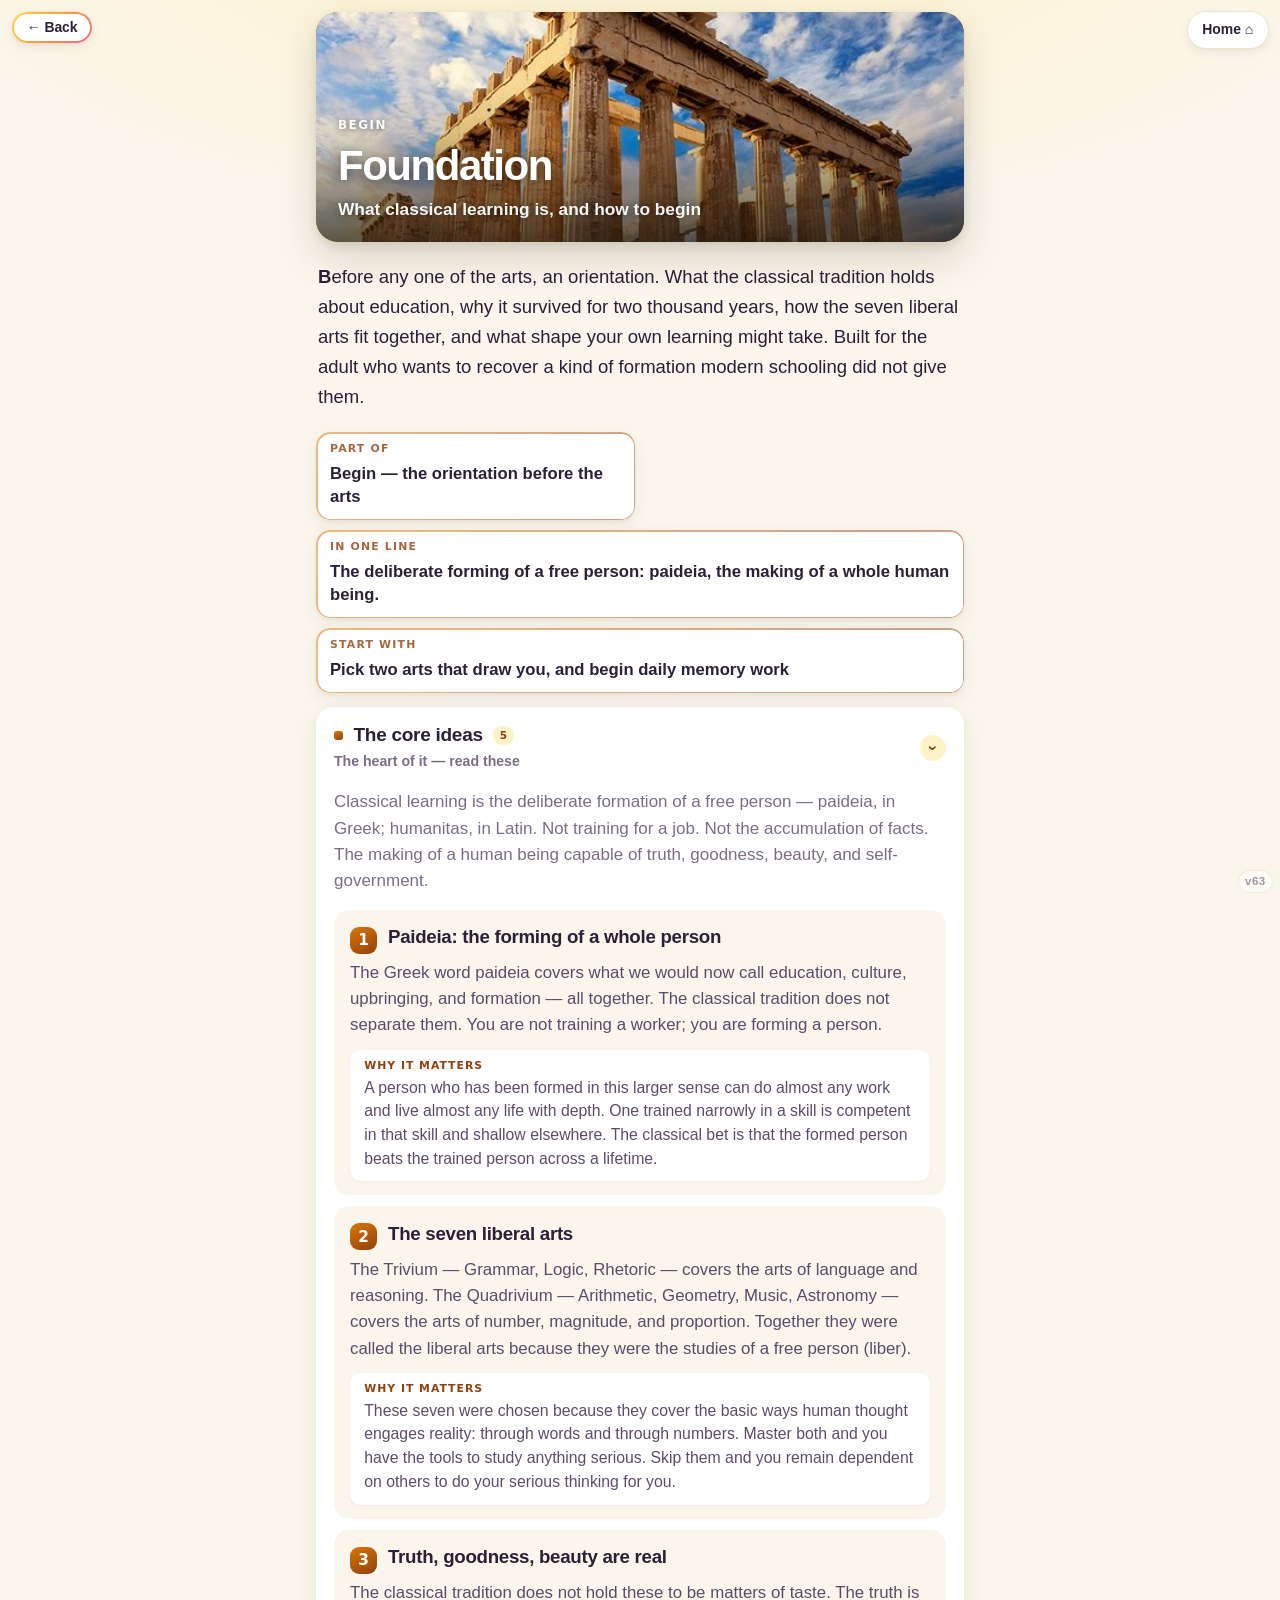
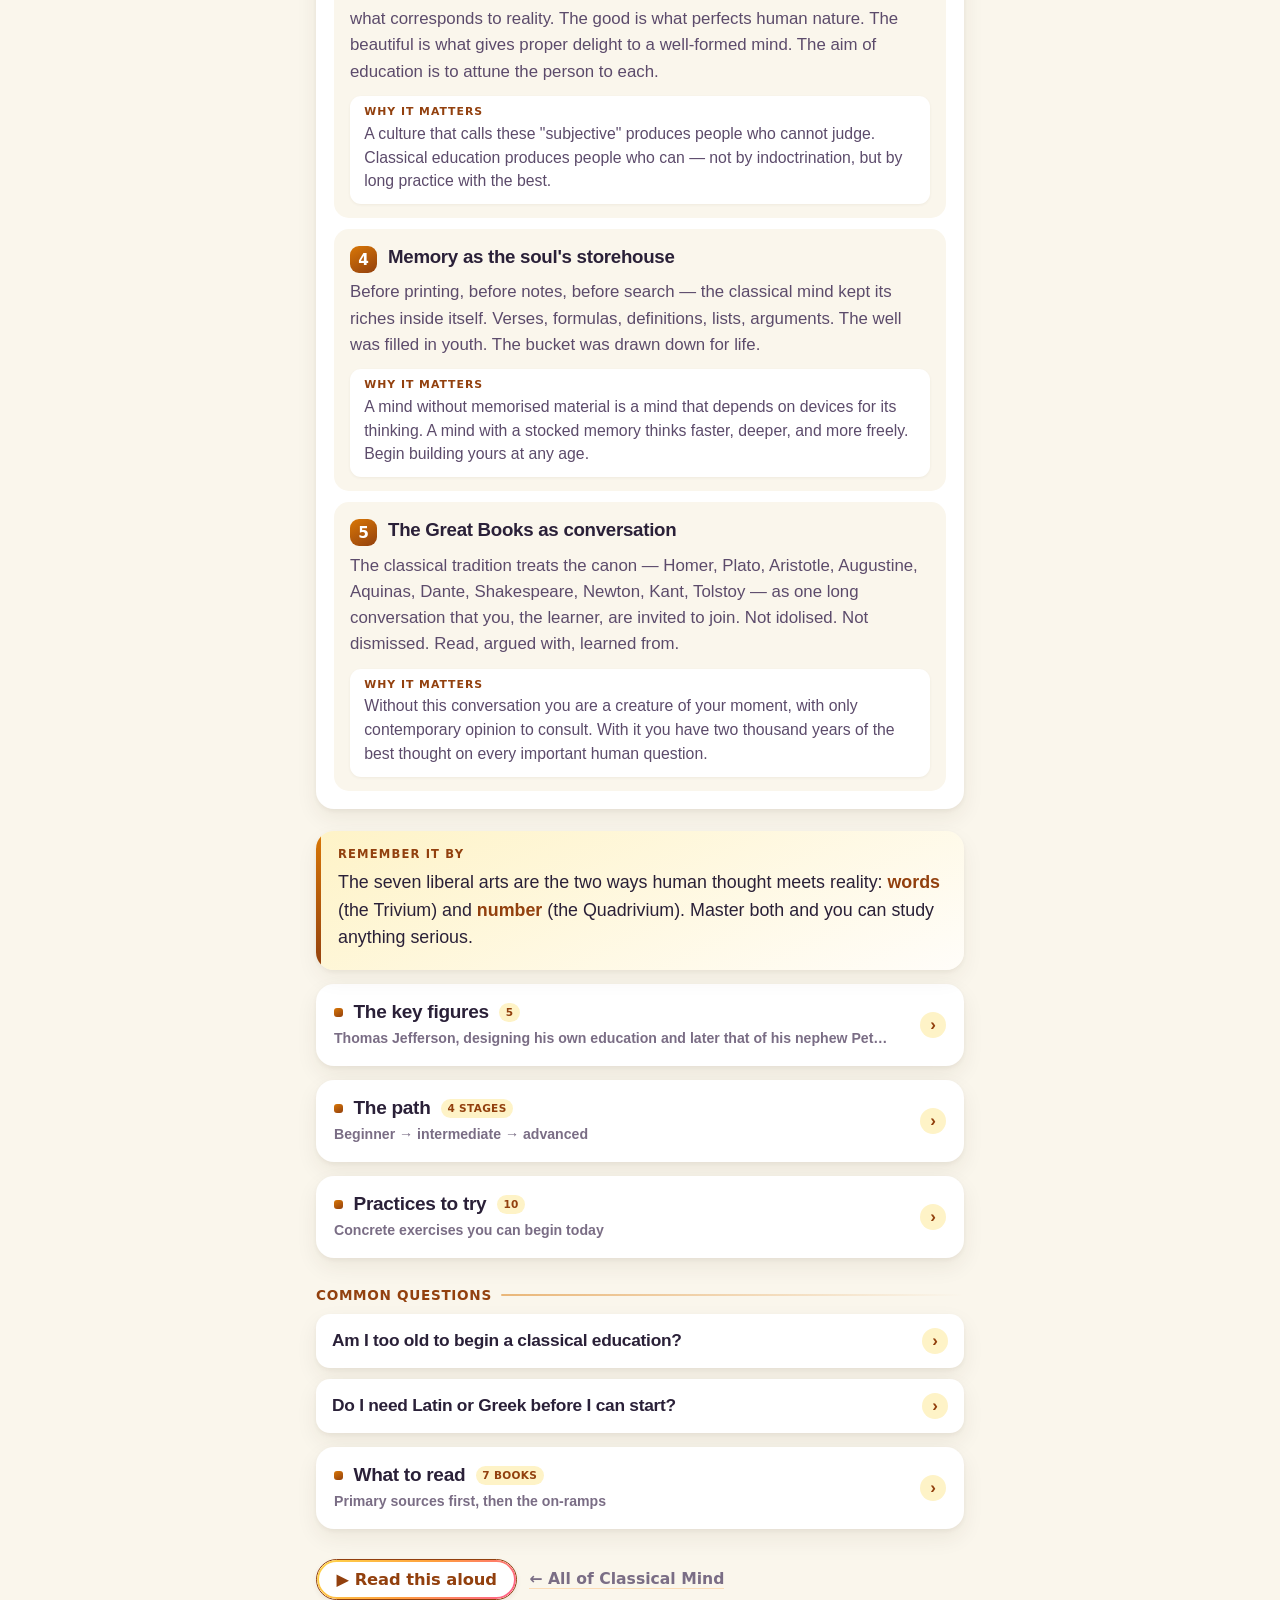
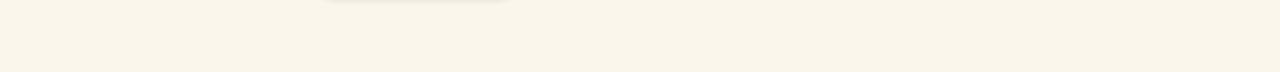
==== art.html @ 376ff067 "The toggle now reloads: iOS samples the status bar colour once per page load The user has been descr" ====
<!DOCTYPE html>
<html lang="en">
<head>
  <meta charset="UTF-8">
  <meta name="viewport" content="width=device-width, initial-scale=1.0, viewport-fit=cover">
  <meta name="theme-color" content="#FAF6EC">
  <title>Classical Mind</title>
  <link rel="manifest" href="manifest.json">
  <link rel="icon" type="image/png" href="icon-192.png">
  <link rel="apple-touch-icon" href="apple-touch-icon.png">
  <link rel="stylesheet" href="assets/style.css?v63">
  <style>
    /* ============================================================
       One-page topic template. Everything about a School or an Art
       on a single scrolling page — but broken into drop-down
       sections so it reads as a set of small, separate, tappable
       pieces rather than one long passage. You land on the gist,
       the at-a-glance strip and the core ideas (open); everything
       below is collapsed, each with its own look and a count that
       invites the tap. Colour is a soft accent on a warm light
       ground, never a heavy slab. Family gradient-outline kept.
       ============================================================ */
    .op-main{ max-width:680px; margin:0 auto; padding:0 16px 72px; }
    .op-outline{ position:relative; }
    .op-outline::before{ content:""; position:absolute; inset:0; border-radius:inherit; padding:1.5px;
      background:linear-gradient(135deg,var(--m-color),var(--m-deep)); opacity:.5;
      -webkit-mask:linear-gradient(#000 0 0) content-box,linear-gradient(#000 0 0); -webkit-mask-composite:xor; mask-composite:exclude; pointer-events:none; }

    /* Hero — a cover image with the title resting on it, magazine-style */
    .op-hero{ position:relative; border-radius:22px; overflow:hidden; margin:12px 0 0; min-height:230px;
      display:flex; flex-direction:column; justify-content:flex-end;
      background:linear-gradient(150deg,var(--m-color),var(--m-deep));
      box-shadow:0 4px 10px rgba(60,45,20,.10),0 16px 38px rgba(60,45,20,.16); }
    .op-hero-img{ position:absolute; inset:0; width:100%; height:100%; object-fit:cover; }
    .op-hero::after{ content:""; position:absolute; inset:0;
      background:linear-gradient(180deg,rgba(0,0,0,0) 30%,rgba(15,10,5,.14) 55%,rgba(15,10,5,.68) 100%); }
    .op-hero-txt{ position:relative; z-index:2; padding:20px 22px 20px; }
    .op-eyebrow{ font:800 .7rem/1 -apple-system,system-ui,sans-serif; letter-spacing:.13em; text-transform:uppercase; color:#fff; opacity:.92;
      text-shadow:0 1px 6px rgba(0,0,0,.5); }
    .op-hero h1{ margin:.32em 0 0; font-weight:800; font-size:clamp(30px,8vw,42px); letter-spacing:-.035em; line-height:1; color:#fff;
      text-shadow:0 2px 12px rgba(0,0,0,.5); }
    .op-hero .op-tagline{ margin:.5em 0 0; font-weight:700; font-size:1.02em; color:#fff; opacity:.95; text-shadow:0 1px 8px rgba(0,0,0,.5); }

    /* The gist — the first thing you read, sets the whole picture */
    .op-gist{ font-size:1.09em; line-height:1.62; color:var(--ink,#2A2038); margin:20px 2px 0; }
    .op-gist::first-letter{ font-weight:800; }

    /* At a glance — scannable chips: when, where, who, the one idea */
    .op-glance{ display:grid; grid-template-columns:1fr 1fr; gap:10px; margin:20px 0 4px; }
    .op-glance.one{ grid-template-columns:1fr; }
    .op-gcard{ background:var(--paper-card); border-radius:14px; padding:12px 14px; box-shadow:0 2px 4px rgba(60,45,20,.05),0 7px 18px rgba(60,45,20,.06); }
    .op-gcard.wide{ grid-column:1 / -1; }
    .op-gk{ font:800 .64rem/1 -apple-system,system-ui,sans-serif; letter-spacing:.11em; text-transform:uppercase; color:var(--m-deep,#2F4550); opacity:.8; }
    .op-gv{ margin-top:.4em; font-size:.98em; line-height:1.4; font-weight:600; color:var(--ink,#2A2038); }

    /* ---- Section drop-downs — the backbone of the page ---- */
    .op-drop{ background:var(--paper-card); border-radius:18px; margin:14px 0 0; overflow:hidden;
      box-shadow:0 2px 4px rgba(60,45,20,.05),0 9px 22px rgba(60,45,20,.07); }
    .op-drop > summary{ list-style:none; cursor:pointer; padding:17px 18px; display:flex; align-items:center; gap:13px; -webkit-tap-highlight-color:transparent; }
    .op-drop > summary::-webkit-details-marker{ display:none; }
    .op-sum-tt{ flex:1; min-width:0; display:flex; flex-direction:column; }
    .op-sum-title{ display:flex; align-items:center; gap:.55em; font-weight:800; font-size:1.12em; letter-spacing:-.015em; color:var(--ink,#2A2038); line-height:1.2; }
    .op-sum-title::before{ content:""; flex:none; width:9px; height:9px; border-radius:3px; background:linear-gradient(150deg,var(--m-color),var(--m-deep)); }
    .op-count{ font:800 .62rem/1 -apple-system,system-ui,sans-serif; letter-spacing:.03em; text-transform:uppercase;
      color:var(--m-deep,#2F4550); background:var(--m-soft,#E3ECF0); padding:.42em .62em; border-radius:999px; }
    .op-sub{ font-weight:600; font-size:.83em; color:var(--ink-mute,#7a7488); margin-top:.28em; letter-spacing:0; }
    .op-chev{ margin-left:auto; flex:none; width:26px; height:26px; border-radius:50%; display:grid; place-items:center;
      color:var(--m-deep,#2F4550); background:var(--m-soft,#E3ECF0); font-weight:800; transition:transform .22s ease; }
    .op-drop[open] > summary .op-chev{ transform:rotate(90deg); }
    .op-drop-body{ padding:0 18px 18px; }
    .op-drop-body .op-intro{ margin:0 0 15px; }

    /* An intro line for a section */
    .op-intro{ font-size:1em; line-height:1.55; color:var(--ink-mute,#7a7488); }

    /* Core ideas — read them (open section). Numbered, with a why highlight */
    .op-idea{ background:var(--paper,#FAF6EC); border-radius:15px; padding:15px 16px 14px; margin:0 0 11px; }
    .op-idea:last-child{ margin-bottom:0; }
    .op-idea-top{ display:flex; align-items:baseline; gap:11px; }
    .op-idx{ flex:none; width:27px; height:27px; border-radius:9px; display:grid; place-items:center; transform:translateY(2px);
      font:800 .9em -apple-system,system-ui,sans-serif; color:#fff; background:linear-gradient(150deg,var(--m-color),var(--m-deep)); }
    .op-idea h3{ margin:0; font-weight:800; font-size:1.1em; letter-spacing:-.015em; line-height:1.24; color:var(--ink,#2A2038); }
    .op-idea p{ margin:.5em 0 0; font-size:.99em; line-height:1.56; color:var(--ink-soft,#4d4658); }
    .op-why{ margin:.7em 0 0; padding:.7em .9em; border-radius:11px; background:var(--paper-card); box-shadow:0 1px 3px rgba(60,45,20,.06);
      font-size:.93em; line-height:1.5; color:var(--ink-soft,#3f3a4c); }
    .op-why b{ font:800 .64rem/1 -apple-system,system-ui,sans-serif; letter-spacing:.09em; text-transform:uppercase; color:var(--m-deep,#2F4550); display:block; margin-bottom:.35em; }

    /* Remember it by — visible highlight that breaks the page in half */
    .op-remember{ position:relative; border-radius:18px; padding:18px 20px 18px 22px; margin:22px 0 6px; overflow:hidden;
      background:linear-gradient(155deg,var(--m-soft,#E3ECF0),#FFFDF9); box-shadow:0 2px 4px rgba(60,45,20,.05),0 9px 22px rgba(60,45,20,.06); }
    .op-remember::after{ content:""; position:absolute; left:0; top:0; bottom:0; width:5px; background:linear-gradient(180deg,var(--m-color),var(--m-deep)); }
    .op-remember .op-rk{ font:800 .68rem/1 -apple-system,system-ui,sans-serif; letter-spacing:.1em; text-transform:uppercase; color:var(--m-deep,#2F4550); }
    .op-remember p{ margin:.5em 0 0; font-size:1.05em; line-height:1.55; color:var(--ink,#2A2038); }
    .op-remember p + p{ margin-top:.55em; font-size:.98em; color:var(--ink-soft,#4d4658); }
    .op-remember b{ color:var(--m-deep,#2F4550); }

    /* Key figures — compact people rows, ready to take a portrait later */
    .op-fig{ display:flex; gap:13px; align-items:flex-start; padding:13px 0; border-bottom:1px solid var(--rule,#EADFC6); }
    .op-fig:first-child{ padding-top:2px; }
    .op-fig:last-child{ border-bottom:0; padding-bottom:2px; }
    .op-fig-av{ flex:none; width:46px; height:46px; border-radius:13px; overflow:hidden; display:grid; place-items:center;
      font:800 1em Georgia,serif; color:#fff; background:linear-gradient(140deg,var(--m-color),var(--m-deep)); }
    .op-fig-av img{ width:100%; height:100%; object-fit:cover; }
    .op-fig-tt{ min-width:0; }
    .op-fig-name{ font-weight:800; font-size:1.01em; letter-spacing:-.01em; line-height:1.25; color:var(--ink,#2A2038); }
    .op-fig-what{ margin-top:.25em; font-size:.93em; line-height:1.5; color:var(--ink-soft,#4d4658); }

    /* Path stages — bullets, a change of texture from the cards */
    .op-stage{ margin:0 0 16px; }
    .op-stage:last-child{ margin-bottom:0; }
    .op-stage h4{ margin:0 0 .55em; font-weight:800; font-size:.72rem; letter-spacing:.09em; text-transform:uppercase; color:var(--m-deep,#2F4550); }
    .op-stage ul{ margin:0; padding-left:1.1em; list-style:none; }
    .op-stage li{ position:relative; font-size:.97em; line-height:1.55; color:var(--ink-soft,#4d4658); margin:0 0 .5em; padding-left:.2em; }
    .op-stage li::before{ content:""; position:absolute; left:-.85em; top:.62em; width:6px; height:6px; border-radius:50%; background:var(--m-color); }

    /* Practice items — name + body list with dividers */
    .op-prac{ padding:12px 0; border-bottom:1px solid var(--rule,#EADFC6); }
    .op-prac:first-child{ padding-top:2px; }
    .op-prac:last-child{ border-bottom:0; padding-bottom:2px; }
    .op-prac-name{ font-weight:800; font-size:1.01em; color:var(--ink,#2A2038); }
    .op-prac-body{ margin-top:.28em; font-size:.95em; line-height:1.55; color:var(--ink-soft,#4d4658); }

    /* FAQ — smaller nested accordions, a different rhythm again */
    .op-faq{ margin-top:11px; border-radius:14px; }
    .op-faq > summary{ padding:14px 16px; }
    .op-faq .op-sum-title{ font-size:1.02em; }
    .op-faq .op-sum-title::before{ display:none; }

    /* Reading — primary sources first, with a coloured tag */
    .op-book{ padding:14px 0; border-bottom:1px solid var(--rule,#EADFC6); }
    .op-book:first-child{ padding-top:2px; }
    .op-book:last-child{ border-bottom:0; padding-bottom:2px; }
    .op-book-title{ font-weight:800; font-size:1.03em; letter-spacing:-.01em; line-height:1.25; color:var(--ink,#2A2038); }
    .op-book-author{ margin-top:.15em; font-size:.9em; font-weight:600; color:var(--ink-mute,#7a7488); }
    .op-book-note{ margin:.5em 0 0; font-size:.93em; line-height:1.55; color:var(--ink-soft,#4d4658); }
    .op-tag{ display:inline-block; font:800 .58rem/1 -apple-system,system-ui,sans-serif; letter-spacing:.07em; text-transform:uppercase;
      padding:.35em .6em; border-radius:999px; margin-right:.5em; vertical-align:.08em; }
    .op-tag.primary{ color:#fff; background:linear-gradient(135deg,var(--m-color),var(--m-deep)); }
    .op-tag.onramp{ color:var(--m-deep,#2F4550); background:var(--m-soft,#E3ECF0); }

    /* Section label (used above the FAQ group) */
    .op-label{ font:800 .8rem/1.1 -apple-system,system-ui,sans-serif; letter-spacing:.05em; text-transform:uppercase;
      color:var(--m-deep,#2F4550); margin:30px 0 4px; display:flex; align-items:center; gap:.7em; }
    .op-label::after{ content:""; flex:1; height:2px; border-radius:2px; background:linear-gradient(90deg,color-mix(in srgb, var(--m-color) 50%, transparent),transparent); }

    /* Read aloud + back */
    .op-actions{ display:flex; align-items:center; gap:12px; margin:30px 0 0; flex-wrap:wrap; }
    .op-read{ display:inline-flex; align-items:center; gap:.5em; cursor:pointer; font:800 .96em -apple-system,system-ui,sans-serif;
      color:var(--m-deep,#2F4550); background:var(--paper-card); border:1.7px solid currentColor; padding:.62em 1.2em; border-radius:999px; box-shadow:0 2px 5px rgba(60,45,20,.08); }
    .op-back{ font:700 .92em -apple-system,system-ui,sans-serif; color:var(--ink-mute,#7a7488); text-decoration:none; }

    /* The bigger picture — a philosophy's own cosmos/worldview, in its own voice */
    .op-world p{ font-size:1.01em; line-height:1.64; color:var(--ink-soft,#4d4658); margin:0 0 .85em; }
    .op-world p:first-child{ margin-top:2px; }
    .op-world p:last-child{ margin-bottom:0; }
    .op-world p:first-child::first-letter{ font-weight:800; font-size:1.15em; color:var(--m-deep,#2F4550); }

    /* Interactive "test yourself" (reuses tryit data) */
    .tryit-q{ font-weight:700; color:var(--ink); font-size:1.02em; line-height:1.4; margin-bottom:12px; }
    .tryit-opts{ display:flex; flex-direction:column; gap:8px; }
    .tryit-opt{ text-align:left; cursor:pointer; background:var(--paper-card); border:1.5px solid var(--rule,#EADFC6); border-radius:12px; padding:11px 13px; font:600 .98em -apple-system,system-ui,sans-serif; color:var(--ink); }
    .tryit-opt.correct{ border-color:#1F8F5E; background:var(--ok-soft); color:#13603f; font-weight:800; }
    .tryit-opt.wrong{ border-color:#D9534F; background:var(--bad-soft); color:#a3312d; }
    .tryit-fb{ margin-top:11px; padding:11px 13px; border-radius:12px; background:var(--m-soft,#E3ECF0); color:var(--ink-soft); font-size:.93em; line-height:1.5; }
    .tryit-fb.ok{ background:var(--ok-soft); }
    .tryit-card{ padding:12px 0; border-bottom:1px solid var(--rule,#EADFC6); }
    .tryit-card:first-child{ padding-top:2px; }
    .tryit-card:last-child{ border-bottom:0; }
    .tryit-hint{ font-size:.9em; color:var(--ink-mute); font-style:italic; margin-bottom:10px; }
    .tryit-reveal-btn, .tryit-mem-btn{ cursor:pointer; border:0; border-radius:999px; padding:.55em 1.1em; font:800 .88em -apple-system,system-ui,sans-serif; color:#fff; background:linear-gradient(135deg,var(--m-color),var(--m-deep)); }
    .tryit-reveal{ margin-top:11px; padding:11px 13px; border-radius:12px; background:var(--m-soft,#E3ECF0); color:var(--ink-soft); line-height:1.55; }
    .tryit-mem-label{ font:800 .7rem -apple-system,system-ui,sans-serif; letter-spacing:.08em; text-transform:uppercase; color:var(--m-deep); margin-bottom:8px; }
    .tryit-mem-text{ font-size:1.08em; line-height:1.5; color:var(--ink); transition:filter .2s ease; }
    .tryit-mem-text.blurred{ filter:blur(7px); user-select:none; }
    .tryit-mem-src{ margin-top:8px; font-weight:700; color:var(--m-deep); font-size:.9em; }
    .tryit-mem-btn{ margin-top:11px; }

    /* Watch — curated YouTube. Facade only: a thumbnail until tapped, then the
       real player is injected. Keeps the page fast and sets no cookies on load. */
    .op-vid{ position:relative; border-radius:16px; overflow:hidden; background:var(--paper-card);
      border:1.5px solid var(--rule,#EADFC6); margin:0 0 14px; }
    .op-vid:last-child{ margin-bottom:0; }
    .op-vid-play{ display:block; width:100%; padding:0; border:0; background:#0d0b12; cursor:pointer;
      position:relative; aspect-ratio:16/9; line-height:0; }
    .op-vid-play img{ width:100%; height:100%; object-fit:cover; opacity:.92; transition:opacity .25s ease, transform .35s cubic-bezier(0.34,1.56,0.64,1); }
    .op-vid-play:hover img{ opacity:1; transform:scale(1.03); }
    .op-vid-btn{ position:absolute; inset:0; margin:auto; width:64px; height:64px; border-radius:50%;
      background:linear-gradient(135deg,var(--m-color),var(--m-deep)); box-shadow:0 6px 20px rgba(0,0,0,.35);
      display:flex; align-items:center; justify-content:center; transition:transform .3s cubic-bezier(0.34,1.56,0.64,1); }
    .op-vid-play:hover .op-vid-btn{ transform:scale(1.1); }
    .op-vid-btn::after{ content:""; width:0; height:0; margin-left:5px;
      border-left:19px solid #fff; border-top:12px solid transparent; border-bottom:12px solid transparent; }
    .op-vid-len{ position:absolute; right:9px; bottom:9px; background:rgba(12,10,18,.82); color:#fff;
      font:800 .78rem/1 -apple-system,system-ui,sans-serif; padding:5px 8px; border-radius:7px; letter-spacing:.02em; }
    .op-vid iframe{ display:block; width:100%; aspect-ratio:16/9; border:0; }
    .op-vid-tt{ padding:13px 15px 14px; }
    .op-vid-name{ font:800 1.02em/1.32 -apple-system,system-ui,sans-serif; color:var(--ink,#2A2038); letter-spacing:-.01em; }
    .op-vid-meta{ margin-top:5px; font:700 .84em -apple-system,system-ui,sans-serif; color:var(--m-deep,#2F4550); }
    .op-vid-meta .op-vid-views{ color:var(--ink-mute,#7a7488); font-weight:600; }
    .op-vid-why{ margin:9px 0 0; font-size:.95em; line-height:1.55; color:var(--ink-soft,#4d4658); }
    .op-vid-note{ margin-top:10px; padding:9px 11px; border-radius:10px; background:var(--m-soft,#E3ECF0);
      font-size:.87em; line-height:1.5; color:var(--ink-soft,#4d4658); }
    .op-vid-note b{ color:var(--m-deep,#2F4550); }
    .op-vid-out{ display:inline-block; margin-top:10px; font:700 .86em -apple-system,system-ui,sans-serif;
      color:var(--ink-mute,#7a7488); text-decoration:none; }
  </style>
  <meta name="apple-mobile-web-app-capable" content="yes">
  <!-- "default" — the same as Days Out NI, which follows the theme correctly on
       this phone. iOS owns an opaque status bar and paints it from the live
       <meta name="theme-color">, which theme.js keeps in step. An earlier build
       used "black-translucent" so the page could paint that band itself; the
       device reported safe-area-inset-top as 0px, proving the web view never
       ran under the clock and the band was never the page's to paint. -->
  <meta name="apple-mobile-web-app-status-bar-style" content="default">
  <script>
    /* Before first paint: set the theme and the chrome colour, so the bar is
       right on the very first frame rather than flicking after load. */
    (function () {
      var CHROME = { light: '#3F8FCB', dark: '#12252F' }, t = null;
      try { t = localStorage.getItem('theme'); } catch (e) {}
      if (t !== 'dark' && t !== 'light') {
        t = (window.matchMedia && matchMedia('(prefers-color-scheme: dark)').matches) ? 'dark' : 'light';
      }
      document.documentElement.setAttribute('data-theme', t);
      var m = document.querySelector('meta[name="theme-color"]');
      if (m) m.setAttribute('content', CHROME[t]);
    })();
  </script>
</head>
<body class="method-page">
  <main id="root" class="op-main"></main>

  <script src="assets/arts-data.js"></script>
  <script src="assets/schools-data.js"></script>
  <script src="assets/videos-data.js"></script>
  <script src="assets/tryit-data.js"></script>
  <script src="assets/reader.js"></script>
  <script src="assets/app.js"></script>
  <script>
    function esc(s){ return String(s == null ? '' : s).replace(/[&<>"]/g, c => ({'&':'&amp;','<':'&lt;','>':'&gt;','"':'&quot;'}[c])); }
    // 11553159 -> "11.6M". Real recorded counts, refreshed by scripts/check-videos.mjs.
    function fmtViews(n){
      n = Number(n) || 0;
      if (n >= 1e6) return (n / 1e6).toFixed(n >= 1e7 ? 0 : 1).replace(/\.0$/, '') + 'M';
      if (n >= 1e3) return Math.round(n / 1e3) + 'K';
      return String(n);
    }

    function initials(name){ return String(name).replace(/\(.*?\)/g,'').trim().split(/\s+/).filter(Boolean).map(w=>w[0]).join('').slice(0,2).toUpperCase(); }

    // A section drop-down: header with a count, a one-line teaser, and a body.
    function drop(opts){
      const count = (opts.count != null && opts.count !== '') ? `<span class="op-count">${esc(opts.count)}</span>` : '';
      const sub = opts.sub ? `<span class="op-sub">${esc(opts.sub)}</span>` : '';
      return `<details class="op-drop"${opts.open ? ' open' : ''}${opts.id ? ` id="${opts.id}"` : ''}>
          <summary><span class="op-sum-tt"><span class="op-sum-title">${esc(opts.title)}${count}</span>${sub}</span><span class="op-chev">›</span></summary>
          <div class="op-drop-body">${opts.body}</div>
        </details>`;
    }

    const id = new URLSearchParams(location.search).get('id') || 'foundation';
    const a = window.ART_BY_ID(id);
    const root = document.getElementById('root');

    if (a && window.TRYIT && window.TRYIT[id]) a.tryit = window.TRYIT[id];

    if (!a) {
      root.innerHTML = '<h1>Not found</h1><p><a href="index.html">← Home</a></p>';
    } else {
      document.title = 'Classical Mind — ' + a.name;
      const de = document.documentElement;
      de.style.setProperty('--m-color', a.color);
      de.style.setProperty('--m-deep', a.colorDeep);
      de.style.setProperty('--m-soft', a.colorSoft);
      const mt = document.querySelector('meta[name="theme-color"]'); if (mt) mt.setAttribute('content', a.colorDeep);
      render(a);
    }

    function render(a){
      const S = a.sections || {};
      const whatItIs = S['what-it-is'], path = S['the-path'], practice = S['practice'], reading = S['reading'], masters = S['masters'];

      // ---- At a glance (open) ----
      let glance = a.glance;
      if (!glance || !glance.length) {
        glance = [{ k: 'Tradition', v: a.group }];
        if (a.short) glance.push({ k: 'In a phrase', v: a.short });
      }
      const glanceHtml = `
        <div class="op-glance ${glance.length === 1 ? 'one' : ''}">
          ${glance.map((g, i) => `<div class="op-gcard op-outline ${g.wide || (glance.length % 2 === 1 && i === glance.length - 1) ? 'wide' : ''}">
              <div class="op-gk">${esc(g.k)}</div><div class="op-gv">${esc(g.v)}</div>
            </div>`).join('')}
        </div>`;

      // ---- Core ideas (open drop-down — you land on substance) ----
      const ideasHtml = whatItIs ? drop({
        id: 'what-it-is', open: true, title: 'The core ideas', count: whatItIs.principles.length,
        sub: 'The heart of it — read these',
        body: `${whatItIs.intro ? `<p class="op-intro">${esc(whatItIs.intro)}</p>` : ''}
          ${whatItIs.principles.map((p, i) => `
            <div class="op-idea">
              <div class="op-idea-top"><div class="op-idx">${i + 1}</div><h3>${esc(p.name)}</h3></div>
              <p>${esc(p.body)}</p>
              ${p.why ? `<div class="op-why"><b>Why it matters</b>${esc(p.why)}</div>` : ''}
            </div>`).join('')}`
      }) : '';

      // ---- The bigger picture (a.worldview) — the philosophy's own cosmos/metaphysics,
      //      presented on its own terms, never framed against. {title?, sub?, body:str|str[]} ----
      const worldviewHtml = a.worldview ? drop({
        id: 'worldview',
        title: a.worldview.title || 'The bigger picture',
        sub: a.worldview.sub || 'How this philosophy sees the whole',
        body: `<div class="op-world">${(Array.isArray(a.worldview.body) ? a.worldview.body : String(a.worldview.body).split('\n\n')).map(x => `<p>${esc(x)}</p>`).join('')}</div>`
      }) : '';

      // ---- Remember it by (visible highlight) ----
      const rememberHtml = a.remember ? `
        <div class="op-remember">
          <div class="op-rk">Remember it by</div>
          ${(Array.isArray(a.remember) ? a.remember : [a.remember]).map(x => `<p>${x}</p>`).join('')}
        </div>` : '';

      // ---- Key figures (collapsed) ----
      const figuresHtml = masters ? drop({
        id: 'masters', title: 'The key figures', count: masters.figures.length,
        sub: masters.intro ? masters.intro.replace(/\s+/g, ' ').slice(0, 78).trim() + '…' : 'Who carried it',
        body: `${masters.intro ? `<p class="op-intro">${esc(masters.intro)}</p>` : ''}
          ${masters.figures.map(f => `
            <div class="op-fig">
              <div class="op-fig-av">${f.image ? `<img src="${esc(f.image)}" alt="" onerror="this.replaceWith(document.createTextNode('${esc(initials(f.name))}'))">` : esc(initials(f.name))}</div>
              <div class="op-fig-tt"><div class="op-fig-name">${esc(f.name)}</div><div class="op-fig-what">${esc(f.what)}</div></div>
            </div>`).join('')}`
      }) : '';

      // ---- The path (collapsed) ----
      const pathHtml = path ? drop({
        id: 'the-path', title: 'The path', count: (path.levels && path.levels.length) ? path.levels.length + ' stages' : '',
        sub: 'Beginner → intermediate → advanced',
        body: `${path.intro ? `<p class="op-intro">${esc(path.intro)}</p>` : ''}
          ${path.levels.map(l => `<div class="op-stage"><h4>${esc(l.stage)}</h4><ul>${l.items.map(it => `<li>${esc(it)}</li>`).join('')}</ul></div>`).join('')}`
      }) : '';

      // ---- Practices (collapsed) ----
      const practiceHtml = practice ? drop({
        id: 'practice', title: 'Practices to try', count: practice.items.length,
        sub: 'Concrete exercises you can begin today',
        body: `${practice.intro ? `<p class="op-intro">${esc(practice.intro)}</p>` : ''}
          ${practice.items.map(it => `<div class="op-prac"><div class="op-prac-name">${esc(it.name)}</div><div class="op-prac-body">${esc(it.body)}</div></div>`).join('')}`
      }) : '';

      // ---- FAQ (small nested accordions under a label) ----
      const faqHtml = (a.faq && a.faq.length) ? `
        <div class="op-label">Common questions</div>
        ${a.faq.map(f => `
          <details class="op-drop op-faq">
            <summary><span class="op-sum-tt"><span class="op-sum-title">${esc(f.q)}</span></span><span class="op-chev">›</span></summary>
            <div class="op-drop-body"><p class="op-prac-body" style="font-size:1em">${esc(f.a)}</p></div>
          </details>`).join('')}` : '';

      // ---- Reading (collapsed) ----
      const readingHtml = reading ? drop({
        id: 'reading', title: 'What to read', count: (reading.books && reading.books.length) ? reading.books.length + ' books' : '',
        sub: 'Primary sources first, then the on-ramps',
        body: `${reading.intro ? `<p class="op-intro">${esc(reading.intro)}</p>` : ''}
          ${reading.books.map(b => {
            const note = b.note || '';
            const m = note.match(/^(PRIMARY[\w-]*|ON-RAMP|PRIMARY-adjacent)\b[.,:]?\s*/i);
            let tag = '', rest = note;
            if (m) {
              const isRamp = /on-ramp/i.test(m[1]);
              tag = `<span class="op-tag ${isRamp ? 'onramp' : 'primary'}">${isRamp ? 'On-ramp' : 'Primary'}</span>`;
              rest = note.slice(m[0].length);
            }
            return `<div class="op-book"><div class="op-book-title">${esc(b.title)}</div><div class="op-book-author">${esc(b.author)}</div><div class="op-book-note">${tag}${esc(rest)}</div></div>`;
          }).join('')}`
      }) : '';

      // ---- Watch (collapsed) — curated YouTube for this topic. Facade cards:
      //      nothing loads from YouTube until the reader actually taps play. ----
      const vids = (window.VIDEOS && window.VIDEOS[a.id]) || null;
      const watchHtml = (vids && vids.items && vids.items.length) ? drop({
        id: 'watch', title: 'Watch', count: vids.items.length,
        sub: 'Hand-picked, from inside the tradition',
        body: `${vids.intro ? `<p class="op-intro">${esc(vids.intro)}</p>` : ''}
          ${vids.items.map(v => `
            <div class="op-vid">
              <button class="op-vid-play" data-vid="${esc(v.id)}" aria-label="Play: ${esc(v.title)}">
                <img src="https://i.ytimg.com/vi/${esc(v.id)}/maxresdefault.jpg" alt="" loading="lazy"
                     onerror="this.onerror=null;this.src='https://i.ytimg.com/vi/${esc(v.id)}/hqdefault.jpg'">
                <span class="op-vid-btn"></span>
                ${v.mins ? `<span class="op-vid-len">${esc(v.mins)}</span>` : ''}
              </button>
              <div class="op-vid-tt">
                <div class="op-vid-name">${esc(v.title)}</div>
                <div class="op-vid-meta">${esc(v.channel)}${v.views ? ` <span class="op-vid-views">· ${fmtViews(v.views)} views</span>` : ''}</div>
                ${v.why ? `<p class="op-vid-why">${esc(v.why)}</p>` : ''}
                ${v.note ? `<div class="op-vid-note"><b>Worth knowing:</b> ${esc(v.note)}</div>` : ''}
                <a class="op-vid-out" href="https://www.youtube.com/watch?v=${esc(v.id)}" target="_blank" rel="noopener">Watch on YouTube ↗</a>
              </div>
            </div>`).join('')}`
      }) : '';

      // ---- Test yourself (collapsed, interactive) ----
      const tryitHtml = a.tryit ? drop({
        id: 'tryit-drop', title: 'Test yourself', count: (a.tryit.exercises && a.tryit.exercises.length) || '',
        sub: 'A few exercises to see what stuck',
        body: `<div id="tryit-body"></div>`
      }) : '';

      root.innerHTML = `
        <header class="op-hero op-outline">
          ${a.image ? `<img class="op-hero-img" src="${esc(a.image)}" alt="" onerror="this.remove()">` : ''}
          <div class="op-hero-txt">
            <div class="op-eyebrow">${esc(a.group)}</div>
            <h1>${esc(a.name)}</h1>
            ${a.tagline ? `<div class="op-tagline">${esc(a.tagline)}</div>` : ''}
          </div>
        </header>

        ${a.blurb ? `<p class="op-gist">${esc(a.blurb)}</p>` : ''}
        ${glanceHtml}
        ${ideasHtml}
        ${worldviewHtml}
        ${rememberHtml}
        ${figuresHtml}
        ${pathHtml}
        ${practiceHtml}
        ${faqHtml}
        ${watchHtml}
        ${readingHtml}
        ${tryitHtml}

        <div class="op-actions">
          <button class="op-read" id="op-read-btn">▶ Read this aloud</button>
          <a class="op-back" href="index.html">← All of Classical Mind</a>
        </div>
      `;

      // Play a video: only now does anything load from YouTube. nocookie domain,
      // autoplay because the tap is the user gesture iOS requires.
      root.querySelectorAll('.op-vid-play').forEach(btn => {
        btn.addEventListener('click', () => {
          const f = document.createElement('iframe');
          f.src = 'https://www.youtube-nocookie.com/embed/' + btn.dataset.vid + '?autoplay=1&rel=0&modestbranding=1';
          f.title = btn.getAttribute('aria-label') || 'Video';
          f.allow = 'accelerometer; autoplay; clipboard-write; encrypted-media; gyroscope; picture-in-picture; web-share';
          f.allowFullscreen = true;
          btn.replaceWith(f);
        });
      });

      // Read aloud
      const rb = document.getElementById('op-read-btn');
      if (rb) rb.addEventListener('click', () => {
        if (window.Reader && window.Reader.speaking) { window.Reader.stop(); rb.textContent = '▶ Read this aloud'; }
        else if (window.Reader) { window.Reader.readElement(root); rb.textContent = '⏹ Stop'; }
      });

      // Interactive tryit, mounted into its drop-down
      if (a.tryit) mountTryIt(a.tryit);

      // Deep-link: ?s=KEY opens that section and scrolls to it
      const sub = new URLSearchParams(location.search).get('s');
      if (sub) {
        const target = document.getElementById(sub);
        if (target) {
          if (target.tagName === 'DETAILS') target.open = true;
          setTimeout(() => target.scrollIntoView({ behavior: 'smooth', block: 'start' }), 60);
        }
      }
    }

    // ---- tryit rendering + wiring (reused, mounted inline) ----
    function mountTryIt(s){
      const host = document.getElementById('tryit-body');
      if (!host) return;
      const cards = s.exercises.map((ex, i) => {
        if (ex.type === 'choice') {
          const opts = ex.options.map((o, j) => `<button class="tryit-opt" data-i="${j}">${esc(o)}</button>`).join('');
          return `<div class="tryit-card" data-ex="${i}" data-answer="${ex.answer}"><div class="tryit-q">${esc(ex.q)}</div><div class="tryit-opts">${opts}</div><div class="tryit-fb" hidden></div></div>`;
        }
        if (ex.type === 'reveal') {
          return `<div class="tryit-card"><div class="tryit-q">${esc(ex.q)}</div>${ex.hint ? `<div class="tryit-hint">${esc(ex.hint)}</div>` : ''}<button class="tryit-reveal-btn" data-ex="${i}">Show a model answer</button><div class="tryit-reveal" id="rev-${i}" hidden>${esc(ex.reveal)}</div></div>`;
        }
        if (ex.type === 'memorise') {
          return `<div class="tryit-card"><div class="tryit-mem-label">Learn this by heart</div><div class="tryit-mem-text" id="mem-${i}">${esc(ex.text)}</div><div class="tryit-mem-src">— ${esc(ex.source)}</div><button class="tryit-mem-btn" data-ex="${i}">Hide &amp; recall</button></div>`;
        }
        return '';
      }).join('');
      host.innerHTML = `${s.intro ? `<p class="op-intro">${esc(s.intro)}</p>` : ''}${cards}`;
      host.addEventListener('click', (e) => {
        const opt = e.target.closest('.tryit-opt');
        if (opt) {
          const card = opt.closest('.tryit-card');
          if (card.dataset.done) return;
          card.dataset.done = '1';
          const answer = +card.dataset.answer, chosen = +opt.dataset.i, ex = s.exercises[+card.dataset.ex];
          [...card.querySelectorAll('.tryit-opt')].forEach((b, j) => { b.disabled = true; if (j === answer) b.classList.add('correct'); else if (j === chosen) b.classList.add('wrong'); });
          const fb = card.querySelector('.tryit-fb'); fb.hidden = false; fb.classList.toggle('ok', chosen === answer);
          fb.innerHTML = `<b>${chosen === answer ? '✓ Correct.' : '✗ Not quite.'}</b> ${esc(ex.explain)}`;
          return;
        }
        const rev = e.target.closest('.tryit-reveal-btn');
        if (rev) { const r = host.querySelector('#rev-' + rev.dataset.ex); if (r) r.hidden = false; rev.hidden = true; return; }
        const mem = e.target.closest('.tryit-mem-btn');
        if (mem) { const t = host.querySelector('#mem-' + mem.dataset.ex); const hidden = t.classList.toggle('blurred'); mem.textContent = hidden ? 'Reveal' : 'Hide & recall'; }
      });
    }

    if ('serviceWorker' in navigator) {
      window.addEventListener('load', () => navigator.serviceWorker.register('./sw.js').catch(() => {}));
    }
  </script>
  <script src="assets/theme.js?v63"></script>
</body>
</html>
---- assets/style.css ----
:root {
  --grad-cream: linear-gradient(135deg, #FFF6E2, #FFF0D2);
  /* Answer-feedback + veil tints, named so dark mode can restate them. */
  --ok-soft:   var(--ok-soft);
  --ok-ink:    var(--ok-ink);
  --bad-soft:  var(--bad-soft);
  --bad-ink:   var(--bad-ink);
  --warn-soft: var(--warn-soft);
  --warn-ink:  var(--warn-ink);
  --veil:      rgba(255, 255, 255, 0.97);

  --ink: #2A2038;
  --ink-soft: #5C4B6B;
  --ink-mute: #7A6D85;
  --paper: #FAF6EC;
  --paper-warm: #FFF6D9;
  --paper-card: #FFFFFF;
  --paper-surface: #FFFBF0;
  --rule: #F0E5C8;
  --rule-soft: #F6EED4;
  --rule-strong: #E6D6A8;

  --sun: #FFD64A;
  --sun-hot: #FF9F3D;
  --pink: #FF5E8E;
  --sky: #4A9ED4;
  --sky-soft: #6CB4E2;
  --mint: #4CCB9F;

  --sky-deep: #2D6FA8;
  --sun-deep: #C97D2A;
  --leaf: #4CCB9F;
  --leaf-soft: #D5F4E6;
  --rose: #FF5E8E;
  --rose-soft: #FFE0EB;
  --sky-soft-bg: #E0F0FA;
  --sun-soft: #FFF6D9;

  --grad-warm: linear-gradient(135deg, #FFD64A 0%, #FF9F3D 50%, #FF5E8E 100%);
  --grad-sun: linear-gradient(135deg, #FFD64A 0%, #FF9F3D 100%);
  --grad-sky: linear-gradient(135deg, #6CB4E2 0%, #4A9ED4 100%);
  --grad-fresh: linear-gradient(135deg, #FFD64A 0%, #4CCB9F 100%);
  --grad-pink: linear-gradient(135deg, #FF9F3D 0%, #FF5E8E 100%);

  --serif: -apple-system, BlinkMacSystemFont, "SF Pro Display", "Segoe UI", Helvetica, Arial, sans-serif;
  --sans: -apple-system, BlinkMacSystemFont, "SF Pro Display", "Segoe UI", Helvetica, Arial, sans-serif;

  --shadow-sm: 0 1px 2px rgba(40, 30, 20, 0.05), 0 4px 12px rgba(40, 30, 20, 0.06);
  --shadow-md: 0 2px 4px rgba(40, 30, 20, 0.06), 0 10px 28px rgba(40, 30, 20, 0.10);
  --shadow-lg: 0 4px 12px rgba(40, 30, 20, 0.10), 0 24px 60px rgba(40, 30, 20, 0.14);

  --radius-sm: 10px;
  --radius-md: 16px;
  --radius-lg: 22px;
  --radius-pill: 999px;
}

* { box-sizing: border-box; }

html, body {
  margin: 0;
  padding: 0;
  background:
    radial-gradient(900px 500px at -10% -20%, rgba(255, 214, 74, 0.22), transparent 60%),
    radial-gradient(900px 500px at 110% -10%, rgba(255, 94, 142, 0.16), transparent 60%),
    var(--paper);
  background-attachment: fixed;
  color: var(--ink);
  font-family: var(--sans);
  font-size: 17px;
  line-height: 1.5;
  -webkit-font-smoothing: antialiased;
  -moz-osx-font-smoothing: grayscale;
  -webkit-tap-highlight-color: transparent;
}

body { min-height: 100vh; display: flex; flex-direction: column; }

a {
  color: var(--sun-hot);
  text-decoration: none;
  border-bottom: 1px solid rgba(255, 159, 61, 0.3);
  transition: border-color 0.15s ease, color 0.15s ease;
}
a:hover { border-bottom-color: var(--sun-hot); color: var(--pink); }

h1, h2, h3, h4 {
  font-family: var(--sans);
  color: var(--ink);
  line-height: 1.15;
  letter-spacing: -0.025em;
  margin: 0 0 0.4em;
}
h1 {
  font-size: clamp(2rem, 5.5vw, 2.6rem);
  font-weight: 800;
  letter-spacing: -0.03em;
}
h2 {
  font-size: clamp(1.35rem, 3vw, 1.6rem);
  font-weight: 800;
  letter-spacing: -0.025em;
  margin: 1.8em 0 0.6em;
}
h3 {
  font-size: 1.18rem;
  font-weight: 700;
  letter-spacing: -0.02em;
  margin: 1.4em 0 0.4em;
}
h4 {
  font-size: 0.75rem;
  margin: 1em 0 0.3em;
  text-transform: uppercase;
  letter-spacing: 0.1em;
  font-weight: 800;
  color: var(--sun-hot);
}

p { margin: 0 0 1em; color: var(--ink-soft); }
ul, ol { margin: 0 0 1em; padding-left: 1.4em; color: var(--ink-soft); }
li { margin-bottom: 0.35em; }

em { color: var(--ink-soft); }
strong { color: var(--ink); font-weight: 700; }

blockquote {
  margin: 1.4em 0;
  padding: 1.1em 1.4em;
  background: var(--paper-warm);
  border-radius: var(--radius-md);
  position: relative;
  color: var(--ink);
  font-size: 1.02em;
  font-style: italic;
}
blockquote::before {
  content: "";
  position: absolute;
  inset: 0;
  padding: 2px;
  border-radius: var(--radius-md);
  background: var(--grad-warm);
  -webkit-mask: linear-gradient(#000 0 0) content-box, linear-gradient(#000 0 0);
  -webkit-mask-composite: xor;
  mask-composite: exclude;
  pointer-events: none;
}

.why {
  display: block;
  margin-top: 0.6em;
  padding: 0.9em 1.1em;
  background: var(--paper-surface);
  border-radius: var(--radius-md);
  font-size: 0.94em;
  color: var(--ink-soft);
  position: relative;
}
.why::after {
  content: "";
  position: absolute;
  inset: 0;
  padding: 1.5px;
  border-radius: var(--radius-md);
  background: var(--grad-fresh);
  -webkit-mask: linear-gradient(#000 0 0) content-box, linear-gradient(#000 0 0);
  -webkit-mask-composite: xor;
  mask-composite: exclude;
  pointer-events: none;
}
.why::before {
  content: "WHY";
  display: inline-block;
  font-size: 0.66em;
  font-weight: 800;
  letter-spacing: 0.14em;
  color: white;
  background: var(--grad-sun);
  padding: 0.2em 0.65em;
  border-radius: 999px;
  margin-right: 0.6em;
  vertical-align: 2px;
}

/* ---------- Header ---------- */

header.site {
  background: rgba(255, 255, 255, 0.85);
  backdrop-filter: saturate(180%) blur(14px);
  -webkit-backdrop-filter: saturate(180%) blur(14px);
  border-bottom: 1px solid var(--rule);
  padding: 0.7em 1.2em;
  position: sticky;
  top: 0;
  z-index: 50;
}
header.site .wrap {
  max-width: 1100px;
  margin: 0 auto;
  display: flex;
  align-items: center;
  gap: 1.2em;
  flex-wrap: wrap;
}
header.site .brand {
  font-family: var(--serif);
  font-weight: 700;
  font-size: 1.15em;
  color: var(--ink);
  border: none;
  letter-spacing: -0.01em;
  display: inline-flex;
  align-items: center;
  gap: 0.5em;
}
header.site .brand::before {
  content: "";
  display: inline-block;
  width: 28px;
  height: 28px;
  background-image: url('../icon.svg');
  background-size: contain;
  background-repeat: no-repeat;
  background-position: center;
  border-radius: 7px;
}
header.site nav {
  display: flex;
  gap: 0.2em;
  flex-wrap: nowrap;
  margin-left: auto;
  overflow-x: auto;
  scrollbar-width: none;
  -webkit-overflow-scrolling: touch;
}
header.site nav::-webkit-scrollbar { display: none; }
header.site nav a {
  font-family: var(--sans);
  font-size: 0.86em;
  font-weight: 600;
  letter-spacing: 0.01em;
  padding: 0.5em 0.9em;
  border-radius: var(--radius-pill);
  border: none;
  color: var(--ink-soft);
  white-space: nowrap;
  transition: all 0.15s ease;
}
header.site nav a:hover {
  background: var(--sky-soft);
  color: var(--sky-deep);
}
header.site nav a.active {
  background: linear-gradient(135deg, var(--sky), var(--sky-deep));
  color: white;
  box-shadow: 0 2px 8px rgba(37, 99, 235, 0.3);
}

/* ---------- Layout ---------- */

main {
  flex: 1;
  max-width: 880px;
  margin: 0 auto;
  padding: 2.4em 1.4em 4em;
  width: 100%;
}

.lede {
  font-family: var(--serif);
  font-size: clamp(1.05rem, 2.3vw, 1.25rem);
  color: var(--ink-soft);
  line-height: 1.55;
  margin-bottom: 2.2em;
  font-style: italic;
}

footer.site {
  border-top: 1px solid var(--rule);
  padding: 1.6em 1.2em;
  color: var(--ink-mute);
  font-size: 0.85em;
  text-align: center;
  background: var(--paper-warm);
}

/* ---------- Cards ---------- */

.card {
  background: var(--paper-card);
  border: 1px solid var(--rule);
  border-radius: var(--radius-lg);
  padding: 1.4em 1.5em;
  margin: 1em 0;
  box-shadow: var(--shadow-sm);
  transition: transform 0.18s ease, box-shadow 0.18s ease, border-color 0.18s ease;
}
.card:hover { box-shadow: var(--shadow-md); }
.card h3 { margin-top: 0; }
.card h3 a { border: none; }

.grid {
  display: grid;
  gap: 1em;
  grid-template-columns: repeat(auto-fit, minmax(260px, 1fr));
}
.grid .card {
  margin: 0;
  cursor: pointer;
}
.grid .card:hover {
  transform: translateY(-2px);
  border-color: var(--sky);
  box-shadow: var(--shadow-md);
}
.grid .card h3 a {
  color: var(--ink);
  display: block;
}
.grid .card:hover h3 a { color: var(--sky-deep); }
.grid .card p { margin-bottom: 0; font-size: 0.95em; }

/* ---------- Compare grid ---------- */

.compare-grid {
  display: grid;
  gap: 1em;
  grid-template-columns: repeat(auto-fit, minmax(290px, 1fr));
}
.compare-grid .card h3 {
  color: var(--sky-deep);
  font-size: 1.15em;
  display: flex;
  align-items: center;
  gap: 0.5em;
}
.compare-grid .card h3::before {
  content: "";
  width: 8px;
  height: 8px;
  background: linear-gradient(135deg, var(--sky), var(--sun));
  border-radius: 50%;
  flex-shrink: 0;
}
.compare-grid .card ul { font-size: 0.94em; }
.compare-grid .tag {
  display: inline-block;
  font-family: var(--sans);
  font-size: 0.72em;
  font-weight: 700;
  text-transform: uppercase;
  letter-spacing: 0.08em;
  padding: 0.2em 0.6em;
  border-radius: 999px;
  margin-right: 0.3em;
  margin-bottom: 0.3em;
}
.tag.do { background: var(--leaf-soft); color: #047857; }
.tag.dont { background: var(--sun-soft); color: var(--sun-deep); }

/* ---------- Tables ---------- */

table {
  width: 100%;
  border-collapse: collapse;
  margin: 1em 0;
  font-size: 0.94em;
  background: var(--paper-card);
  border-radius: var(--radius-md);
  overflow: hidden;
  box-shadow: var(--shadow-sm);
}
th, td {
  padding: 0.75em 1em;
  text-align: left;
  border-bottom: 1px solid var(--rule);
  vertical-align: top;
}
th {
  background: var(--paper-warm);
  font-weight: 600;
  color: var(--ink);
  font-size: 0.78em;
  text-transform: uppercase;
  letter-spacing: 0.06em;
}
tbody tr:last-child td { border-bottom: none; }
tbody tr:hover { background: var(--sky-soft); }

/* ---------- Form controls ---------- */

input[type="text"], input[type="search"], input[type="date"], textarea, select {
  font-family: var(--sans);
  font-size: 1em;
  padding: 0.7em 0.9em;
  border: 1.5px solid var(--rule);
  border-radius: var(--radius-sm);
  background: var(--paper-card);
  color: var(--ink);
  width: 100%;
  transition: border-color 0.15s ease, box-shadow 0.15s ease;
}
input:focus, textarea:focus, select:focus {
  outline: none;
  border-color: var(--sky);
  box-shadow: 0 0 0 3px var(--sky-soft);
}
textarea { min-height: 90px; resize: vertical; font-family: var(--sans); }
label {
  display: block;
  font-family: var(--sans);
  font-size: 0.78em;
  text-transform: uppercase;
  letter-spacing: 0.08em;
  color: var(--ink-soft);
  margin-bottom: 0.4em;
  margin-top: 1em;
  font-weight: 600;
}

/* ---------- Buttons: gradient outline by default ---------- */

button, .btn {
  appearance: none;
  font-family: var(--sans);
  font-size: 0.92em;
  font-weight: 700;
  letter-spacing: -0.005em;
  padding: 0.7em 1.4em;
  border: none;
  border-radius: var(--radius-pill);
  cursor: pointer;
  color: var(--ink);
  background: var(--paper-card);
  position: relative;
  transition: transform 0.12s ease;
  display: inline-flex;
  align-items: center;
  gap: 0.4em;
  text-decoration: none;
}
button::before, .btn::before {
  content: "";
  position: absolute;
  inset: 0;
  padding: 2px;
  border-radius: var(--radius-pill);
  background: var(--grad-warm);
  -webkit-mask: linear-gradient(#000 0 0) content-box, linear-gradient(#000 0 0);
  -webkit-mask-composite: xor;
  mask-composite: exclude;
  pointer-events: none;
}
button:active, .btn:active { transform: scale(0.97); }
button:disabled { opacity: 0.45; cursor: not-allowed; }

button.secondary, .btn.secondary { color: var(--ink-soft); }
button.secondary::before, .btn.secondary::before {
  background: var(--grad-sky);
}

button.primary-fill, .btn.primary-fill {
  background: var(--grad-warm);
  color: white;
}
button.primary-fill::before, .btn.primary-fill::before { display: none; }

/* ---------- Filters ---------- */

.filters {
  display: flex;
  gap: 0.9em;
  flex-wrap: wrap;
  margin: 1.4em 0;
  padding: 1.2em;
  background: var(--paper-card);
  border: 1px solid var(--rule);
  border-radius: var(--radius-lg);
  box-shadow: var(--shadow-sm);
}
.filters > * { flex: 1 1 140px; min-width: 140px; }
.filters label { margin-top: 0; }

/* ---------- Rhythm timeline ---------- */

.rhythm-timeline {
  position: relative;
  margin: 1.2em 0;
  padding-left: 1.6em;
  border-left: 2px solid var(--sky-soft);
}
.rhythm-timeline .block {
  margin-bottom: 1.2em;
  position: relative;
}
.rhythm-timeline .block::before {
  content: "";
  position: absolute;
  left: -1.95em;
  top: 0.4em;
  width: 0.85em;
  height: 0.85em;
  border-radius: 50%;
  background: linear-gradient(135deg, var(--sky), var(--sun));
  box-shadow: 0 0 0 4px white, 0 0 0 5px var(--sky-soft);
}
.rhythm-timeline .time {
  font-family: var(--sans);
  font-size: 0.78em;
  font-weight: 700;
  color: var(--sky-deep);
  text-transform: uppercase;
  letter-spacing: 0.08em;
}

/* ---------- Log entries ---------- */

.log-entry {
  padding: 1em 1.2em;
  border: 1px solid var(--rule);
  border-radius: var(--radius-md);
  margin-bottom: 0.7em;
  background: var(--paper-card);
  font-size: 0.96em;
  box-shadow: var(--shadow-sm);
}
.log-entry .meta {
  font-family: var(--sans);
  font-size: 0.76em;
  color: var(--sky-deep);
  text-transform: uppercase;
  letter-spacing: 0.06em;
  font-weight: 700;
  margin-bottom: 0.4em;
  display: flex;
  justify-content: space-between;
  align-items: center;
}
.log-entry button.del {
  padding: 0.2em 0.7em;
  font-size: 0.72em;
  background: var(--paper-card);
  color: var(--ink-mute);
  border: 1px solid var(--rule);
}
.log-entry button.del:hover {
  color: var(--rose);
  border-color: var(--rose);
  background: var(--paper-card);
  box-shadow: none;
  transform: none;
}

/* ---------- Habit grid ---------- */

.habit-grid {
  display: grid;
  grid-template-columns: repeat(7, 1fr);
  gap: 0.35em;
  margin: 0.8em 0;
}
.habit-day {
  aspect-ratio: 1;
  border: 1.5px solid var(--rule);
  border-radius: var(--radius-sm);
  display: flex;
  align-items: center;
  justify-content: center;
  font-family: var(--sans);
  font-size: 0.85em;
  font-weight: 600;
  color: var(--ink-soft);
  cursor: pointer;
  background: var(--paper-card);
  user-select: none;
  transition: all 0.15s ease;
}
.habit-day:hover { border-color: var(--sky); }
.habit-day.done {
  background: linear-gradient(135deg, var(--leaf), #059669);
  color: white;
  border-color: var(--leaf);
  box-shadow: 0 2px 6px rgba(16, 185, 129, 0.3);
}
.habit-day.future { opacity: 0.35; cursor: default; }
.habit-day.future:hover { border-color: var(--rule); }

/* ---------- Observation items ---------- */

.obs-item {
  display: flex;
  justify-content: space-between;
  align-items: center;
  padding: 0.7em 0.2em;
  border-bottom: 1px solid var(--rule-soft);
  gap: 1em;
}
.obs-item:last-child { border-bottom: none; }
.obs-item label {
  margin: 0;
  text-transform: none;
  font-size: 0.97em;
  font-weight: 500;
  color: var(--ink);
  font-family: var(--sans);
  letter-spacing: 0;
  flex: 1;
  cursor: pointer;
  display: flex;
  align-items: center;
  gap: 0.7em;
}
.obs-item input[type="checkbox"] {
  width: 1.35em;
  height: 1.35em;
  accent-color: var(--leaf);
  cursor: pointer;
  flex-shrink: 0;
}
.obs-item .date {
  font-family: var(--sans);
  font-size: 0.76em;
  color: var(--leaf);
  font-weight: 600;
}

/* ---------- Feast week nav ---------- */

.feast-week-nav {
  display: flex;
  justify-content: space-between;
  align-items: center;
  margin-bottom: 1.2em;
  padding: 1em 1.2em;
  background: var(--paper-card);
  border: 1px solid var(--rule);
  border-radius: var(--radius-lg);
  font-family: var(--sans);
  font-size: 0.92em;
  box-shadow: var(--shadow-sm);
  gap: 0.6em;
}
.feast-week-nav .week-label {
  display: flex;
  flex-direction: column;
  align-items: center;
  gap: 0.15em;
  flex: 1;
}
.feast-week-nav .week-pill {
  font-weight: 800;
  font-size: 1.05em;
  background: linear-gradient(135deg, var(--sky), var(--sky-deep));
  color: white;
  padding: 0.3em 0.9em;
  border-radius: 999px;
  letter-spacing: 0.02em;
}
.feast-week-nav .term-pill {
  font-size: 0.75em;
  color: var(--sun-deep);
  background: var(--sun-soft);
  padding: 0.15em 0.6em;
  border-radius: 999px;
  font-weight: 700;
  text-transform: uppercase;
  letter-spacing: 0.06em;
}
.feast-week-nav button { padding: 0.45em 0.9em; font-size: 0.82em; }

.feast-jump {
  display: flex;
  align-items: center;
  gap: 0.5em;
  margin-bottom: 1.2em;
  font-family: var(--sans);
  font-size: 0.85em;
  color: var(--ink-soft);
}
.feast-jump label {
  margin: 0;
  text-transform: none;
  letter-spacing: 0;
  font-size: 0.92em;
  font-weight: 600;
}
.feast-jump select {
  width: auto;
  flex: 0 0 auto;
  padding: 0.4em 0.7em;
  font-size: 0.92em;
}

.feast-section {
  padding: 1.2em 0;
  border-bottom: 1px solid var(--rule-soft);
}
.feast-section:last-child { border-bottom: none; }
.feast-section h3 {
  display: flex;
  align-items: baseline;
  gap: 0.7em;
  margin-top: 0.4em;
  flex-wrap: wrap;
}
.feast-section .kind {
  font-family: var(--sans);
  font-size: 0.7em;
  text-transform: uppercase;
  letter-spacing: 0.1em;
  color: var(--sky-deep);
  background: var(--sky-soft);
  padding: 0.2em 0.7em;
  border-radius: 999px;
  font-weight: 700;
}
.feast-section .poem-body {
  white-space: pre-line;
  font-family: var(--serif);
  font-style: italic;
  padding: 0.6em 1em;
  background: var(--sun-soft);
  border-left: 4px solid var(--sun);
  border-radius: 0 var(--radius-md) var(--radius-md) 0;
  margin: 0.8em 0;
  color: var(--ink);
}
.feast-section .links {
  font-family: var(--sans);
  font-size: 0.85em;
  margin-top: 0.6em;
  display: flex;
  gap: 0.5em;
  flex-wrap: wrap;
}
.feast-section .links a {
  border: none;
  background: var(--sky-soft);
  color: var(--sky-deep);
  padding: 0.3em 0.8em;
  border-radius: 999px;
  font-weight: 600;
  font-size: 0.92em;
}
.feast-section .links a:hover {
  background: var(--sky);
  color: white;
}

/* ---------- Badges ---------- */

.badge {
  display: inline-block;
  font-family: var(--sans);
  font-size: 0.7em;
  font-weight: 800;
  text-transform: uppercase;
  letter-spacing: 0.08em;
  padding: 0.25em 0.7em;
  border-radius: 999px;
  margin-right: 0.4em;
  vertical-align: middle;
}
.badge.free { background: var(--leaf-soft); color: #047857; }
.badge.paid { background: var(--sun-soft); color: var(--sun-deep); }
.badge.avoid { background: var(--rose-soft); color: var(--rose); }
.badge.later { background: #ede9fe; color: #6d28d9; }

/* ---------- Tabs (Keeping page) ---------- */

.tab-bar {
  display: flex;
  gap: 0.4em;
  flex-wrap: wrap;
  margin: 1.4em 0;
  padding: 0.5em;
  background: var(--paper-card);
  border: 1px solid var(--rule);
  border-radius: var(--radius-pill);
  box-shadow: var(--shadow-sm);
  position: sticky;
  top: 64px;
  z-index: 20;
}
.tab-btn {
  background: transparent;
  border: 2px solid transparent;
  color: var(--ink-soft);
  padding: 0.5em 1em;
  font-size: 0.85em;
  flex: 1 1 auto;
  justify-content: center;
}
.tab-btn:hover {
  background: var(--sky-soft);
  color: var(--sky-deep);
  transform: none;
  box-shadow: none;
}
.tab-btn.active {
  background: linear-gradient(135deg, var(--sky), var(--sky-deep));
  color: white;
  box-shadow: 0 3px 10px rgba(37, 99, 235, 0.28);
}
.tab-btn.active:hover {
  background: linear-gradient(135deg, var(--sky), var(--sky-deep));
  color: white;
}

/* ---------- Mobile ---------- */

@media (max-width: 720px) {
  html, body { font-size: 16px; }
  main { padding: 1.6em 1em 3em; }
  header.site { padding: 0.55em 0.9em; }
  header.site .wrap { gap: 0.6em; }
  header.site .brand { font-size: 1.05em; }
  header.site .brand::before { width: 24px; height: 24px; }
  header.site nav { width: 100%; margin-left: 0; }
  header.site nav a { font-size: 0.8em; padding: 0.4em 0.7em; }
  .filters > * { flex: 1 1 100%; }
  .feast-week-nav { flex-wrap: wrap; }
  .feast-week-nav .week-label { order: -1; flex: 1 0 100%; margin-bottom: 0.3em; }
  .tab-bar {
    position: static;
    border-radius: var(--radius-lg);
    flex-direction: row;
    overflow-x: auto;
    flex-wrap: nowrap;
    scrollbar-width: none;
  }
  .tab-bar::-webkit-scrollbar { display: none; }
  .tab-btn { flex: 0 0 auto; }
}

/* Safe area for iOS notch */
@supports (padding: env(safe-area-inset-top)) {
  header.site { padding-top: calc(0.7em + env(safe-area-inset-top)); }
  footer.site { padding-bottom: calc(1.6em + env(safe-area-inset-bottom)); }
}

/* ============================================================
   LAUNCHER (index.html — the home grid)
   ============================================================ */

body.launcher {
  /* uses base body background */
}

.launcher-hero {
  padding: 1.8em 1.2em 0.6em;
  max-width: 1100px;
  margin: 0 auto;
  width: 100%;
}
.launcher-hero .hero-wrap {
  display: flex;
  align-items: center;
  justify-content: space-between;
  gap: 1em;
  flex-wrap: wrap;
}
.hero-brand {
  display: flex;
  align-items: center;
  gap: 0.85em;
  margin-bottom: 0;
}
.hero-brand .brand-icon {
  width: 56px;
  height: 56px;
  border-radius: 14px;
  box-shadow: 0 2px 8px rgba(40, 30, 20, 0.12);
  flex-shrink: 0;
}
.hero-brand h1 {
  font-size: clamp(1.7rem, 4.5vw, 2.2rem);
  font-weight: 800;
  letter-spacing: -0.03em;
  margin: 0;
  color: var(--ink);
}
.hero-lede {
  margin: 0.15em 0 0;
  font-size: clamp(0.95rem, 2vw, 1.05rem);
  color: var(--ink-mute);
  line-height: 1.4;
  font-weight: 500;
}
.age-pill {
  flex-shrink: 0;
  padding: 0.5em 1em;
  background: var(--paper-card);
  border-radius: 999px;
  font-size: 0.72em;
  font-weight: 800;
  letter-spacing: 0.08em;
  text-transform: uppercase;
  color: var(--ink-soft);
  position: relative;
  cursor: default;
}
.age-pill::before {
  content: "";
  position: absolute;
  inset: 0;
  padding: 1.5px;
  border-radius: 999px;
  background: var(--grad-warm);
  -webkit-mask: linear-gradient(#000 0 0) content-box, linear-gradient(#000 0 0);
  -webkit-mask-composite: xor;
  mask-composite: exclude;
  pointer-events: none;
}

.launcher-main {
  max-width: 1100px;
  margin: 0 auto;
  padding: 1em 1.4em 4em;
  width: 100%;
}

.tile-section {
  margin-bottom: 2em;
}
.tile-section-title {
  font-size: clamp(1.4rem, 3.4vw, 1.75rem);
  font-weight: 800;
  letter-spacing: -0.025em;
  margin: 1.6em 0 0.2em;
}
.tile-section-sub {
  margin: 0 0 1.1em;
  color: var(--ink-mute);
  font-size: 0.95em;
  font-weight: 500;
}

.tile-grid {
  display: grid;
  gap: 1em;
  grid-template-columns: repeat(auto-fill, minmax(220px, 1fr));
}

.tile {
  position: relative;
  background: var(--paper-card);
  border-radius: var(--radius-lg);
  padding: 1.3em 1.3em 1.4em;
  text-decoration: none;
  color: var(--ink);
  display: flex;
  flex-direction: column;
  gap: 0.85em;
  box-shadow: 0 1px 2px rgba(40, 30, 20, 0.05), 0 10px 30px rgba(40, 30, 20, 0.08);
  transition: transform 0.16s ease, box-shadow 0.16s ease;
  border-bottom: none;
  min-height: 210px;
}
.tile::before {
  content: "";
  position: absolute;
  inset: 0;
  padding: 2px;
  border-radius: var(--radius-lg);
  background: linear-gradient(135deg, var(--c) 0%, var(--cd) 100%);
  -webkit-mask: linear-gradient(#000 0 0) content-box, linear-gradient(#000 0 0);
  -webkit-mask-composite: xor;
  mask-composite: exclude;
  pointer-events: none;
  opacity: 0.85;
}
.tile:hover {
  transform: translateY(-3px);
  box-shadow:
    0 2px 4px rgba(40, 30, 20, 0.06),
    0 20px 44px rgba(40, 30, 20, 0.12);
}
.tile:hover::before { opacity: 1; }
.tile:hover .tile-icon-wrap {
  transform: scale(1.04);
}
.tile:active { transform: scale(0.985); }
.tile-icon-wrap {
  position: relative;
  width: 60px;
  height: 60px;
  border-radius: 16px;
  background: linear-gradient(135deg, var(--c), var(--cd));
  display: flex;
  align-items: center;
  justify-content: center;
  color: white;
  box-shadow: 0 2px 8px rgba(40, 30, 20, 0.14), inset 0 1px 0 rgba(255, 255, 255, 0.3);
  transition: transform 0.18s ease;
  overflow: hidden;
}
.tile-icon-wrap::before {
  content: "";
  position: absolute;
  top: 0; left: 0; right: 0; height: 55%;
  background: linear-gradient(180deg, rgba(255,255,255,0.22) 0%, transparent 100%);
  pointer-events: none;
}
.tile-icon {
  position: relative;
  z-index: 2;
  width: 36px;
  height: 36px;
  color: white;
}

.tile-body { display: flex; flex-direction: column; gap: 0.25em; flex: 1; margin-top: 0.1em; }
.tile-name {
  font-weight: 800;
  font-size: 1.15em;
  color: var(--ink);
  line-height: 1.15;
  letter-spacing: -0.025em;
}
.tile-tagline {
  font-size: 0.86em;
  color: var(--ink-mute);
  line-height: 1.4;
  font-weight: 500;
}
.tile-era {
  font-size: 0.7em;
  letter-spacing: 0.08em;
  color: var(--cd);
  text-transform: uppercase;
  font-weight: 800;
  margin-top: auto;
}

.tile-badge {
  position: absolute;
  top: 0.85em;
  right: 0.85em;
  z-index: 3;
  background: var(--paper-card);
  color: var(--ink-soft);
  padding: 0.25em 0.7em;
  border-radius: 999px;
  font-size: 0.63em;
  font-weight: 800;
  letter-spacing: 0.1em;
  text-transform: uppercase;
}

.why-banner {
  margin-top: 1.8em;
}
.why-link {
  display: flex;
  align-items: center;
  gap: 0.9em;
  background: var(--paper-card);
  border-radius: var(--radius-lg);
  padding: 1em 1.4em;
  box-shadow: 0 1px 2px rgba(40, 30, 20, 0.05), 0 10px 28px rgba(40, 30, 20, 0.07);
  text-decoration: none;
  color: var(--ink);
  border-bottom: none;
  position: relative;
  transition: transform 0.16s ease, box-shadow 0.16s ease;
}
.why-link::before {
  content: "";
  position: absolute;
  inset: 0;
  padding: 2px;
  border-radius: var(--radius-lg);
  background: var(--grad-warm);
  -webkit-mask: linear-gradient(#000 0 0) content-box, linear-gradient(#000 0 0);
  -webkit-mask-composite: xor;
  mask-composite: exclude;
  pointer-events: none;
  opacity: 0.85;
}
.why-link:hover {
  transform: translateY(-2px);
  box-shadow: 0 4px 10px rgba(40, 30, 20, 0.08), 0 20px 44px rgba(40, 30, 20, 0.12);
}
.why-link:hover::before { opacity: 1; }
.why-mark {
  display: inline-block;
  font-size: 0.7em;
  font-weight: 800;
  letter-spacing: 0.12em;
  color: white;
  background: var(--grad-warm);
  padding: 0.32em 0.75em;
  border-radius: 999px;
  flex-shrink: 0;
}
.why-text {
  flex: 1;
  font-size: 0.94em;
  color: var(--ink-soft);
  font-weight: 500;
}
.why-arrow {
  font-size: 1.25em;
  color: var(--sun-hot);
  font-weight: 800;
}

.launcher-footer {
  text-align: center;
  padding: 1.4em 1em calc(1.4em + env(safe-area-inset-bottom, 0px));
  color: var(--ink-mute);
  font-size: 0.85em;
  font-family: var(--sans);
}

/* ============================================================
   METHODOLOGY PAGE (methodology.html?id=...)
   ============================================================ */

.home-link {
  position: fixed;
  top: calc(0.8em + env(safe-area-inset-top, 0px));
  left: 0.8em;
  z-index: 9999;
  background: var(--paper-card);
  color: var(--ink);
  padding: 0.45em 0.95em;
  border-radius: 999px;
  font-family: var(--sans);
  font-size: 0.82em;
  font-weight: 700;
  text-decoration: none;
  border: 1.5px solid var(--rule);
  box-shadow: var(--shadow-sm);
  transition: all 0.15s ease;
}
.home-link:hover {
  border-color: var(--m-color, var(--sky));
  color: var(--m-deep, var(--sky-deep));
  box-shadow: var(--shadow-md);
}

body.method-page {
  background:
    radial-gradient(ellipse 1200px 500px at 50% -100px, var(--m-soft, var(--sky-soft)) 0%, transparent 65%),
    var(--paper);
  background-attachment: fixed;
}

.method-main {
  max-width: 880px;
  margin: 0 auto;
  padding: 4em 1.4em 4em;
}

.method-hero {
  text-align: center;
  margin-bottom: 2em;
}
.method-hero-eyebrow {
  font-family: var(--sans);
  font-size: 0.78em;
  letter-spacing: 0.1em;
  text-transform: uppercase;
  font-weight: 700;
  color: var(--m-deep, var(--sky-deep));
  margin-bottom: 0.5em;
}
.method-hero h1 {
  font-size: clamp(2.2rem, 6vw, 3rem);
  font-weight: 800;
  letter-spacing: -0.03em;
  color: var(--ink);
  margin: 0 0 0.3em;
}
.method-tagline {
  font-size: 1.05em;
  color: var(--ink-mute);
  margin: 0 0 1.2em;
  font-weight: 500;
}
.method-blurb {
  font-size: 1.05em;
  color: var(--ink-soft);
  line-height: 1.7;
  max-width: 640px;
  margin: 0 auto;
}

.method-borrows {
  display: grid;
  gap: 1em;
  grid-template-columns: repeat(auto-fit, minmax(280px, 1fr));
  margin-bottom: 2.4em;
}
.borrow-card {
  background: var(--paper-card);
  border: 1px solid var(--rule);
  border-left: 4px solid var(--m-color, var(--sky));
  border-radius: var(--radius-md);
  padding: 1.1em 1.3em;
  box-shadow: var(--shadow-sm);
}
.borrow-card h3 {
  margin: 0 0 0.4em;
  color: var(--m-deep, var(--sky-deep));
  font-size: 0.9em;
  font-family: var(--sans);
  text-transform: uppercase;
  letter-spacing: 0.08em;
  font-weight: 700;
}
.borrow-card p { margin: 0; color: var(--ink); font-size: 0.96em; }

.sub-tile-section h2 {
  text-align: center;
  margin-bottom: 1.2em;
}
.sub-tile-section h2::after { left: 50%; transform: translateX(-50%); }

.sub-tile-grid {
  display: grid;
  gap: 1em;
  grid-template-columns: repeat(auto-fit, minmax(220px, 1fr));
}

.sub-tile {
  position: relative;
  background: var(--paper-card);
  border: 1px solid var(--rule);
  border-radius: var(--radius-lg);
  padding: 1.3em 1.2em;
  text-decoration: none;
  color: var(--ink);
  display: flex;
  flex-direction: column;
  gap: 0.7em;
  box-shadow: var(--shadow-sm);
  transition: transform 0.2s ease, box-shadow 0.2s ease, border-color 0.2s ease;
  cursor: pointer;
  border-bottom: 1px solid var(--rule);
  text-align: left;
}
.sub-tile:hover {
  transform: translateY(-2px);
  box-shadow: var(--shadow-md);
  border-color: var(--m-color, var(--sky));
}
.sub-tile-stub {
  opacity: 0.55;
  cursor: default;
}
.sub-tile-stub:hover {
  transform: none;
  box-shadow: var(--shadow-sm);
  border-color: var(--rule);
}
.sub-tile-icon {
  width: 44px;
  height: 44px;
  border-radius: 12px;
  background: var(--m-soft, var(--sky-soft));
  color: var(--m-deep, var(--sky-deep));
  display: flex;
  align-items: center;
  justify-content: center;
}
.sub-tile-icon svg { width: 28px; height: 28px; }
.sub-tile-name {
  font-family: var(--serif);
  font-weight: 700;
  font-size: 1.08em;
  color: var(--ink);
}
.sub-tile-tag {
  font-family: var(--sans);
  font-size: 0.83em;
  color: var(--ink-soft);
  line-height: 1.4;
}

/* Sub-section page bodies */

.sub-back {
  margin-bottom: 1.2em;
  font-family: var(--sans);
  font-size: 0.88em;
}
.sub-back a {
  color: var(--m-deep, var(--sky-deep));
  border: none;
  font-weight: 600;
}
.sub-hero {
  margin-bottom: 1.6em;
}
.sub-hero-eyebrow {
  font-family: var(--sans);
  font-size: 0.78em;
  letter-spacing: 0.1em;
  text-transform: uppercase;
  font-weight: 700;
  color: var(--m-deep, var(--sky-deep));
  margin-bottom: 0.4em;
}
.sub-hero h1 {
  font-weight: 800;
  letter-spacing: -0.03em;
  color: var(--ink);
}

.principle-card {
  position: relative;
  padding-left: 4em;
}
.principle-num {
  position: absolute;
  top: 1.2em;
  left: 1.2em;
  width: 2em;
  height: 2em;
  border-radius: 50%;
  background: linear-gradient(135deg, var(--m-color, var(--sky)), var(--m-deep, var(--sky-deep)));
  color: white;
  display: flex;
  align-items: center;
  justify-content: center;
  font-family: var(--serif);
  font-weight: 700;
  font-size: 1em;
  flex-shrink: 0;
}
.principle-card h3 { margin-top: 0; color: var(--m-deep, var(--sky-deep)); }

.day-timeline {
  position: relative;
  margin: 1.4em 0;
  padding-left: 5em;
}
.day-timeline::before {
  content: "";
  position: absolute;
  left: 3.5em;
  top: 0;
  bottom: 0;
  width: 2px;
  background: var(--m-soft, var(--sky-soft));
}
.day-block {
  position: relative;
  margin-bottom: 1.4em;
}
.day-block::before {
  content: "";
  position: absolute;
  left: -1.65em;
  top: 0.5em;
  width: 14px;
  height: 14px;
  border-radius: 50%;
  background: linear-gradient(135deg, var(--m-color, var(--sky)), var(--m-deep, var(--sky-deep)));
  box-shadow: 0 0 0 3px white, 0 0 0 4px var(--m-soft, var(--sky-soft));
}
.day-time {
  position: absolute;
  left: -5em;
  top: 0.4em;
  width: 3em;
  text-align: right;
  font-family: var(--sans);
  font-weight: 700;
  font-size: 0.85em;
  color: var(--m-deep, var(--sky-deep));
}
.day-content {
  background: var(--paper-card);
  border: 1px solid var(--rule);
  border-radius: var(--radius-md);
  padding: 0.9em 1.1em;
  box-shadow: var(--shadow-sm);
}
.day-title {
  font-family: var(--serif);
  font-weight: 700;
  font-size: 1.05em;
  color: var(--ink);
  margin-bottom: 0.3em;
}
.day-body { color: var(--ink-soft); font-size: 0.95em; line-height: 1.55; }

.activity-grid {
  display: grid;
  gap: 0.9em;
  grid-template-columns: repeat(auto-fit, minmax(280px, 1fr));
  margin: 1.2em 0;
}
.activity-card {
  position: relative;
  background: var(--paper-card);
  border: 1px solid var(--rule);
  border-radius: var(--radius-md);
  padding: 1em 1.1em 1em 3.4em;
  box-shadow: var(--shadow-sm);
}
.activity-num {
  position: absolute;
  top: 1em;
  left: 0.85em;
  width: 1.9em;
  height: 1.9em;
  border-radius: 50%;
  background: var(--m-soft, var(--sky-soft));
  color: var(--m-deep, var(--sky-deep));
  display: flex;
  align-items: center;
  justify-content: center;
  font-family: var(--sans);
  font-weight: 800;
  font-size: 0.85em;
}
.activity-name {
  font-family: var(--serif);
  font-weight: 700;
  font-size: 1em;
  color: var(--ink);
  margin-bottom: 0.3em;
}
.activity-body { color: var(--ink-soft); font-size: 0.92em; line-height: 1.5; }

.book-list { padding-left: 1.2em; }
.book-list li { margin-bottom: 0.9em; line-height: 1.5; }
.book-note { color: var(--ink-soft); font-size: 0.92em; }

/* Method-page mobile */

@media (max-width: 720px) {
  .method-main { padding-top: 3.6em; }
  .day-timeline { padding-left: 4em; }
  .day-time { left: -4em; }
  .hero-brand { flex-direction: column; text-align: center; }
}

/* Version pill — small, unobtrusive, bottom-right */
.version-pill {
  position: fixed;
  bottom: calc(0.6em + env(safe-area-inset-bottom, 0px));
  right: 0.6em;
  z-index: 9998;
  background: rgba(255, 255, 255, 0.85);
  backdrop-filter: blur(6px);
  -webkit-backdrop-filter: blur(6px);
  color: var(--ink-mute);
  padding: 0.18em 0.55em;
  border-radius: 999px;
  font-family: var(--sans);
  font-size: 0.68em;
  font-weight: 700;
  letter-spacing: 0.04em;
  border: 1px solid var(--rule);
  opacity: 0.7;
  pointer-events: none;
}

/* ============================================================
   FEAST — simple one-week view
   ============================================================ */

.feast-hero {
  margin-bottom: 1.4em;
}
.feast-hero-eyebrow {
  margin-bottom: 0.5em;
}
.feast-hero-eyebrow #week-pill {
  display: inline-block;
  background: var(--grad-warm);
  color: white;
  padding: 0.3em 0.9em;
  border-radius: 999px;
  font-size: 0.72em;
  font-weight: 800;
  letter-spacing: 0.08em;
  text-transform: uppercase;
}
.feast-nav {
  display: flex;
  gap: 0.6em;
  margin-top: 2em;
  justify-content: space-between;
  flex-wrap: wrap;
}
.feast-nav button { flex: 1 1 auto; justify-content: center; }

.virtue-card {
  background: var(--paper-card);
  padding: 1.2em 1.4em;
  border-radius: var(--radius-lg);
  position: relative;
  margin-bottom: 1.4em;
  box-shadow: var(--shadow-sm);
}
.virtue-card::before {
  content: "";
  position: absolute;
  inset: 0;
  padding: 2px;
  border-radius: var(--radius-lg);
  background: var(--grad-sun);
  -webkit-mask: linear-gradient(#000 0 0) content-box, linear-gradient(#000 0 0);
  -webkit-mask-composite: xor;
  mask-composite: exclude;
  pointer-events: none;
}
.virtue-eyebrow {
  font-size: 0.72em;
  font-weight: 800;
  letter-spacing: 0.1em;
  text-transform: uppercase;
  color: var(--sun-hot);
  margin-bottom: 0.3em;
}
.virtue-name {
  font-size: 1.4em;
  font-weight: 800;
  letter-spacing: -0.025em;
  color: var(--ink);
  margin-bottom: 0.4em;
}
.virtue-card p { margin: 0; color: var(--ink-soft); }

/* ============================================================
   READ ALOUD BUTTON
   ============================================================ */

.read-btn {
  display: inline-flex;
  align-items: center;
  gap: 0.4em;
  background: var(--paper-card);
  color: var(--ink);
  border: none;
  font-family: var(--sans);
  font-size: 0.85em;
  font-weight: 700;
  padding: 0.55em 1.1em;
  border-radius: 999px;
  cursor: pointer;
  position: relative;
  transition: transform 0.12s ease;
}
.read-btn::before {
  content: "";
  position: absolute;
  inset: 0;
  padding: 2px;
  border-radius: 999px;
  background: var(--grad-fresh);
  -webkit-mask: linear-gradient(#000 0 0) content-box, linear-gradient(#000 0 0);
  -webkit-mask-composite: xor;
  mask-composite: exclude;
  pointer-events: none;
}
.read-btn:active { transform: scale(0.96); }
.read-btn.reading {
  background: var(--grad-fresh);
  color: white;
}
.read-btn.reading::before { display: none; }

/* ============================================================
   RANDOM ACTIVITY PAGE
   ============================================================ */

body.random-page {
  background:
    radial-gradient(900px 500px at -10% -20%, rgba(124, 58, 237, 0.20), transparent 60%),
    radial-gradient(900px 500px at 110% -10%, rgba(255, 159, 61, 0.18), transparent 60%),
    var(--paper);
}
.random-main {
  max-width: 760px;
  margin: 0 auto;
  padding: 4em 1.4em 4em;
}
.random-hero {
  text-align: center;
  margin-bottom: 2em;
}
.random-eyebrow {
  font-size: 0.78em;
  font-weight: 800;
  letter-spacing: 0.1em;
  text-transform: uppercase;
  color: var(--sun-hot);
  margin-bottom: 0.5em;
}
.random-hero h1 {
  font-size: clamp(2rem, 5vw, 2.6rem);
  font-weight: 800;
  letter-spacing: -0.03em;
  color: var(--ink);
  margin: 0 0 0.6em;
}
.random-hero .lede {
  font-size: 1em;
  color: var(--ink-mute);
  font-style: normal;
}

.random-card {
  background: var(--paper-card);
  border-radius: var(--radius-lg);
  padding: 1.8em;
  position: relative;
  box-shadow: 0 4px 12px rgba(40, 30, 20, 0.06), 0 24px 56px rgba(40, 30, 20, 0.10);
  margin-bottom: 1.6em;
  animation: cardIn 0.32s cubic-bezier(0.34, 1.4, 0.64, 1);
}
.random-card::before {
  content: "";
  position: absolute;
  inset: 0;
  padding: 3px;
  border-radius: var(--radius-lg);
  background: linear-gradient(135deg, var(--c), var(--cd));
  -webkit-mask: linear-gradient(#000 0 0) content-box, linear-gradient(#000 0 0);
  -webkit-mask-composite: xor;
  mask-composite: exclude;
  pointer-events: none;
}
@keyframes cardIn {
  from { opacity: 0; transform: translateY(8px) scale(0.985); }
  to { opacity: 1; transform: translateY(0) scale(1); }
}
.random-card-eyebrow {
  font-size: 0.72em;
  font-weight: 800;
  letter-spacing: 0.1em;
  text-transform: uppercase;
  color: var(--cd);
  margin-bottom: 0.7em;
}
.random-card-name {
  font-size: clamp(1.4rem, 3.8vw, 1.8rem);
  font-weight: 800;
  letter-spacing: -0.025em;
  color: var(--ink);
  margin: 0 0 0.6em;
}
.random-card-body {
  font-size: 1.05em;
  color: var(--ink-soft);
  line-height: 1.55;
  margin: 0 0 1.4em;
}
.random-card-link {
  display: inline-block;
  color: var(--cd);
  font-weight: 700;
  border-bottom: none;
  font-size: 0.95em;
}
.random-card-link:hover { color: var(--c); }

.random-actions {
  text-align: center;
}
.random-actions button {
  font-size: 1em;
  padding: 0.85em 1.6em;
}

/* ---- Horizontal photo tiles (Conscious Parenting "Every day" style) ---- */
/* Used on the home launcher for category tiles and inside category pages. */
.rtile-list { display: flex; flex-direction: column; gap: 0.7em; }
.rtile {
  position: relative; display: flex; align-items: stretch; width: 100%;
  text-decoration: none; background: var(--paper-card); border-radius: 16px; overflow: hidden;
  box-shadow: 0 2px 4px rgba(60,45,20,.07), 0 10px 24px rgba(60,45,20,.09);
  transition: transform .15s cubic-bezier(.34,1.56,.64,1), box-shadow .15s ease;
}
.rtile::before {
  content: ""; position: absolute; left: 0; top: 0; bottom: 0; width: 5px; z-index: 3;
  background: linear-gradient(180deg, var(--c), var(--cd));
}
.rtile:hover { transform: translateY(-2px); box-shadow: 0 6px 16px rgba(60,45,20,.14); }
.rtile:active { transform: scale(.99); }
.rtile-photo {
  flex: none; width: 108px; align-self: stretch; position: relative; overflow: hidden;
  background: linear-gradient(150deg, var(--c), var(--cd));
}
.rtile-photo img { position: absolute; inset: 0; width: 100%; height: 100%; object-fit: cover; z-index: 1; }
.rtile-photo::after { content: ""; position: absolute; inset: 0; background: linear-gradient(90deg, rgba(0,0,0,0) 60%, rgba(0,0,0,.12)); z-index: 2; }
.rtile-ic {
  position: absolute; left: 8px; bottom: 8px; z-index: 3; width: 32px; height: 32px;
  border-radius: 9px; background: linear-gradient(150deg, var(--c), var(--cd));
  display: grid; place-items: center; box-shadow: 0 2px 6px rgba(0,0,0,.28); border: 2px solid #fff;
}
.rtile-ic svg { width: 19px; height: 19px; color: #fff; }
.rtile-body {
  flex: 1; min-width: 0; padding: 13px 12px 13px 16px;
  display: flex; flex-direction: column; justify-content: center; gap: .18em;
}
.rtile-name { font-weight: 800; font-size: 1.06em; letter-spacing: -.01em; color: var(--ink); line-height: 1.15; }
.rtile-tagline { font-size: .88em; line-height: 1.35; color: var(--ink-mute); }
.rtile-count {
  margin-top: .3em; font-size: .72rem; font-weight: 800; letter-spacing: .02em;
  text-transform: uppercase; color: var(--cd);
}
.rtile-chev { flex: none; align-self: center; padding-right: 14px; color: var(--ink-mute); font-size: 1.2em; opacity: .6; }

/* ---- Corner navigation: Back (history) left, Home right ---- */
.corner-nav {
  position: fixed;
  top: calc(0.8em + env(safe-area-inset-top, 0px));
  z-index: 9999;
  background: var(--paper-card);
  color: var(--ink);
  padding: 0.52em 1.05em;
  border-radius: 999px;
  font-family: var(--sans);
  font-size: 0.82em;
  font-weight: 800;
  text-decoration: none;
  border: 1.5px solid var(--rule);
  box-shadow: var(--shadow-sm);
  cursor: pointer;
  transition: transform .15s ease, box-shadow .15s ease;
}
.corner-nav:hover { box-shadow: 0 4px 12px rgba(60,45,20,.16); }
.corner-nav:active { transform: scale(.94); }
.corner-back { left: 0.8em; }
.corner-home { right: 0.8em; }

/* ---- Read-aloud voice toggle: Echo (streamed) / Device (offline) ---- */
.vp-label { font: 700 0.74em var(--sans); letter-spacing: 0.03em; text-transform: uppercase; color: var(--ink-mute); }
.vp-seg { display: inline-flex; border: 1.5px solid var(--rule); border-radius: 999px; overflow: hidden; }
.vp-seg button { border: 0 !important; background: var(--paper-card); color: var(--ink-mute); font: 800 0.92em var(--sans); text-transform: none; letter-spacing: 0; padding: 0.42em 0.95em; cursor: pointer; }
.vp-seg button::before { display: none !important; }
.vp-seg button.on { background: var(--ink); color: #fff; }
.vp-voice { font: 600 0.95em var(--sans); text-transform: none; letter-spacing: 0; color: var(--ink); background: var(--paper-card); border: 1.5px solid var(--rule); border-radius: 999px; padding: 0.4em 0.8em; max-width: 150px; }

/* ===== Dark mode — "midnight sky" navy, lifted from Days Out NI so the two
   feel like the same house. Opt-in via data-theme="dark" on <html>, set by an
   inline boot script in every page head (before paint, so there is no flash of
   cream) and persisted in localStorage; first visit follows the OS setting.

   ONLY the neutrals flip. The sun / pink / sky / mint accents stay exactly as
   they are, because they are the app's identity — the same rule Days Out uses.
   Surface whites throughout the CSS and the page <style> blocks were routed to
   var(--paper-card), which is still #FFFFFF in light mode, so light mode is
   visually unchanged by any of this. ===== */
[data-theme="dark"] {
  --dark-css-loaded: 1;   /* read by theme.js — proof this file reached the device */
  --ink:        #E6EDF3;          /* soft off-white — never pure white */
  --ink-soft:   #AEBECE;
  --ink-mute:   #8194A6;

  --paper:         #0F1E2A;       /* midnight sky-navy */
  --paper-warm:    #14273A;
  --paper-card:    #182C3B;       /* lifted card surface */
  --paper-surface: #142534;

  --rule:        #294256;
  --rule-soft:   #21384A;
  --rule-strong: #3B5A73;

  /* Accents nudged brighter so they still carry on a dark ground. */
  --sky:      #6BB6E8;
  /* --sky-soft is a FILL token in this app, not a text colour — chips, table
     hover rows, focus halos and the poem/kind pills all use it as a
     background. Lifting it to a pale blue for dark mode turned those fills
     into light blocks with mid-blue text on them (1.9:1). It stays a tint;
     the things that wanted a bright blue take --sky. */
  --sky-soft: #1B3E56;
  --sky-deep: #6BB6E8;
  --sun-deep: #E8B25A;

  /* The pale tint colours become dark tints of the same hue. */
  --leaf-soft:   #14342A;
  --rose-soft:   #3A1C28;
  --sky-soft-bg: #17384F;
  --sun-soft:    #3A2F14;

  /* Shadows need real darkness behind them rather than warm brown. */
  --shadow-sm: 0 1px 2px rgba(0, 0, 0, 0.30), 0 4px 12px rgba(0, 0, 0, 0.26);
  --shadow-md: 0 2px 4px rgba(0, 0, 0, 0.34), 0 10px 28px rgba(0, 0, 0, 0.34);
  --shadow-lg: 0 4px 12px rgba(0, 0, 0, 0.40), 0 24px 60px rgba(0, 0, 0, 0.46);
}

/* The sunburst washes are hardcoded rgba over var(--paper); at their light-mode
   strength they go muddy on navy, so they are re-laid much fainter and cooler. */
[data-theme="dark"] html,
[data-theme="dark"] body {
  background:
    radial-gradient(900px 500px at -10% -20%, rgba(107, 182, 232, 0.10), transparent 60%),
    radial-gradient(900px 500px at 110% -10%, rgba(255, 94, 142, 0.07), transparent 60%),
    var(--paper);
}

/* Links read as warm orange on cream; on navy that is muddy, so they take sky. */
[data-theme="dark"] a { color: var(--sky); border-bottom-color: rgba(107, 182, 232, 0.35); }
[data-theme="dark"] a:hover { color: var(--sun); border-bottom-color: var(--sun); }

/* Photographs are lit for a bright page; take a little glare off them. */
[data-theme="dark"] .tb-photo img,
[data-theme="dark"] .tile-img img,
[data-theme="dark"] .rt-img img { filter: brightness(0.88) contrast(1.03); }



[data-theme="dark"] {
  --ok-soft:   #12301F;
  --ok-ink:    #6BD3A0;
  --bad-soft:  #3A1C22;
  --bad-ink:   #F08CA0;
  --warn-soft: #3A2F14;
  --warn-ink:  #E8C46A;
  --veil:      rgba(15, 30, 42, 0.97);
}

/* ---- The app bar goes dark too, the way Days Out does it ----------------
   The bar's colours are declared on `body` inside each page's own <style>
   block, which loads after this file, so `[data-theme="dark"] body` is what
   it takes to win on specificity. ------------------------------------- */
[data-theme="dark"] body {
  --sky:      #6BB6E8;
  --sky-deep: #4A8FC4;
  --grad-sky-app: linear-gradient(160deg, #12252F, #1F3B4E);
  --grad-header:  linear-gradient(160deg, #12252F, #1F3B4E);
}
[data-theme="dark"] .appbar { box-shadow: 0 2px 10px rgba(0, 0, 0, 0.45); }

/* The app icon is the dark-mode control (see theme.js for why). Keep the
   affordance quiet — it should read as a logo first and a button second. */
.theme-icon-btn { cursor: pointer; transition: transform .18s cubic-bezier(0.34, 1.56, 0.64, 1), filter .18s; }
.theme-icon-btn:hover { transform: translateY(-1px); filter: brightness(1.08); }
.theme-icon-btn:active { transform: scale(.93); }
.theme-icon-btn:focus-visible { outline: 3px solid var(--sun); outline-offset: 2px; }


[data-theme="dark"] {
  --grad-cream: linear-gradient(135deg, #22323F, #1A2833);
}

/* ---- iOS status-bar strip -------------------------------------------------
   With status-bar-style "black-translucent" the strip is transparent and the
   page runs underneath it, so padding the app bar by the safe-area inset makes
   the bar itself fill that space — it then follows the theme in both directions
   with no meta juggling. "default" was the wrong choice: iOS draws that strip
   light and ignores theme-color, which is why it stayed white in dark mode.
   Pages with no app bar get body padding so nothing hides under the clock. */
/* ---- Data-driven accents in dark mode ----------------------------------
   Generated, then kept by hand. Each page carries its own palette trio —
   --c / --cd / --cs and friends — set as INLINE styles from the page's data.
   An inline declaration outranks every selector, so no [data-theme="dark"]
   block can redefine those values; the deep members were picked to sit on
   cream and land at 1.2:1–2.9:1 on navy, and the soft members are pale fills
   that stayed pale and swallowed the light body text.

   So instead of redefining the values, the rules that PAINT with them are
   overridden here: deep accents used as text are mixed toward --ink until
   they read, and soft accents used as a fill are mixed down into the dark
   surface. Backgrounds built from the deep members are left alone — those
   carry white text and already work. Light mode is untouched. ----------- */
[data-theme="dark"] .tile-era { color: color-mix(in srgb, var(--cd) 55%, var(--ink)); }
[data-theme="dark"] .home-link:hover { color: color-mix(in srgb, var(--m-deep) 55%, var(--ink)); }
[data-theme="dark"] .method-hero-eyebrow { color: color-mix(in srgb, var(--m-deep) 55%, var(--ink)); }
[data-theme="dark"] .borrow-card h3 { color: color-mix(in srgb, var(--m-deep) 55%, var(--ink)); }
[data-theme="dark"] .sub-tile-icon { background: color-mix(in srgb, var(--m-soft) 12%, var(--paper-surface)); }
[data-theme="dark"] .sub-tile-icon { color: color-mix(in srgb, var(--m-deep) 55%, var(--ink)); }
[data-theme="dark"] .sub-back a { color: color-mix(in srgb, var(--m-deep) 55%, var(--ink)); }
[data-theme="dark"] .sub-hero-eyebrow { color: color-mix(in srgb, var(--m-deep) 55%, var(--ink)); }
[data-theme="dark"] .principle-card h3 { color: color-mix(in srgb, var(--m-deep) 55%, var(--ink)); }
[data-theme="dark"] .day-timeline::before { background: color-mix(in srgb, var(--m-soft) 12%, var(--paper-surface)); }
[data-theme="dark"] .day-time { color: color-mix(in srgb, var(--m-deep) 55%, var(--ink)); }
[data-theme="dark"] .activity-num { background: color-mix(in srgb, var(--m-soft) 12%, var(--paper-surface)); }
[data-theme="dark"] .activity-num { color: color-mix(in srgb, var(--m-deep) 55%, var(--ink)); }
[data-theme="dark"] .random-card-eyebrow { color: color-mix(in srgb, var(--cd) 55%, var(--ink)); }
[data-theme="dark"] .random-card-link { color: color-mix(in srgb, var(--cd) 55%, var(--ink)); }
[data-theme="dark"] .random-card-link:hover { color: color-mix(in srgb, var(--c) 55%, var(--ink)); }
[data-theme="dark"] .rtile-count { color: color-mix(in srgb, var(--cd) 55%, var(--ink)); }
[data-theme="dark"] .op-gk { color: color-mix(in srgb, var(--m-deep) 55%, var(--ink)); }
[data-theme="dark"] .op-count { color: color-mix(in srgb, var(--m-deep) 55%, var(--ink)); }
[data-theme="dark"] .op-count { background: color-mix(in srgb, var(--m-soft) 12%, var(--paper-surface)); }
[data-theme="dark"] .op-chev { color: color-mix(in srgb, var(--m-deep) 55%, var(--ink)); }
[data-theme="dark"] .op-chev { background: color-mix(in srgb, var(--m-soft) 12%, var(--paper-surface)); }
[data-theme="dark"] .op-why b { color: color-mix(in srgb, var(--m-deep) 55%, var(--ink)); }
[data-theme="dark"] .op-remember .op-rk { color: color-mix(in srgb, var(--m-deep) 55%, var(--ink)); }
[data-theme="dark"] .op-remember b { color: color-mix(in srgb, var(--m-deep) 55%, var(--ink)); }
[data-theme="dark"] .op-stage h4 { color: color-mix(in srgb, var(--m-deep) 55%, var(--ink)); }
[data-theme="dark"] .op-tag.onramp { color: color-mix(in srgb, var(--m-deep) 55%, var(--ink)); }
[data-theme="dark"] .op-tag.onramp { background: color-mix(in srgb, var(--m-soft) 12%, var(--paper-surface)); }
[data-theme="dark"] .op-label { color: color-mix(in srgb, var(--m-deep) 55%, var(--ink)); }
[data-theme="dark"] .op-read { color: color-mix(in srgb, var(--m-deep) 55%, var(--ink)); }
[data-theme="dark"] .op-world p:first-child::first-letter { color: color-mix(in srgb, var(--m-deep) 55%, var(--ink)); }
[data-theme="dark"] .tryit-fb { background: color-mix(in srgb, var(--m-soft) 12%, var(--paper-surface)); }
[data-theme="dark"] .tryit-reveal { background: color-mix(in srgb, var(--m-soft) 12%, var(--paper-surface)); }
[data-theme="dark"] .tryit-mem-label { color: color-mix(in srgb, var(--m-deep) 55%, var(--ink)); }
[data-theme="dark"] .tryit-mem-src { color: color-mix(in srgb, var(--m-deep) 55%, var(--ink)); }
[data-theme="dark"] .op-vid-meta { color: color-mix(in srgb, var(--m-deep) 55%, var(--ink)); }
[data-theme="dark"] .op-vid-note { background: color-mix(in srgb, var(--m-soft) 12%, var(--paper-surface)); }
[data-theme="dark"] .op-vid-note b { color: color-mix(in srgb, var(--m-deep) 55%, var(--ink)); }
[data-theme="dark"] .fl-hero .fl-eyebrow { color: color-mix(in srgb, var(--cd) 55%, var(--ink)); }
[data-theme="dark"] .fl-tabs { background: color-mix(in srgb, var(--cs) 12%, var(--paper-surface)); }
[data-theme="dark"] .fl-tab { color: color-mix(in srgb, var(--cd) 55%, var(--ink)); }
[data-theme="dark"] .fl-score b { color: color-mix(in srgb, var(--cd) 55%, var(--ink)); }
[data-theme="dark"] .fl-qlabel { color: color-mix(in srgb, var(--cd) 55%, var(--ink)); }
[data-theme="dark"] .fl-fb { background: color-mix(in srgb, var(--cs) 12%, var(--paper-surface)); }
[data-theme="dark"] .fl-detail .d-eg-label { color: color-mix(in srgb, var(--cd) 55%, var(--ink)); }
[data-theme="dark"] .fl-detail .d-eg { background: color-mix(in srgb, var(--cs) 12%, var(--paper-surface)); }
[data-theme="dark"] .gb-hero .gb-eyebrow { color: color-mix(in srgb, var(--cd) 55%, var(--ink)); }
[data-theme="dark"] .gb-taste { background: color-mix(in srgb, var(--cs) 12%, var(--paper-surface)); }
[data-theme="dark"] .gb-taste-label { color: color-mix(in srgb, var(--cd) 55%, var(--ink)); }
[data-theme="dark"] .gb-sec-h { color: color-mix(in srgb, var(--cd) 55%, var(--ink)); }
[data-theme="dark"] .gb-free { color: color-mix(in srgb, var(--cd) 55%, var(--ink)); }
[data-theme="dark"] .gb-free { background: color-mix(in srgb, var(--cs) 12%, var(--paper-surface)); }
[data-theme="dark"] .today-shuffle { color: color-mix(in srgb, var(--gold-deep) 55%, var(--ink)); }
[data-theme="dark"] .today-bar .tb-kicker { color: color-mix(in srgb, var(--tcd) 55%, var(--ink)); }
[data-theme="dark"] .cm-source { color: color-mix(in srgb, var(--mcd) 55%, var(--ink)); }
[data-theme="dark"] .cm-word-line b { color: color-mix(in srgb, var(--mcd) 55%, var(--ink)); }
[data-theme="dark"] .cm-read { color: color-mix(in srgb, var(--mcd) 55%, var(--ink)); }
[data-theme="dark"] .listen-hero .lh-eyebrow { color: color-mix(in srgb, var(--cd) 55%, var(--ink)); }
[data-theme="dark"] .listen-shuffle { color: color-mix(in srgb, var(--cd) 55%, var(--ink)); }
[data-theme="dark"] .pl-progress { background: color-mix(in srgb, var(--cs) 12%, var(--paper-surface)); }
[data-theme="dark"] .pl-icon { color: color-mix(in srgb, var(--cd) 55%, var(--ink)); }
[data-theme="dark"] .pl-icon { background: color-mix(in srgb, var(--cs) 12%, var(--paper-surface)); }
[data-theme="dark"] .mm-hero .mm-eyebrow { color: color-mix(in srgb, var(--cd) 55%, var(--ink)); }
[data-theme="dark"] .mm-sec-h { color: color-mix(in srgb, var(--cd) 55%, var(--ink)); }
[data-theme="dark"] .mm-quote { background: color-mix(in srgb, var(--cs) 12%, var(--paper-surface)); }
[data-theme="dark"] .mm-vid-meta { color: color-mix(in srgb, var(--m-deep) 55%, var(--ink)); }
[data-theme="dark"] .mm-vid-note { background: color-mix(in srgb, var(--m-soft) 12%, var(--paper-surface)); }
[data-theme="dark"] .mm-vid-note b { color: color-mix(in srgb, var(--m-deep) 55%, var(--ink)); }
[data-theme="dark"] .mem-eyebrow { color: color-mix(in srgb, var(--cd) 55%, var(--ink)); }
[data-theme="dark"] .mem-stat b { color: color-mix(in srgb, var(--cd) 55%, var(--ink)); }
[data-theme="dark"] .mem-tag { color: color-mix(in srgb, var(--cd) 55%, var(--ink)); }
[data-theme="dark"] .mem-tag { background: color-mix(in srgb, var(--cs) 12%, var(--paper-surface)); }
[data-theme="dark"] .mem-progbar { background: color-mix(in srgb, var(--cs) 12%, var(--paper-surface)); }
[data-theme="dark"] .mem-listen { color: color-mix(in srgb, var(--cd) 55%, var(--ink)); }
[data-theme="dark"] .mem-listen { background: color-mix(in srgb, var(--cs) 12%, var(--paper-surface)); }
[data-theme="dark"] .mem-ghost { color: color-mix(in srgb, var(--cd) 55%, var(--ink)); }
[data-theme="dark"] .mem-ghost { background: color-mix(in srgb, var(--cs) 12%, var(--paper-surface)); }
[data-theme="dark"] .mem-browse-link { color: color-mix(in srgb, var(--cd) 55%, var(--ink)); }
[data-theme="dark"] .mem-row .r-box { color: color-mix(in srgb, var(--cd) 55%, var(--ink)); }

/* Inline `style="color:var(--cd)"` links: an inline declaration outranks any
   selector, so this one needs !important to reach it. */
[data-theme="dark"] a[style*="--cd"] { color: color-mix(in srgb, var(--cd) 55%, var(--ink)) !important; }
/* A segmented control that fills with --ink to mark the active choice — on
   navy that fill is near-white, so the label goes dark instead of white. */
[data-theme="dark"] .vp-seg button.on { color: var(--paper); }
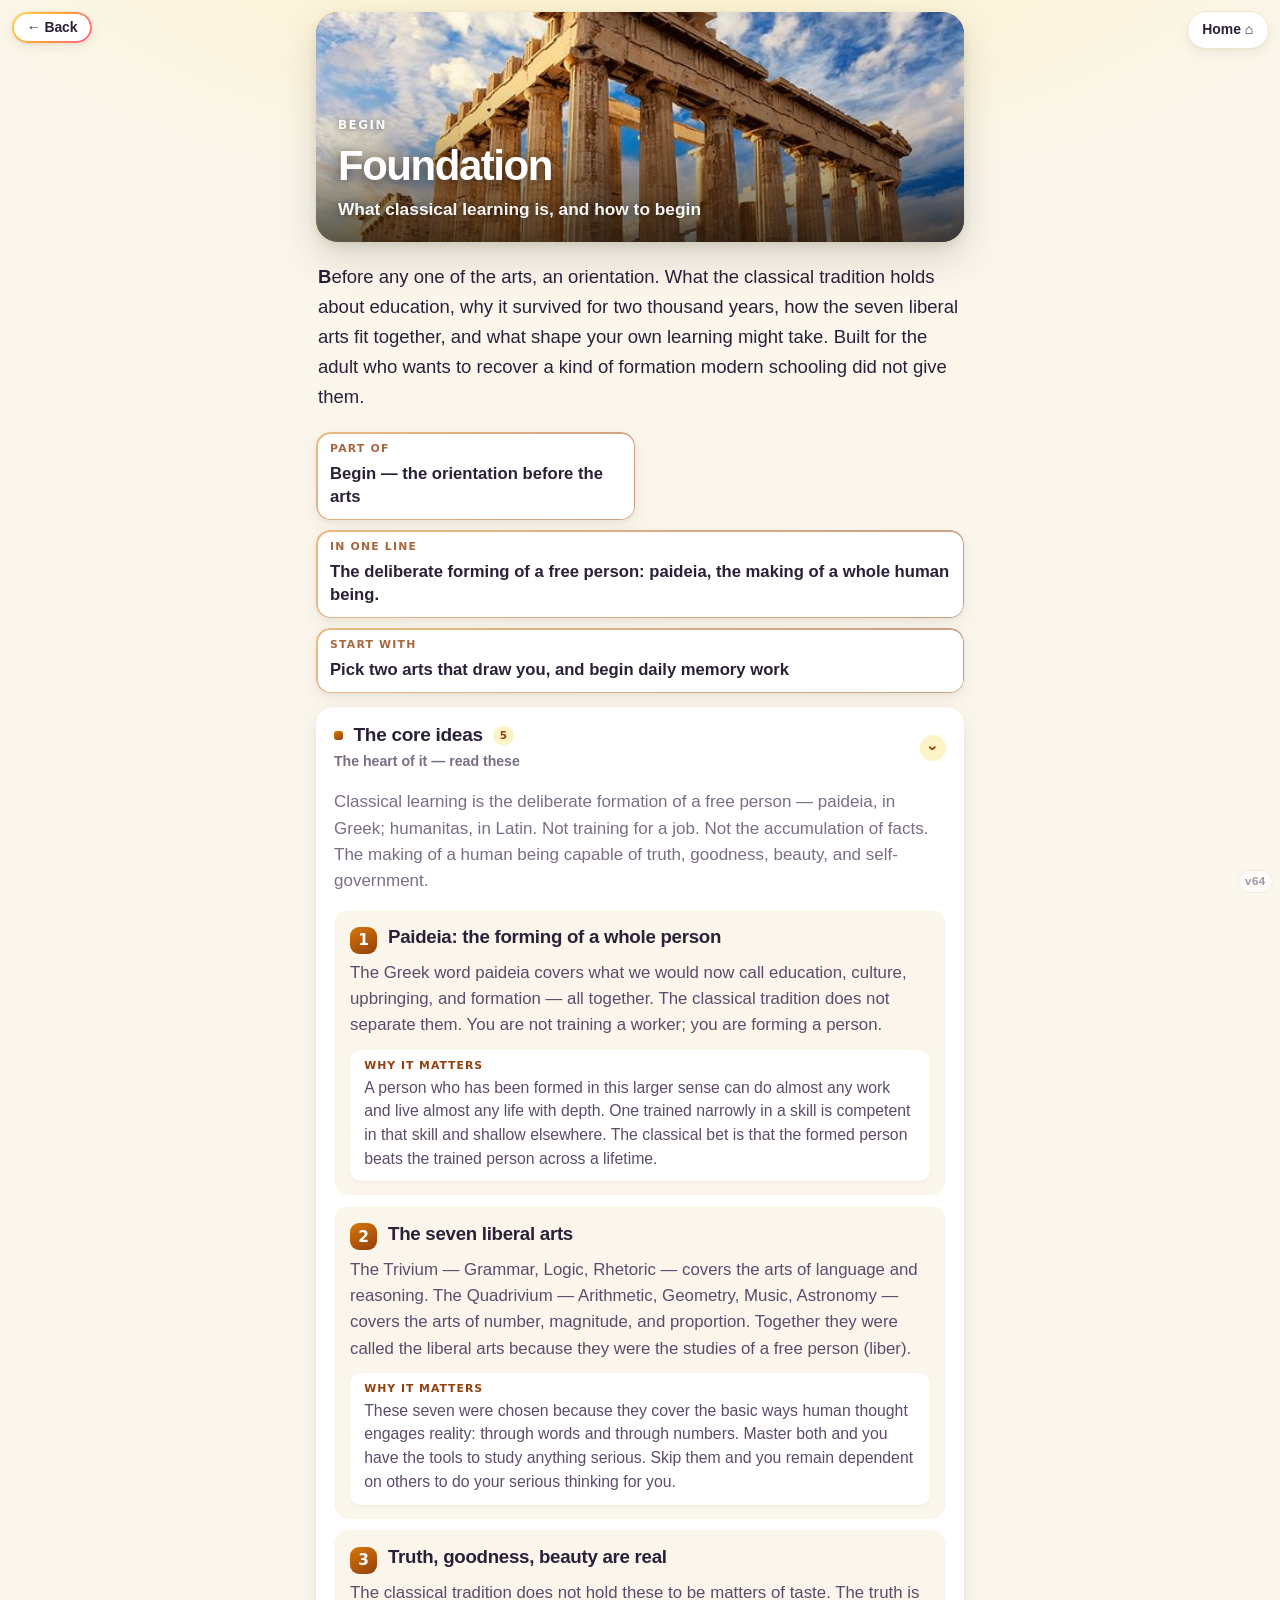
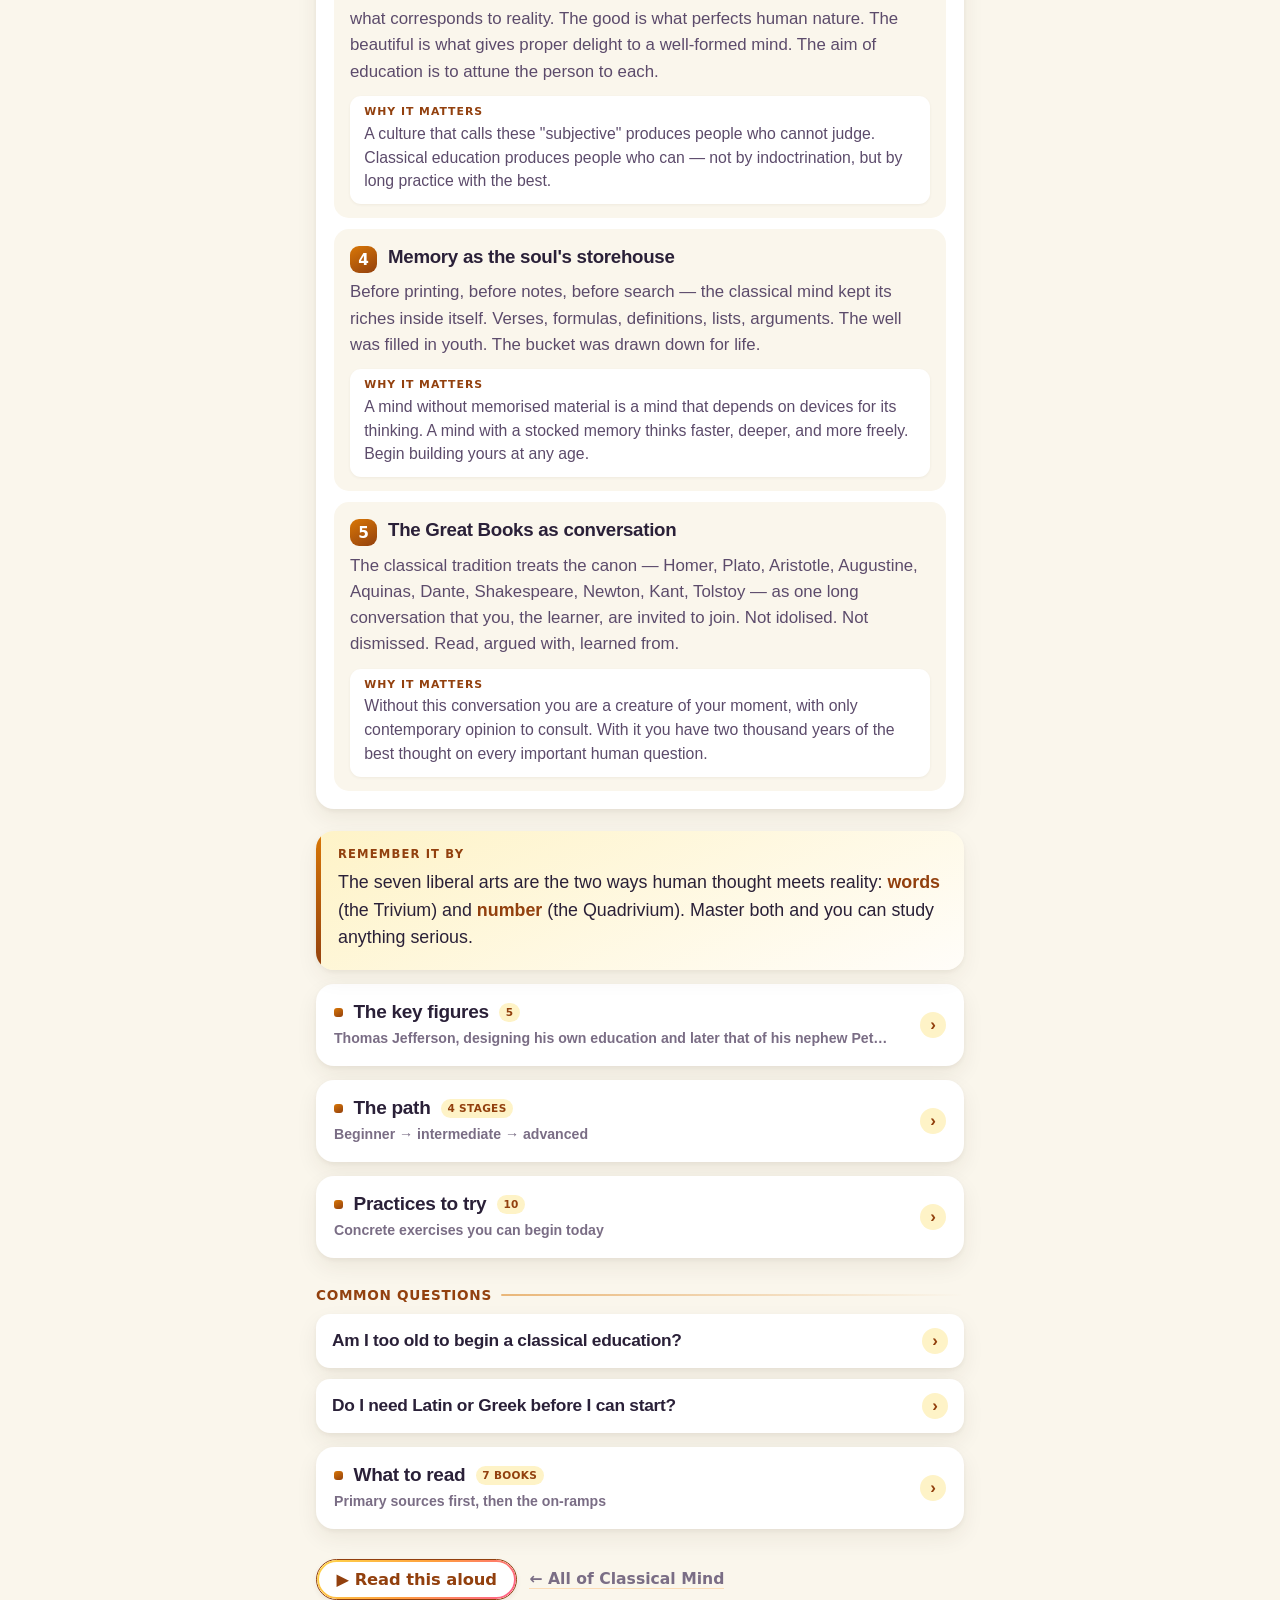
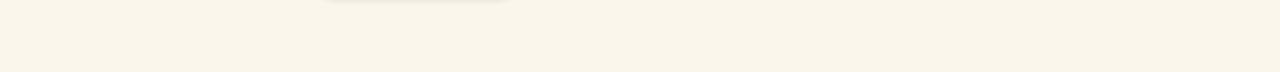
==== commit fa7b69bd: "Remove dark mode again — Classical Mind is light-only Eight builds, still not right on device, and t" ====
--- a/art.html
+++ b/art.html
@@ -8,7 +8,7 @@
   <link rel="manifest" href="manifest.json">
   <link rel="icon" type="image/png" href="icon-192.png">
   <link rel="apple-touch-icon" href="apple-touch-icon.png">
-  <link rel="stylesheet" href="assets/style.css?v63">
+  <link rel="stylesheet" href="assets/style.css?v64">
   <style>
     /* ============================================================
        One-page topic template. Everything about a School or an Art
@@ -48,13 +48,13 @@
     /* At a glance — scannable chips: when, where, who, the one idea */
     .op-glance{ display:grid; grid-template-columns:1fr 1fr; gap:10px; margin:20px 0 4px; }
     .op-glance.one{ grid-template-columns:1fr; }
-    .op-gcard{ background:var(--paper-card); border-radius:14px; padding:12px 14px; box-shadow:0 2px 4px rgba(60,45,20,.05),0 7px 18px rgba(60,45,20,.06); }
+    .op-gcard{ background:#fff; border-radius:14px; padding:12px 14px; box-shadow:0 2px 4px rgba(60,45,20,.05),0 7px 18px rgba(60,45,20,.06); }
     .op-gcard.wide{ grid-column:1 / -1; }
     .op-gk{ font:800 .64rem/1 -apple-system,system-ui,sans-serif; letter-spacing:.11em; text-transform:uppercase; color:var(--m-deep,#2F4550); opacity:.8; }
     .op-gv{ margin-top:.4em; font-size:.98em; line-height:1.4; font-weight:600; color:var(--ink,#2A2038); }
 
     /* ---- Section drop-downs — the backbone of the page ---- */
-    .op-drop{ background:var(--paper-card); border-radius:18px; margin:14px 0 0; overflow:hidden;
+    .op-drop{ background:#fff; border-radius:18px; margin:14px 0 0; overflow:hidden;
       box-shadow:0 2px 4px rgba(60,45,20,.05),0 9px 22px rgba(60,45,20,.07); }
     .op-drop > summary{ list-style:none; cursor:pointer; padding:17px 18px; display:flex; align-items:center; gap:13px; -webkit-tap-highlight-color:transparent; }
     .op-drop > summary::-webkit-details-marker{ display:none; }
@@ -81,7 +81,7 @@
       font:800 .9em -apple-system,system-ui,sans-serif; color:#fff; background:linear-gradient(150deg,var(--m-color),var(--m-deep)); }
     .op-idea h3{ margin:0; font-weight:800; font-size:1.1em; letter-spacing:-.015em; line-height:1.24; color:var(--ink,#2A2038); }
     .op-idea p{ margin:.5em 0 0; font-size:.99em; line-height:1.56; color:var(--ink-soft,#4d4658); }
-    .op-why{ margin:.7em 0 0; padding:.7em .9em; border-radius:11px; background:var(--paper-card); box-shadow:0 1px 3px rgba(60,45,20,.06);
+    .op-why{ margin:.7em 0 0; padding:.7em .9em; border-radius:11px; background:#fff; box-shadow:0 1px 3px rgba(60,45,20,.06);
       font-size:.93em; line-height:1.5; color:var(--ink-soft,#3f3a4c); }
     .op-why b{ font:800 .64rem/1 -apple-system,system-ui,sans-serif; letter-spacing:.09em; text-transform:uppercase; color:var(--m-deep,#2F4550); display:block; margin-bottom:.35em; }
 
@@ -146,7 +146,7 @@
     /* Read aloud + back */
     .op-actions{ display:flex; align-items:center; gap:12px; margin:30px 0 0; flex-wrap:wrap; }
     .op-read{ display:inline-flex; align-items:center; gap:.5em; cursor:pointer; font:800 .96em -apple-system,system-ui,sans-serif;
-      color:var(--m-deep,#2F4550); background:var(--paper-card); border:1.7px solid currentColor; padding:.62em 1.2em; border-radius:999px; box-shadow:0 2px 5px rgba(60,45,20,.08); }
+      color:var(--m-deep,#2F4550); background:#fff; border:1.7px solid currentColor; padding:.62em 1.2em; border-radius:999px; box-shadow:0 2px 5px rgba(60,45,20,.08); }
     .op-back{ font:700 .92em -apple-system,system-ui,sans-serif; color:var(--ink-mute,#7a7488); text-decoration:none; }
 
     /* The bigger picture — a philosophy's own cosmos/worldview, in its own voice */
@@ -158,11 +158,11 @@
     /* Interactive "test yourself" (reuses tryit data) */
     .tryit-q{ font-weight:700; color:var(--ink); font-size:1.02em; line-height:1.4; margin-bottom:12px; }
     .tryit-opts{ display:flex; flex-direction:column; gap:8px; }
-    .tryit-opt{ text-align:left; cursor:pointer; background:var(--paper-card); border:1.5px solid var(--rule,#EADFC6); border-radius:12px; padding:11px 13px; font:600 .98em -apple-system,system-ui,sans-serif; color:var(--ink); }
-    .tryit-opt.correct{ border-color:#1F8F5E; background:var(--ok-soft); color:#13603f; font-weight:800; }
-    .tryit-opt.wrong{ border-color:#D9534F; background:var(--bad-soft); color:#a3312d; }
+    .tryit-opt{ text-align:left; cursor:pointer; background:#fff; border:1.5px solid var(--rule,#EADFC6); border-radius:12px; padding:11px 13px; font:600 .98em -apple-system,system-ui,sans-serif; color:var(--ink); }
+    .tryit-opt.correct{ border-color:#1F8F5E; background:#E7F6EE; color:#13603f; font-weight:800; }
+    .tryit-opt.wrong{ border-color:#D9534F; background:#FBEAEA; color:#a3312d; }
     .tryit-fb{ margin-top:11px; padding:11px 13px; border-radius:12px; background:var(--m-soft,#E3ECF0); color:var(--ink-soft); font-size:.93em; line-height:1.5; }
-    .tryit-fb.ok{ background:var(--ok-soft); }
+    .tryit-fb.ok{ background:#E7F6EE; }
     .tryit-card{ padding:12px 0; border-bottom:1px solid var(--rule,#EADFC6); }
     .tryit-card:first-child{ padding-top:2px; }
     .tryit-card:last-child{ border-bottom:0; }
@@ -177,7 +177,7 @@
 
     /* Watch — curated YouTube. Facade only: a thumbnail until tapped, then the
        real player is injected. Keeps the page fast and sets no cookies on load. */
-    .op-vid{ position:relative; border-radius:16px; overflow:hidden; background:var(--paper-card);
+    .op-vid{ position:relative; border-radius:16px; overflow:hidden; background:#fff;
       border:1.5px solid var(--rule,#EADFC6); margin:0 0 14px; }
     .op-vid:last-child{ margin-bottom:0; }
     .op-vid-play{ display:block; width:100%; padding:0; border:0; background:#0d0b12; cursor:pointer;
@@ -204,28 +204,6 @@
     .op-vid-out{ display:inline-block; margin-top:10px; font:700 .86em -apple-system,system-ui,sans-serif;
       color:var(--ink-mute,#7a7488); text-decoration:none; }
   </style>
-  <meta name="apple-mobile-web-app-capable" content="yes">
-  <!-- "default" — the same as Days Out NI, which follows the theme correctly on
-       this phone. iOS owns an opaque status bar and paints it from the live
-       <meta name="theme-color">, which theme.js keeps in step. An earlier build
-       used "black-translucent" so the page could paint that band itself; the
-       device reported safe-area-inset-top as 0px, proving the web view never
-       ran under the clock and the band was never the page's to paint. -->
-  <meta name="apple-mobile-web-app-status-bar-style" content="default">
-  <script>
-    /* Before first paint: set the theme and the chrome colour, so the bar is
-       right on the very first frame rather than flicking after load. */
-    (function () {
-      var CHROME = { light: '#3F8FCB', dark: '#12252F' }, t = null;
-      try { t = localStorage.getItem('theme'); } catch (e) {}
-      if (t !== 'dark' && t !== 'light') {
-        t = (window.matchMedia && matchMedia('(prefers-color-scheme: dark)').matches) ? 'dark' : 'light';
-      }
-      document.documentElement.setAttribute('data-theme', t);
-      var m = document.querySelector('meta[name="theme-color"]');
-      if (m) m.setAttribute('content', CHROME[t]);
-    })();
-  </script>
 </head>
 <body class="method-page">
   <main id="root" class="op-main"></main>
@@ -513,6 +491,5 @@
       window.addEventListener('load', () => navigator.serviceWorker.register('./sw.js').catch(() => {}));
     }
   </script>
-  <script src="assets/theme.js?v63"></script>
 </body>
 </html>
--- a/assets/style.css
+++ b/assets/style.css
@@ -1,14 +1,4 @@
 :root {
-  --grad-cream: linear-gradient(135deg, #FFF6E2, #FFF0D2);
-  /* Answer-feedback + veil tints, named so dark mode can restate them. */
-  --ok-soft:   var(--ok-soft);
-  --ok-ink:    var(--ok-ink);
-  --bad-soft:  var(--bad-soft);
-  --bad-ink:   var(--bad-ink);
-  --warn-soft: var(--warn-soft);
-  --warn-ink:  var(--warn-ink);
-  --veil:      rgba(255, 255, 255, 0.97);
-
   --ink: #2A2038;
   --ink-soft: #5C4B6B;
   --ink-mute: #7A6D85;
@@ -366,7 +356,7 @@
   border-collapse: collapse;
   margin: 1em 0;
   font-size: 0.94em;
-  background: var(--paper-card);
+  background: white;
   border-radius: var(--radius-md);
   overflow: hidden;
   box-shadow: var(--shadow-sm);
@@ -396,7 +386,7 @@
   padding: 0.7em 0.9em;
   border: 1.5px solid var(--rule);
   border-radius: var(--radius-sm);
-  background: var(--paper-card);
+  background: white;
   color: var(--ink);
   width: 100%;
   transition: border-color 0.15s ease, box-shadow 0.15s ease;
@@ -432,7 +422,7 @@
   border-radius: var(--radius-pill);
   cursor: pointer;
   color: var(--ink);
-  background: var(--paper-card);
+  background: white;
   position: relative;
   transition: transform 0.12s ease;
   display: inline-flex;
@@ -474,7 +464,7 @@
   flex-wrap: wrap;
   margin: 1.4em 0;
   padding: 1.2em;
-  background: var(--paper-card);
+  background: white;
   border: 1px solid var(--rule);
   border-radius: var(--radius-lg);
   box-shadow: var(--shadow-sm);
@@ -521,7 +511,7 @@
   border: 1px solid var(--rule);
   border-radius: var(--radius-md);
   margin-bottom: 0.7em;
-  background: var(--paper-card);
+  background: white;
   font-size: 0.96em;
   box-shadow: var(--shadow-sm);
 }
@@ -540,14 +530,14 @@
 .log-entry button.del {
   padding: 0.2em 0.7em;
   font-size: 0.72em;
-  background: var(--paper-card);
+  background: white;
   color: var(--ink-mute);
   border: 1px solid var(--rule);
 }
 .log-entry button.del:hover {
   color: var(--rose);
   border-color: var(--rose);
-  background: var(--paper-card);
+  background: white;
   box-shadow: none;
   transform: none;
 }
@@ -572,7 +562,7 @@
   font-weight: 600;
   color: var(--ink-soft);
   cursor: pointer;
-  background: var(--paper-card);
+  background: white;
   user-select: none;
   transition: all 0.15s ease;
 }
@@ -633,7 +623,7 @@
   align-items: center;
   margin-bottom: 1.2em;
   padding: 1em 1.2em;
-  background: var(--paper-card);
+  background: white;
   border: 1px solid var(--rule);
   border-radius: var(--radius-lg);
   font-family: var(--sans);
@@ -775,7 +765,7 @@
   flex-wrap: wrap;
   margin: 1.4em 0;
   padding: 0.5em;
-  background: var(--paper-card);
+  background: white;
   border: 1px solid var(--rule);
   border-radius: var(--radius-pill);
   box-shadow: var(--shadow-sm);
@@ -891,7 +881,7 @@
 .age-pill {
   flex-shrink: 0;
   padding: 0.5em 1em;
-  background: var(--paper-card);
+  background: white;
   border-radius: 999px;
   font-size: 0.72em;
   font-weight: 800;
@@ -945,7 +935,7 @@
 
 .tile {
   position: relative;
-  background: var(--paper-card);
+  background: white;
   border-radius: var(--radius-lg);
   padding: 1.3em 1.3em 1.4em;
   text-decoration: none;
@@ -1039,7 +1029,7 @@
   top: 0.85em;
   right: 0.85em;
   z-index: 3;
-  background: var(--paper-card);
+  background: white;
   color: var(--ink-soft);
   padding: 0.25em 0.7em;
   border-radius: 999px;
@@ -1056,7 +1046,7 @@
   display: flex;
   align-items: center;
   gap: 0.9em;
-  background: var(--paper-card);
+  background: white;
   border-radius: var(--radius-lg);
   padding: 1em 1.4em;
   box-shadow: 0 1px 2px rgba(40, 30, 20, 0.05), 0 10px 28px rgba(40, 30, 20, 0.07);
@@ -1124,7 +1114,7 @@
   top: calc(0.8em + env(safe-area-inset-top, 0px));
   left: 0.8em;
   z-index: 9999;
-  background: var(--paper-card);
+  background: white;
   color: var(--ink);
   padding: 0.45em 0.95em;
   border-radius: 999px;
@@ -1196,7 +1186,7 @@
   margin-bottom: 2.4em;
 }
 .borrow-card {
-  background: var(--paper-card);
+  background: white;
   border: 1px solid var(--rule);
   border-left: 4px solid var(--m-color, var(--sky));
   border-radius: var(--radius-md);
@@ -1228,7 +1218,7 @@
 
 .sub-tile {
   position: relative;
-  background: var(--paper-card);
+  background: white;
   border: 1px solid var(--rule);
   border-radius: var(--radius-lg);
   padding: 1.3em 1.2em;
@@ -1375,7 +1365,7 @@
   color: var(--m-deep, var(--sky-deep));
 }
 .day-content {
-  background: var(--paper-card);
+  background: white;
   border: 1px solid var(--rule);
   border-radius: var(--radius-md);
   padding: 0.9em 1.1em;
@@ -1398,7 +1388,7 @@
 }
 .activity-card {
   position: relative;
-  background: var(--paper-card);
+  background: white;
   border: 1px solid var(--rule);
   border-radius: var(--radius-md);
   padding: 1em 1.1em 1em 3.4em;
@@ -1494,7 +1484,7 @@
 .feast-nav button { flex: 1 1 auto; justify-content: center; }
 
 .virtue-card {
-  background: var(--paper-card);
+  background: white;
   padding: 1.2em 1.4em;
   border-radius: var(--radius-lg);
   position: relative;
@@ -1538,7 +1528,7 @@
   display: inline-flex;
   align-items: center;
   gap: 0.4em;
-  background: var(--paper-card);
+  background: white;
   color: var(--ink);
   border: none;
   font-family: var(--sans);
@@ -1610,7 +1600,7 @@
 }
 
 .random-card {
-  background: var(--paper-card);
+  background: white;
   border-radius: var(--radius-lg);
   padding: 1.8em;
   position: relative;
@@ -1677,7 +1667,7 @@
 .rtile-list { display: flex; flex-direction: column; gap: 0.7em; }
 .rtile {
   position: relative; display: flex; align-items: stretch; width: 100%;
-  text-decoration: none; background: var(--paper-card); border-radius: 16px; overflow: hidden;
+  text-decoration: none; background: #fff; border-radius: 16px; overflow: hidden;
   box-shadow: 0 2px 4px rgba(60,45,20,.07), 0 10px 24px rgba(60,45,20,.09);
   transition: transform .15s cubic-bezier(.34,1.56,.64,1), box-shadow .15s ease;
 }
@@ -1716,7 +1706,7 @@
   position: fixed;
   top: calc(0.8em + env(safe-area-inset-top, 0px));
   z-index: 9999;
-  background: var(--paper-card);
+  background: #fff;
   color: var(--ink);
   padding: 0.52em 1.05em;
   border-radius: 999px;
@@ -1737,217 +1727,7 @@
 /* ---- Read-aloud voice toggle: Echo (streamed) / Device (offline) ---- */
 .vp-label { font: 700 0.74em var(--sans); letter-spacing: 0.03em; text-transform: uppercase; color: var(--ink-mute); }
 .vp-seg { display: inline-flex; border: 1.5px solid var(--rule); border-radius: 999px; overflow: hidden; }
-.vp-seg button { border: 0 !important; background: var(--paper-card); color: var(--ink-mute); font: 800 0.92em var(--sans); text-transform: none; letter-spacing: 0; padding: 0.42em 0.95em; cursor: pointer; }
+.vp-seg button { border: 0 !important; background: #fff; color: var(--ink-mute); font: 800 0.92em var(--sans); text-transform: none; letter-spacing: 0; padding: 0.42em 0.95em; cursor: pointer; }
 .vp-seg button::before { display: none !important; }
 .vp-seg button.on { background: var(--ink); color: #fff; }
-.vp-voice { font: 600 0.95em var(--sans); text-transform: none; letter-spacing: 0; color: var(--ink); background: var(--paper-card); border: 1.5px solid var(--rule); border-radius: 999px; padding: 0.4em 0.8em; max-width: 150px; }
-
-/* ===== Dark mode — "midnight sky" navy, lifted from Days Out NI so the two
-   feel like the same house. Opt-in via data-theme="dark" on <html>, set by an
-   inline boot script in every page head (before paint, so there is no flash of
-   cream) and persisted in localStorage; first visit follows the OS setting.
-
-   ONLY the neutrals flip. The sun / pink / sky / mint accents stay exactly as
-   they are, because they are the app's identity — the same rule Days Out uses.
-   Surface whites throughout the CSS and the page <style> blocks were routed to
-   var(--paper-card), which is still #FFFFFF in light mode, so light mode is
-   visually unchanged by any of this. ===== */
-[data-theme="dark"] {
-  --dark-css-loaded: 1;   /* read by theme.js — proof this file reached the device */
-  --ink:        #E6EDF3;          /* soft off-white — never pure white */
-  --ink-soft:   #AEBECE;
-  --ink-mute:   #8194A6;
-
-  --paper:         #0F1E2A;       /* midnight sky-navy */
-  --paper-warm:    #14273A;
-  --paper-card:    #182C3B;       /* lifted card surface */
-  --paper-surface: #142534;
-
-  --rule:        #294256;
-  --rule-soft:   #21384A;
-  --rule-strong: #3B5A73;
-
-  /* Accents nudged brighter so they still carry on a dark ground. */
-  --sky:      #6BB6E8;
-  /* --sky-soft is a FILL token in this app, not a text colour — chips, table
-     hover rows, focus halos and the poem/kind pills all use it as a
-     background. Lifting it to a pale blue for dark mode turned those fills
-     into light blocks with mid-blue text on them (1.9:1). It stays a tint;
-     the things that wanted a bright blue take --sky. */
-  --sky-soft: #1B3E56;
-  --sky-deep: #6BB6E8;
-  --sun-deep: #E8B25A;
-
-  /* The pale tint colours become dark tints of the same hue. */
-  --leaf-soft:   #14342A;
-  --rose-soft:   #3A1C28;
-  --sky-soft-bg: #17384F;
-  --sun-soft:    #3A2F14;
-
-  /* Shadows need real darkness behind them rather than warm brown. */
-  --shadow-sm: 0 1px 2px rgba(0, 0, 0, 0.30), 0 4px 12px rgba(0, 0, 0, 0.26);
-  --shadow-md: 0 2px 4px rgba(0, 0, 0, 0.34), 0 10px 28px rgba(0, 0, 0, 0.34);
-  --shadow-lg: 0 4px 12px rgba(0, 0, 0, 0.40), 0 24px 60px rgba(0, 0, 0, 0.46);
-}
-
-/* The sunburst washes are hardcoded rgba over var(--paper); at their light-mode
-   strength they go muddy on navy, so they are re-laid much fainter and cooler. */
-[data-theme="dark"] html,
-[data-theme="dark"] body {
-  background:
-    radial-gradient(900px 500px at -10% -20%, rgba(107, 182, 232, 0.10), transparent 60%),
-    radial-gradient(900px 500px at 110% -10%, rgba(255, 94, 142, 0.07), transparent 60%),
-    var(--paper);
-}
-
-/* Links read as warm orange on cream; on navy that is muddy, so they take sky. */
-[data-theme="dark"] a { color: var(--sky); border-bottom-color: rgba(107, 182, 232, 0.35); }
-[data-theme="dark"] a:hover { color: var(--sun); border-bottom-color: var(--sun); }
-
-/* Photographs are lit for a bright page; take a little glare off them. */
-[data-theme="dark"] .tb-photo img,
-[data-theme="dark"] .tile-img img,
-[data-theme="dark"] .rt-img img { filter: brightness(0.88) contrast(1.03); }
-
-
-
-[data-theme="dark"] {
-  --ok-soft:   #12301F;
-  --ok-ink:    #6BD3A0;
-  --bad-soft:  #3A1C22;
-  --bad-ink:   #F08CA0;
-  --warn-soft: #3A2F14;
-  --warn-ink:  #E8C46A;
-  --veil:      rgba(15, 30, 42, 0.97);
-}
-
-/* ---- The app bar goes dark too, the way Days Out does it ----------------
-   The bar's colours are declared on `body` inside each page's own <style>
-   block, which loads after this file, so `[data-theme="dark"] body` is what
-   it takes to win on specificity. ------------------------------------- */
-[data-theme="dark"] body {
-  --sky:      #6BB6E8;
-  --sky-deep: #4A8FC4;
-  --grad-sky-app: linear-gradient(160deg, #12252F, #1F3B4E);
-  --grad-header:  linear-gradient(160deg, #12252F, #1F3B4E);
-}
-[data-theme="dark"] .appbar { box-shadow: 0 2px 10px rgba(0, 0, 0, 0.45); }
-
-/* The app icon is the dark-mode control (see theme.js for why). Keep the
-   affordance quiet — it should read as a logo first and a button second. */
-.theme-icon-btn { cursor: pointer; transition: transform .18s cubic-bezier(0.34, 1.56, 0.64, 1), filter .18s; }
-.theme-icon-btn:hover { transform: translateY(-1px); filter: brightness(1.08); }
-.theme-icon-btn:active { transform: scale(.93); }
-.theme-icon-btn:focus-visible { outline: 3px solid var(--sun); outline-offset: 2px; }
-
-
-[data-theme="dark"] {
-  --grad-cream: linear-gradient(135deg, #22323F, #1A2833);
-}
-
-/* ---- iOS status-bar strip -------------------------------------------------
-   With status-bar-style "black-translucent" the strip is transparent and the
-   page runs underneath it, so padding the app bar by the safe-area inset makes
-   the bar itself fill that space — it then follows the theme in both directions
-   with no meta juggling. "default" was the wrong choice: iOS draws that strip
-   light and ignores theme-color, which is why it stayed white in dark mode.
-   Pages with no app bar get body padding so nothing hides under the clock. */
-/* ---- Data-driven accents in dark mode ----------------------------------
-   Generated, then kept by hand. Each page carries its own palette trio —
-   --c / --cd / --cs and friends — set as INLINE styles from the page's data.
-   An inline declaration outranks every selector, so no [data-theme="dark"]
-   block can redefine those values; the deep members were picked to sit on
-   cream and land at 1.2:1–2.9:1 on navy, and the soft members are pale fills
-   that stayed pale and swallowed the light body text.
-
-   So instead of redefining the values, the rules that PAINT with them are
-   overridden here: deep accents used as text are mixed toward --ink until
-   they read, and soft accents used as a fill are mixed down into the dark
-   surface. Backgrounds built from the deep members are left alone — those
-   carry white text and already work. Light mode is untouched. ----------- */
-[data-theme="dark"] .tile-era { color: color-mix(in srgb, var(--cd) 55%, var(--ink)); }
-[data-theme="dark"] .home-link:hover { color: color-mix(in srgb, var(--m-deep) 55%, var(--ink)); }
-[data-theme="dark"] .method-hero-eyebrow { color: color-mix(in srgb, var(--m-deep) 55%, var(--ink)); }
-[data-theme="dark"] .borrow-card h3 { color: color-mix(in srgb, var(--m-deep) 55%, var(--ink)); }
-[data-theme="dark"] .sub-tile-icon { background: color-mix(in srgb, var(--m-soft) 12%, var(--paper-surface)); }
-[data-theme="dark"] .sub-tile-icon { color: color-mix(in srgb, var(--m-deep) 55%, var(--ink)); }
-[data-theme="dark"] .sub-back a { color: color-mix(in srgb, var(--m-deep) 55%, var(--ink)); }
-[data-theme="dark"] .sub-hero-eyebrow { color: color-mix(in srgb, var(--m-deep) 55%, var(--ink)); }
-[data-theme="dark"] .principle-card h3 { color: color-mix(in srgb, var(--m-deep) 55%, var(--ink)); }
-[data-theme="dark"] .day-timeline::before { background: color-mix(in srgb, var(--m-soft) 12%, var(--paper-surface)); }
-[data-theme="dark"] .day-time { color: color-mix(in srgb, var(--m-deep) 55%, var(--ink)); }
-[data-theme="dark"] .activity-num { background: color-mix(in srgb, var(--m-soft) 12%, var(--paper-surface)); }
-[data-theme="dark"] .activity-num { color: color-mix(in srgb, var(--m-deep) 55%, var(--ink)); }
-[data-theme="dark"] .random-card-eyebrow { color: color-mix(in srgb, var(--cd) 55%, var(--ink)); }
-[data-theme="dark"] .random-card-link { color: color-mix(in srgb, var(--cd) 55%, var(--ink)); }
-[data-theme="dark"] .random-card-link:hover { color: color-mix(in srgb, var(--c) 55%, var(--ink)); }
-[data-theme="dark"] .rtile-count { color: color-mix(in srgb, var(--cd) 55%, var(--ink)); }
-[data-theme="dark"] .op-gk { color: color-mix(in srgb, var(--m-deep) 55%, var(--ink)); }
-[data-theme="dark"] .op-count { color: color-mix(in srgb, var(--m-deep) 55%, var(--ink)); }
-[data-theme="dark"] .op-count { background: color-mix(in srgb, var(--m-soft) 12%, var(--paper-surface)); }
-[data-theme="dark"] .op-chev { color: color-mix(in srgb, var(--m-deep) 55%, var(--ink)); }
-[data-theme="dark"] .op-chev { background: color-mix(in srgb, var(--m-soft) 12%, var(--paper-surface)); }
-[data-theme="dark"] .op-why b { color: color-mix(in srgb, var(--m-deep) 55%, var(--ink)); }
-[data-theme="dark"] .op-remember .op-rk { color: color-mix(in srgb, var(--m-deep) 55%, var(--ink)); }
-[data-theme="dark"] .op-remember b { color: color-mix(in srgb, var(--m-deep) 55%, var(--ink)); }
-[data-theme="dark"] .op-stage h4 { color: color-mix(in srgb, var(--m-deep) 55%, var(--ink)); }
-[data-theme="dark"] .op-tag.onramp { color: color-mix(in srgb, var(--m-deep) 55%, var(--ink)); }
-[data-theme="dark"] .op-tag.onramp { background: color-mix(in srgb, var(--m-soft) 12%, var(--paper-surface)); }
-[data-theme="dark"] .op-label { color: color-mix(in srgb, var(--m-deep) 55%, var(--ink)); }
-[data-theme="dark"] .op-read { color: color-mix(in srgb, var(--m-deep) 55%, var(--ink)); }
-[data-theme="dark"] .op-world p:first-child::first-letter { color: color-mix(in srgb, var(--m-deep) 55%, var(--ink)); }
-[data-theme="dark"] .tryit-fb { background: color-mix(in srgb, var(--m-soft) 12%, var(--paper-surface)); }
-[data-theme="dark"] .tryit-reveal { background: color-mix(in srgb, var(--m-soft) 12%, var(--paper-surface)); }
-[data-theme="dark"] .tryit-mem-label { color: color-mix(in srgb, var(--m-deep) 55%, var(--ink)); }
-[data-theme="dark"] .tryit-mem-src { color: color-mix(in srgb, var(--m-deep) 55%, var(--ink)); }
-[data-theme="dark"] .op-vid-meta { color: color-mix(in srgb, var(--m-deep) 55%, var(--ink)); }
-[data-theme="dark"] .op-vid-note { background: color-mix(in srgb, var(--m-soft) 12%, var(--paper-surface)); }
-[data-theme="dark"] .op-vid-note b { color: color-mix(in srgb, var(--m-deep) 55%, var(--ink)); }
-[data-theme="dark"] .fl-hero .fl-eyebrow { color: color-mix(in srgb, var(--cd) 55%, var(--ink)); }
-[data-theme="dark"] .fl-tabs { background: color-mix(in srgb, var(--cs) 12%, var(--paper-surface)); }
-[data-theme="dark"] .fl-tab { color: color-mix(in srgb, var(--cd) 55%, var(--ink)); }
-[data-theme="dark"] .fl-score b { color: color-mix(in srgb, var(--cd) 55%, var(--ink)); }
-[data-theme="dark"] .fl-qlabel { color: color-mix(in srgb, var(--cd) 55%, var(--ink)); }
-[data-theme="dark"] .fl-fb { background: color-mix(in srgb, var(--cs) 12%, var(--paper-surface)); }
-[data-theme="dark"] .fl-detail .d-eg-label { color: color-mix(in srgb, var(--cd) 55%, var(--ink)); }
-[data-theme="dark"] .fl-detail .d-eg { background: color-mix(in srgb, var(--cs) 12%, var(--paper-surface)); }
-[data-theme="dark"] .gb-hero .gb-eyebrow { color: color-mix(in srgb, var(--cd) 55%, var(--ink)); }
-[data-theme="dark"] .gb-taste { background: color-mix(in srgb, var(--cs) 12%, var(--paper-surface)); }
-[data-theme="dark"] .gb-taste-label { color: color-mix(in srgb, var(--cd) 55%, var(--ink)); }
-[data-theme="dark"] .gb-sec-h { color: color-mix(in srgb, var(--cd) 55%, var(--ink)); }
-[data-theme="dark"] .gb-free { color: color-mix(in srgb, var(--cd) 55%, var(--ink)); }
-[data-theme="dark"] .gb-free { background: color-mix(in srgb, var(--cs) 12%, var(--paper-surface)); }
-[data-theme="dark"] .today-shuffle { color: color-mix(in srgb, var(--gold-deep) 55%, var(--ink)); }
-[data-theme="dark"] .today-bar .tb-kicker { color: color-mix(in srgb, var(--tcd) 55%, var(--ink)); }
-[data-theme="dark"] .cm-source { color: color-mix(in srgb, var(--mcd) 55%, var(--ink)); }
-[data-theme="dark"] .cm-word-line b { color: color-mix(in srgb, var(--mcd) 55%, var(--ink)); }
-[data-theme="dark"] .cm-read { color: color-mix(in srgb, var(--mcd) 55%, var(--ink)); }
-[data-theme="dark"] .listen-hero .lh-eyebrow { color: color-mix(in srgb, var(--cd) 55%, var(--ink)); }
-[data-theme="dark"] .listen-shuffle { color: color-mix(in srgb, var(--cd) 55%, var(--ink)); }
-[data-theme="dark"] .pl-progress { background: color-mix(in srgb, var(--cs) 12%, var(--paper-surface)); }
-[data-theme="dark"] .pl-icon { color: color-mix(in srgb, var(--cd) 55%, var(--ink)); }
-[data-theme="dark"] .pl-icon { background: color-mix(in srgb, var(--cs) 12%, var(--paper-surface)); }
-[data-theme="dark"] .mm-hero .mm-eyebrow { color: color-mix(in srgb, var(--cd) 55%, var(--ink)); }
-[data-theme="dark"] .mm-sec-h { color: color-mix(in srgb, var(--cd) 55%, var(--ink)); }
-[data-theme="dark"] .mm-quote { background: color-mix(in srgb, var(--cs) 12%, var(--paper-surface)); }
-[data-theme="dark"] .mm-vid-meta { color: color-mix(in srgb, var(--m-deep) 55%, var(--ink)); }
-[data-theme="dark"] .mm-vid-note { background: color-mix(in srgb, var(--m-soft) 12%, var(--paper-surface)); }
-[data-theme="dark"] .mm-vid-note b { color: color-mix(in srgb, var(--m-deep) 55%, var(--ink)); }
-[data-theme="dark"] .mem-eyebrow { color: color-mix(in srgb, var(--cd) 55%, var(--ink)); }
-[data-theme="dark"] .mem-stat b { color: color-mix(in srgb, var(--cd) 55%, var(--ink)); }
-[data-theme="dark"] .mem-tag { color: color-mix(in srgb, var(--cd) 55%, var(--ink)); }
-[data-theme="dark"] .mem-tag { background: color-mix(in srgb, var(--cs) 12%, var(--paper-surface)); }
-[data-theme="dark"] .mem-progbar { background: color-mix(in srgb, var(--cs) 12%, var(--paper-surface)); }
-[data-theme="dark"] .mem-listen { color: color-mix(in srgb, var(--cd) 55%, var(--ink)); }
-[data-theme="dark"] .mem-listen { background: color-mix(in srgb, var(--cs) 12%, var(--paper-surface)); }
-[data-theme="dark"] .mem-ghost { color: color-mix(in srgb, var(--cd) 55%, var(--ink)); }
-[data-theme="dark"] .mem-ghost { background: color-mix(in srgb, var(--cs) 12%, var(--paper-surface)); }
-[data-theme="dark"] .mem-browse-link { color: color-mix(in srgb, var(--cd) 55%, var(--ink)); }
-[data-theme="dark"] .mem-row .r-box { color: color-mix(in srgb, var(--cd) 55%, var(--ink)); }
-
-/* Inline `style="color:var(--cd)"` links: an inline declaration outranks any
-   selector, so this one needs !important to reach it. */
-[data-theme="dark"] a[style*="--cd"] { color: color-mix(in srgb, var(--cd) 55%, var(--ink)) !important; }
-/* A segmented control that fills with --ink to mark the active choice — on
-   navy that fill is near-white, so the label goes dark instead of white. */
-[data-theme="dark"] .vp-seg button.on { color: var(--paper); }
+.vp-voice { font: 600 0.95em var(--sans); text-transform: none; letter-spacing: 0; color: var(--ink); background: #fff; border: 1.5px solid var(--rule); border-radius: 999px; padding: 0.4em 0.8em; max-width: 150px; }
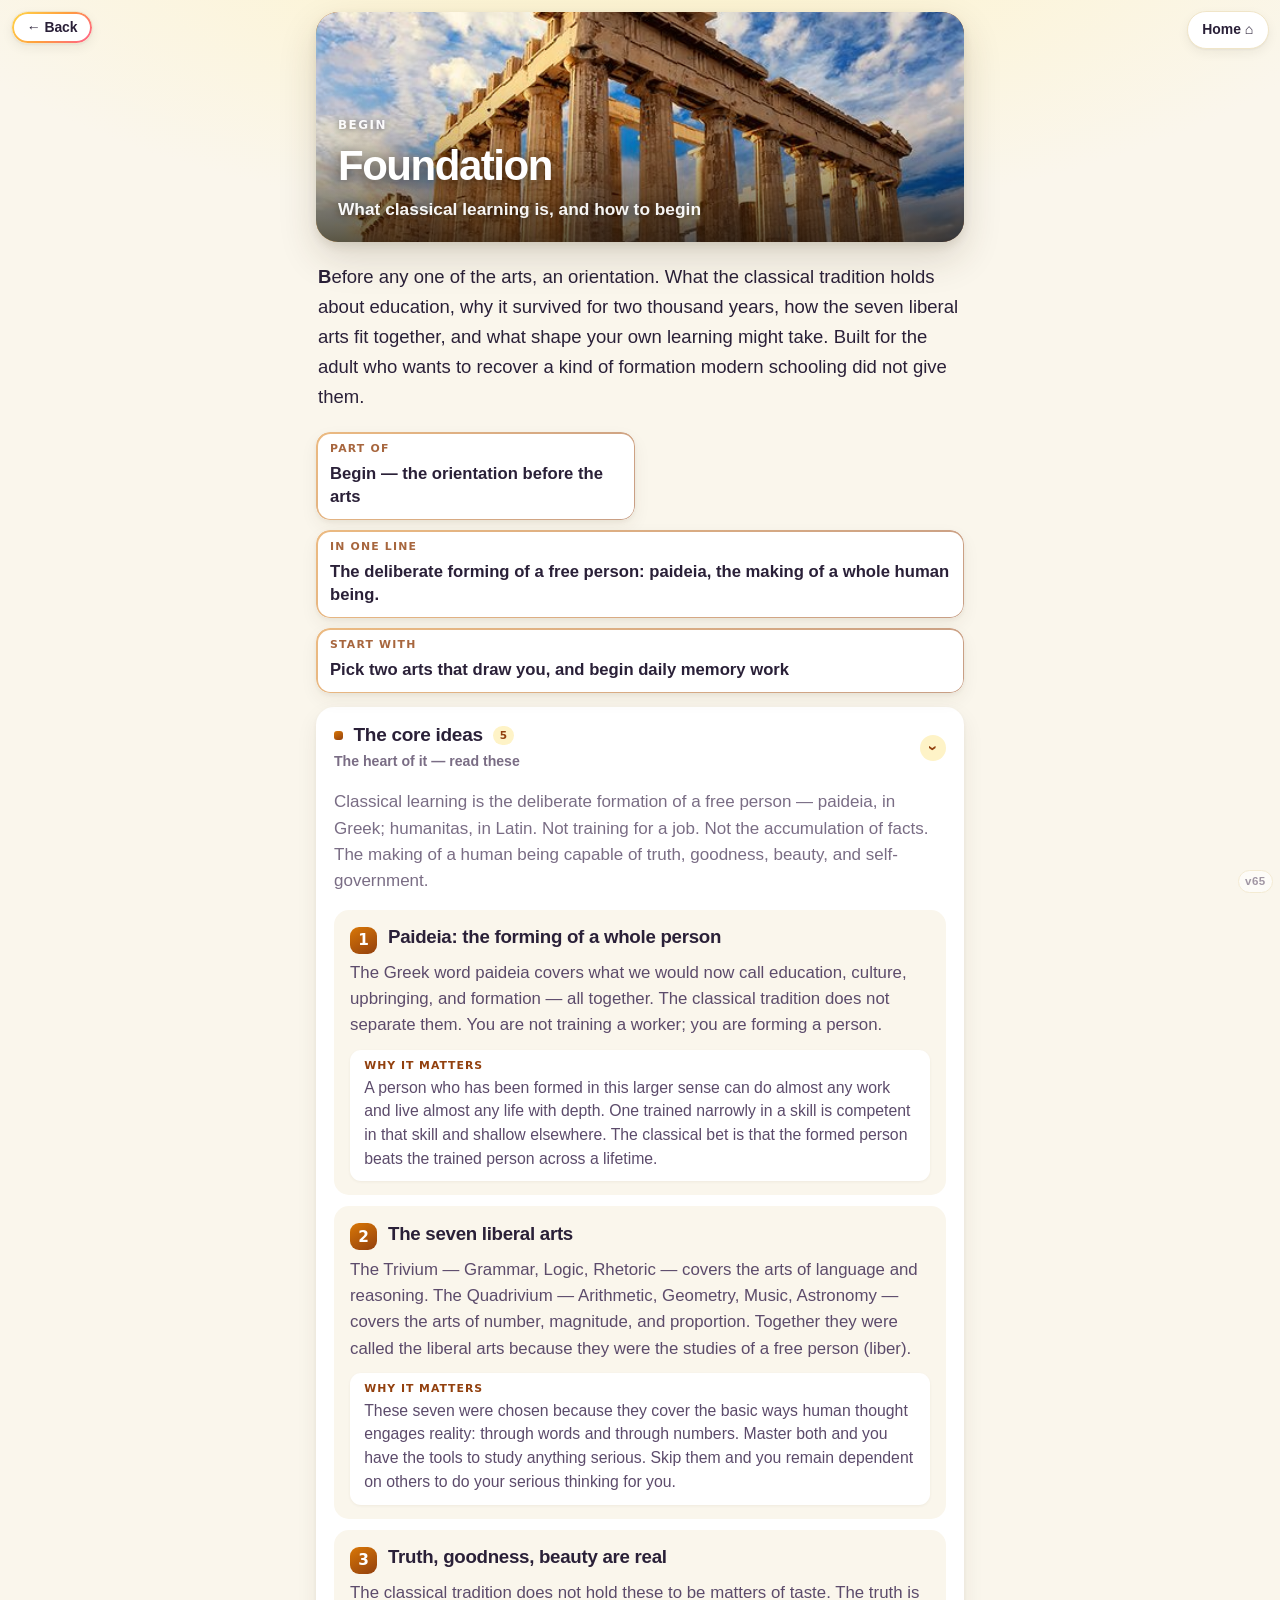
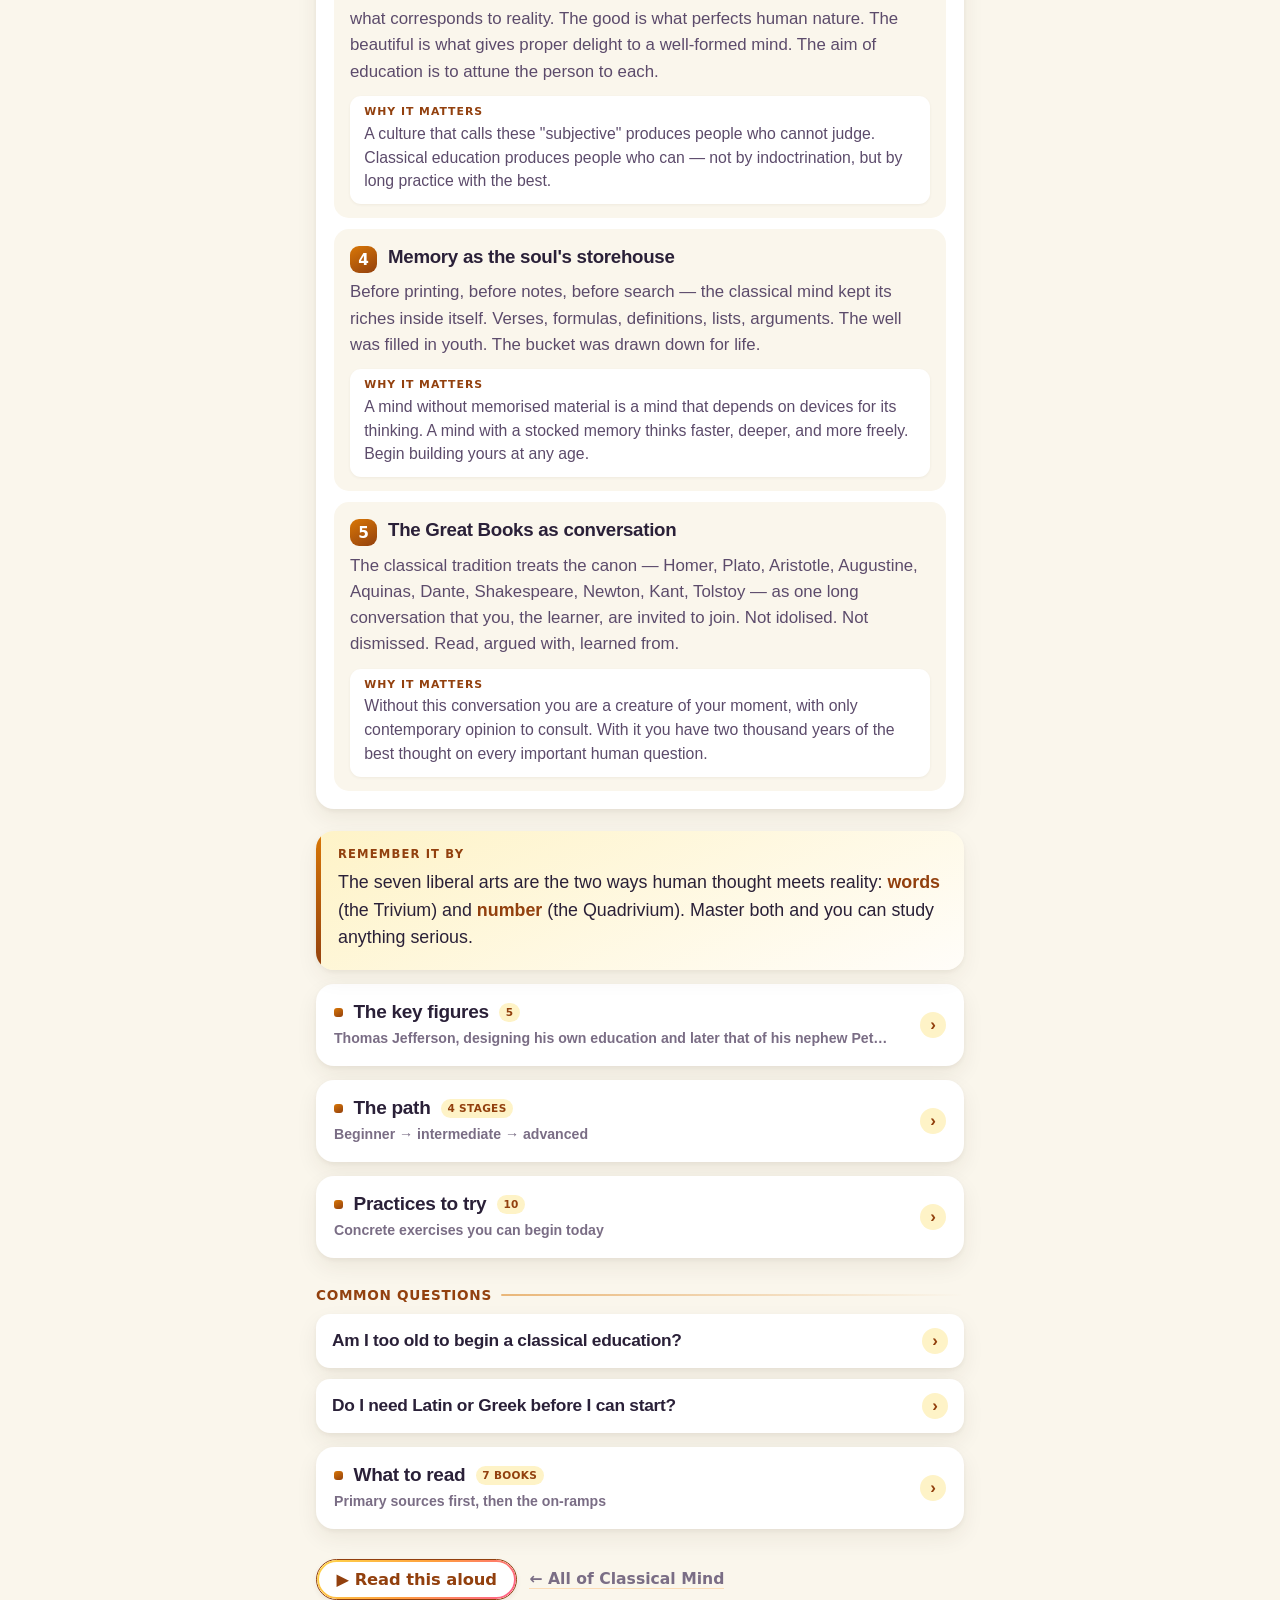
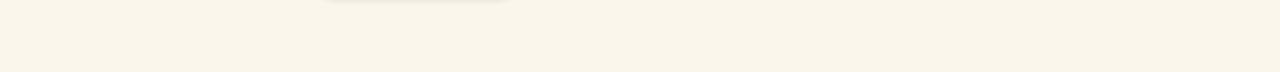
==== commit a5ebb922: "Dark mode, built from the logo out The icon in the top-left of the home page is the switch. Tapping " ====
--- a/art.html
+++ b/art.html
@@ -8,8 +8,25 @@
   <link rel="manifest" href="manifest.json">
   <link rel="icon" type="image/png" href="icon-192.png">
   <link rel="apple-touch-icon" href="apple-touch-icon.png">
-  <link rel="stylesheet" href="assets/style.css?v64">
+  <link rel="stylesheet" href="assets/style.css?v65">
+  <!-- Theme, applied before first paint so a dark-mode load never flashes
+       white. The choice lives in localStorage and is set ONLY by the logo
+       toggle in the top-left of the home page; the OS setting is deliberately
+       ignored so the toggle is the single source of truth. -->
+  <script>
+    (function () {
+      try {
+        if (localStorage.getItem('classicalmind.theme') !== 'dark') return;
+        document.documentElement.setAttribute('data-theme', 'dark');
+        var m = document.querySelector('meta[name="theme-color"]');
+        if (m) m.setAttribute('content', '#17141F');
+      } catch (e) {}
+    })();
+  </script>
   <style>
+    /* --dk-card exists only in dark mode, so light keeps its exact
+       original off-white and dark gets the night card surface. */
+    [data-theme="dark"] body{ --dk-card:var(--paper-card); }
     /* ============================================================
        One-page topic template. Everything about a School or an Art
        on a single scrolling page — but broken into drop-down
@@ -48,13 +65,13 @@
     /* At a glance — scannable chips: when, where, who, the one idea */
     .op-glance{ display:grid; grid-template-columns:1fr 1fr; gap:10px; margin:20px 0 4px; }
     .op-glance.one{ grid-template-columns:1fr; }
-    .op-gcard{ background:#fff; border-radius:14px; padding:12px 14px; box-shadow:0 2px 4px rgba(60,45,20,.05),0 7px 18px rgba(60,45,20,.06); }
+    .op-gcard{ background:var(--paper-card); border-radius:14px; padding:12px 14px; box-shadow:0 2px 4px rgba(60,45,20,.05),0 7px 18px rgba(60,45,20,.06); }
     .op-gcard.wide{ grid-column:1 / -1; }
-    .op-gk{ font:800 .64rem/1 -apple-system,system-ui,sans-serif; letter-spacing:.11em; text-transform:uppercase; color:var(--m-deep,#2F4550); opacity:.8; }
+    .op-gk{ font:800 .64rem/1 -apple-system,system-ui,sans-serif; letter-spacing:.11em; text-transform:uppercase; color:var(--m-ink); opacity:.8; }
     .op-gv{ margin-top:.4em; font-size:.98em; line-height:1.4; font-weight:600; color:var(--ink,#2A2038); }
 
     /* ---- Section drop-downs — the backbone of the page ---- */
-    .op-drop{ background:#fff; border-radius:18px; margin:14px 0 0; overflow:hidden;
+    .op-drop{ background:var(--paper-card); border-radius:18px; margin:14px 0 0; overflow:hidden;
       box-shadow:0 2px 4px rgba(60,45,20,.05),0 9px 22px rgba(60,45,20,.07); }
     .op-drop > summary{ list-style:none; cursor:pointer; padding:17px 18px; display:flex; align-items:center; gap:13px; -webkit-tap-highlight-color:transparent; }
     .op-drop > summary::-webkit-details-marker{ display:none; }
@@ -62,10 +79,10 @@
     .op-sum-title{ display:flex; align-items:center; gap:.55em; font-weight:800; font-size:1.12em; letter-spacing:-.015em; color:var(--ink,#2A2038); line-height:1.2; }
     .op-sum-title::before{ content:""; flex:none; width:9px; height:9px; border-radius:3px; background:linear-gradient(150deg,var(--m-color),var(--m-deep)); }
     .op-count{ font:800 .62rem/1 -apple-system,system-ui,sans-serif; letter-spacing:.03em; text-transform:uppercase;
-      color:var(--m-deep,#2F4550); background:var(--m-soft,#E3ECF0); padding:.42em .62em; border-radius:999px; }
+      color:var(--m-ink); background:var(--m-tint); padding:.42em .62em; border-radius:999px; }
     .op-sub{ font-weight:600; font-size:.83em; color:var(--ink-mute,#7a7488); margin-top:.28em; letter-spacing:0; }
     .op-chev{ margin-left:auto; flex:none; width:26px; height:26px; border-radius:50%; display:grid; place-items:center;
-      color:var(--m-deep,#2F4550); background:var(--m-soft,#E3ECF0); font-weight:800; transition:transform .22s ease; }
+      color:var(--m-ink); background:var(--m-tint); font-weight:800; transition:transform .22s ease; }
     .op-drop[open] > summary .op-chev{ transform:rotate(90deg); }
     .op-drop-body{ padding:0 18px 18px; }
     .op-drop-body .op-intro{ margin:0 0 15px; }
@@ -81,18 +98,18 @@
       font:800 .9em -apple-system,system-ui,sans-serif; color:#fff; background:linear-gradient(150deg,var(--m-color),var(--m-deep)); }
     .op-idea h3{ margin:0; font-weight:800; font-size:1.1em; letter-spacing:-.015em; line-height:1.24; color:var(--ink,#2A2038); }
     .op-idea p{ margin:.5em 0 0; font-size:.99em; line-height:1.56; color:var(--ink-soft,#4d4658); }
-    .op-why{ margin:.7em 0 0; padding:.7em .9em; border-radius:11px; background:#fff; box-shadow:0 1px 3px rgba(60,45,20,.06);
+    .op-why{ margin:.7em 0 0; padding:.7em .9em; border-radius:11px; background:var(--paper-card); box-shadow:0 1px 3px rgba(60,45,20,.06);
       font-size:.93em; line-height:1.5; color:var(--ink-soft,#3f3a4c); }
-    .op-why b{ font:800 .64rem/1 -apple-system,system-ui,sans-serif; letter-spacing:.09em; text-transform:uppercase; color:var(--m-deep,#2F4550); display:block; margin-bottom:.35em; }
+    .op-why b{ font:800 .64rem/1 -apple-system,system-ui,sans-serif; letter-spacing:.09em; text-transform:uppercase; color:var(--m-ink); display:block; margin-bottom:.35em; }
 
     /* Remember it by — visible highlight that breaks the page in half */
     .op-remember{ position:relative; border-radius:18px; padding:18px 20px 18px 22px; margin:22px 0 6px; overflow:hidden;
-      background:linear-gradient(155deg,var(--m-soft,#E3ECF0),#FFFDF9); box-shadow:0 2px 4px rgba(60,45,20,.05),0 9px 22px rgba(60,45,20,.06); }
+      background:linear-gradient(155deg,var(--m-tint),var(--dk-card,#FFFDF9)); box-shadow:0 2px 4px rgba(60,45,20,.05),0 9px 22px rgba(60,45,20,.06); }
     .op-remember::after{ content:""; position:absolute; left:0; top:0; bottom:0; width:5px; background:linear-gradient(180deg,var(--m-color),var(--m-deep)); }
-    .op-remember .op-rk{ font:800 .68rem/1 -apple-system,system-ui,sans-serif; letter-spacing:.1em; text-transform:uppercase; color:var(--m-deep,#2F4550); }
+    .op-remember .op-rk{ font:800 .68rem/1 -apple-system,system-ui,sans-serif; letter-spacing:.1em; text-transform:uppercase; color:var(--m-ink); }
     .op-remember p{ margin:.5em 0 0; font-size:1.05em; line-height:1.55; color:var(--ink,#2A2038); }
     .op-remember p + p{ margin-top:.55em; font-size:.98em; color:var(--ink-soft,#4d4658); }
-    .op-remember b{ color:var(--m-deep,#2F4550); }
+    .op-remember b{ color:var(--m-ink); }
 
     /* Key figures — compact people rows, ready to take a portrait later */
     .op-fig{ display:flex; gap:13px; align-items:flex-start; padding:13px 0; border-bottom:1px solid var(--rule,#EADFC6); }
@@ -108,7 +125,7 @@
     /* Path stages — bullets, a change of texture from the cards */
     .op-stage{ margin:0 0 16px; }
     .op-stage:last-child{ margin-bottom:0; }
-    .op-stage h4{ margin:0 0 .55em; font-weight:800; font-size:.72rem; letter-spacing:.09em; text-transform:uppercase; color:var(--m-deep,#2F4550); }
+    .op-stage h4{ margin:0 0 .55em; font-weight:800; font-size:.72rem; letter-spacing:.09em; text-transform:uppercase; color:var(--m-ink); }
     .op-stage ul{ margin:0; padding-left:1.1em; list-style:none; }
     .op-stage li{ position:relative; font-size:.97em; line-height:1.55; color:var(--ink-soft,#4d4658); margin:0 0 .5em; padding-left:.2em; }
     .op-stage li::before{ content:""; position:absolute; left:-.85em; top:.62em; width:6px; height:6px; border-radius:50%; background:var(--m-color); }
@@ -136,48 +153,48 @@
     .op-tag{ display:inline-block; font:800 .58rem/1 -apple-system,system-ui,sans-serif; letter-spacing:.07em; text-transform:uppercase;
       padding:.35em .6em; border-radius:999px; margin-right:.5em; vertical-align:.08em; }
     .op-tag.primary{ color:#fff; background:linear-gradient(135deg,var(--m-color),var(--m-deep)); }
-    .op-tag.onramp{ color:var(--m-deep,#2F4550); background:var(--m-soft,#E3ECF0); }
+    .op-tag.onramp{ color:var(--m-ink); background:var(--m-tint); }
 
     /* Section label (used above the FAQ group) */
     .op-label{ font:800 .8rem/1.1 -apple-system,system-ui,sans-serif; letter-spacing:.05em; text-transform:uppercase;
-      color:var(--m-deep,#2F4550); margin:30px 0 4px; display:flex; align-items:center; gap:.7em; }
+      color:var(--m-ink); margin:30px 0 4px; display:flex; align-items:center; gap:.7em; }
     .op-label::after{ content:""; flex:1; height:2px; border-radius:2px; background:linear-gradient(90deg,color-mix(in srgb, var(--m-color) 50%, transparent),transparent); }
 
     /* Read aloud + back */
     .op-actions{ display:flex; align-items:center; gap:12px; margin:30px 0 0; flex-wrap:wrap; }
     .op-read{ display:inline-flex; align-items:center; gap:.5em; cursor:pointer; font:800 .96em -apple-system,system-ui,sans-serif;
-      color:var(--m-deep,#2F4550); background:#fff; border:1.7px solid currentColor; padding:.62em 1.2em; border-radius:999px; box-shadow:0 2px 5px rgba(60,45,20,.08); }
+      color:var(--m-ink); background:var(--paper-card); border:1.7px solid currentColor; padding:.62em 1.2em; border-radius:999px; box-shadow:0 2px 5px rgba(60,45,20,.08); }
     .op-back{ font:700 .92em -apple-system,system-ui,sans-serif; color:var(--ink-mute,#7a7488); text-decoration:none; }
 
     /* The bigger picture — a philosophy's own cosmos/worldview, in its own voice */
     .op-world p{ font-size:1.01em; line-height:1.64; color:var(--ink-soft,#4d4658); margin:0 0 .85em; }
     .op-world p:first-child{ margin-top:2px; }
     .op-world p:last-child{ margin-bottom:0; }
-    .op-world p:first-child::first-letter{ font-weight:800; font-size:1.15em; color:var(--m-deep,#2F4550); }
+    .op-world p:first-child::first-letter{ font-weight:800; font-size:1.15em; color:var(--m-ink); }
 
     /* Interactive "test yourself" (reuses tryit data) */
     .tryit-q{ font-weight:700; color:var(--ink); font-size:1.02em; line-height:1.4; margin-bottom:12px; }
     .tryit-opts{ display:flex; flex-direction:column; gap:8px; }
-    .tryit-opt{ text-align:left; cursor:pointer; background:#fff; border:1.5px solid var(--rule,#EADFC6); border-radius:12px; padding:11px 13px; font:600 .98em -apple-system,system-ui,sans-serif; color:var(--ink); }
+    .tryit-opt{ text-align:left; cursor:pointer; background:var(--paper-card); border:1.5px solid var(--rule,#EADFC6); border-radius:12px; padding:11px 13px; font:600 .98em -apple-system,system-ui,sans-serif; color:var(--ink); }
     .tryit-opt.correct{ border-color:#1F8F5E; background:#E7F6EE; color:#13603f; font-weight:800; }
     .tryit-opt.wrong{ border-color:#D9534F; background:#FBEAEA; color:#a3312d; }
-    .tryit-fb{ margin-top:11px; padding:11px 13px; border-radius:12px; background:var(--m-soft,#E3ECF0); color:var(--ink-soft); font-size:.93em; line-height:1.5; }
+    .tryit-fb{ margin-top:11px; padding:11px 13px; border-radius:12px; background:var(--m-tint); color:var(--ink-soft); font-size:.93em; line-height:1.5; }
     .tryit-fb.ok{ background:#E7F6EE; }
     .tryit-card{ padding:12px 0; border-bottom:1px solid var(--rule,#EADFC6); }
     .tryit-card:first-child{ padding-top:2px; }
     .tryit-card:last-child{ border-bottom:0; }
     .tryit-hint{ font-size:.9em; color:var(--ink-mute); font-style:italic; margin-bottom:10px; }
     .tryit-reveal-btn, .tryit-mem-btn{ cursor:pointer; border:0; border-radius:999px; padding:.55em 1.1em; font:800 .88em -apple-system,system-ui,sans-serif; color:#fff; background:linear-gradient(135deg,var(--m-color),var(--m-deep)); }
-    .tryit-reveal{ margin-top:11px; padding:11px 13px; border-radius:12px; background:var(--m-soft,#E3ECF0); color:var(--ink-soft); line-height:1.55; }
-    .tryit-mem-label{ font:800 .7rem -apple-system,system-ui,sans-serif; letter-spacing:.08em; text-transform:uppercase; color:var(--m-deep); margin-bottom:8px; }
+    .tryit-reveal{ margin-top:11px; padding:11px 13px; border-radius:12px; background:var(--m-tint); color:var(--ink-soft); line-height:1.55; }
+    .tryit-mem-label{ font:800 .7rem -apple-system,system-ui,sans-serif; letter-spacing:.08em; text-transform:uppercase; color:var(--m-ink); margin-bottom:8px; }
     .tryit-mem-text{ font-size:1.08em; line-height:1.5; color:var(--ink); transition:filter .2s ease; }
     .tryit-mem-text.blurred{ filter:blur(7px); user-select:none; }
-    .tryit-mem-src{ margin-top:8px; font-weight:700; color:var(--m-deep); font-size:.9em; }
+    .tryit-mem-src{ margin-top:8px; font-weight:700; color:var(--m-ink); font-size:.9em; }
     .tryit-mem-btn{ margin-top:11px; }
 
     /* Watch — curated YouTube. Facade only: a thumbnail until tapped, then the
        real player is injected. Keeps the page fast and sets no cookies on load. */
-    .op-vid{ position:relative; border-radius:16px; overflow:hidden; background:#fff;
+    .op-vid{ position:relative; border-radius:16px; overflow:hidden; background:var(--paper-card);
       border:1.5px solid var(--rule,#EADFC6); margin:0 0 14px; }
     .op-vid:last-child{ margin-bottom:0; }
     .op-vid-play{ display:block; width:100%; padding:0; border:0; background:#0d0b12; cursor:pointer;
@@ -195,12 +212,12 @@
     .op-vid iframe{ display:block; width:100%; aspect-ratio:16/9; border:0; }
     .op-vid-tt{ padding:13px 15px 14px; }
     .op-vid-name{ font:800 1.02em/1.32 -apple-system,system-ui,sans-serif; color:var(--ink,#2A2038); letter-spacing:-.01em; }
-    .op-vid-meta{ margin-top:5px; font:700 .84em -apple-system,system-ui,sans-serif; color:var(--m-deep,#2F4550); }
+    .op-vid-meta{ margin-top:5px; font:700 .84em -apple-system,system-ui,sans-serif; color:var(--m-ink); }
     .op-vid-meta .op-vid-views{ color:var(--ink-mute,#7a7488); font-weight:600; }
     .op-vid-why{ margin:9px 0 0; font-size:.95em; line-height:1.55; color:var(--ink-soft,#4d4658); }
-    .op-vid-note{ margin-top:10px; padding:9px 11px; border-radius:10px; background:var(--m-soft,#E3ECF0);
+    .op-vid-note{ margin-top:10px; padding:9px 11px; border-radius:10px; background:var(--m-tint);
       font-size:.87em; line-height:1.5; color:var(--ink-soft,#4d4658); }
-    .op-vid-note b{ color:var(--m-deep,#2F4550); }
+    .op-vid-note b{ color:var(--m-ink); }
     .op-vid-out{ display:inline-block; margin-top:10px; font:700 .86em -apple-system,system-ui,sans-serif;
       color:var(--ink-mute,#7a7488); text-decoration:none; }
   </style>
--- a/assets/style.css
+++ b/assets/style.css
@@ -43,6 +43,12 @@
   --radius-md: 16px;
   --radius-lg: 22px;
   --radius-pill: 999px;
+
+  /* Body background glows + the frosted-panel surface. Held as variables so
+     dark mode can swap them without touching the rules that use them. */
+  --glow-a: rgba(255, 214, 74, 0.22);
+  --glow-b: rgba(255, 94, 142, 0.16);
+  --paper-glass: rgba(255, 255, 255, 0.85);
 }
 
 * { box-sizing: border-box; }
@@ -51,8 +57,8 @@
   margin: 0;
   padding: 0;
   background:
-    radial-gradient(900px 500px at -10% -20%, rgba(255, 214, 74, 0.22), transparent 60%),
-    radial-gradient(900px 500px at 110% -10%, rgba(255, 94, 142, 0.16), transparent 60%),
+    radial-gradient(900px 500px at -10% -20%, var(--glow-a), transparent 60%),
+    radial-gradient(900px 500px at 110% -10%, var(--glow-b), transparent 60%),
     var(--paper);
   background-attachment: fixed;
   color: var(--ink);
@@ -176,7 +182,7 @@
 /* ---------- Header ---------- */
 
 header.site {
-  background: rgba(255, 255, 255, 0.85);
+  background: var(--paper-glass);
   backdrop-filter: saturate(180%) blur(14px);
   -webkit-backdrop-filter: saturate(180%) blur(14px);
   border-bottom: 1px solid var(--rule);
@@ -356,7 +362,7 @@
   border-collapse: collapse;
   margin: 1em 0;
   font-size: 0.94em;
-  background: white;
+  background: var(--paper-card);
   border-radius: var(--radius-md);
   overflow: hidden;
   box-shadow: var(--shadow-sm);
@@ -386,7 +392,7 @@
   padding: 0.7em 0.9em;
   border: 1.5px solid var(--rule);
   border-radius: var(--radius-sm);
-  background: white;
+  background: var(--paper-card);
   color: var(--ink);
   width: 100%;
   transition: border-color 0.15s ease, box-shadow 0.15s ease;
@@ -422,7 +428,7 @@
   border-radius: var(--radius-pill);
   cursor: pointer;
   color: var(--ink);
-  background: white;
+  background: var(--paper-card);
   position: relative;
   transition: transform 0.12s ease;
   display: inline-flex;
@@ -464,7 +470,7 @@
   flex-wrap: wrap;
   margin: 1.4em 0;
   padding: 1.2em;
-  background: white;
+  background: var(--paper-card);
   border: 1px solid var(--rule);
   border-radius: var(--radius-lg);
   box-shadow: var(--shadow-sm);
@@ -493,7 +499,7 @@
   height: 0.85em;
   border-radius: 50%;
   background: linear-gradient(135deg, var(--sky), var(--sun));
-  box-shadow: 0 0 0 4px white, 0 0 0 5px var(--sky-soft);
+  box-shadow: 0 0 0 4px var(--paper-card), 0 0 0 5px var(--sky-soft);
 }
 .rhythm-timeline .time {
   font-family: var(--sans);
@@ -511,7 +517,7 @@
   border: 1px solid var(--rule);
   border-radius: var(--radius-md);
   margin-bottom: 0.7em;
-  background: white;
+  background: var(--paper-card);
   font-size: 0.96em;
   box-shadow: var(--shadow-sm);
 }
@@ -530,14 +536,14 @@
 .log-entry button.del {
   padding: 0.2em 0.7em;
   font-size: 0.72em;
-  background: white;
+  background: var(--paper-card);
   color: var(--ink-mute);
   border: 1px solid var(--rule);
 }
 .log-entry button.del:hover {
   color: var(--rose);
   border-color: var(--rose);
-  background: white;
+  background: var(--paper-card);
   box-shadow: none;
   transform: none;
 }
@@ -562,7 +568,7 @@
   font-weight: 600;
   color: var(--ink-soft);
   cursor: pointer;
-  background: white;
+  background: var(--paper-card);
   user-select: none;
   transition: all 0.15s ease;
 }
@@ -623,7 +629,7 @@
   align-items: center;
   margin-bottom: 1.2em;
   padding: 1em 1.2em;
-  background: white;
+  background: var(--paper-card);
   border: 1px solid var(--rule);
   border-radius: var(--radius-lg);
   font-family: var(--sans);
@@ -765,7 +771,7 @@
   flex-wrap: wrap;
   margin: 1.4em 0;
   padding: 0.5em;
-  background: white;
+  background: var(--paper-card);
   border: 1px solid var(--rule);
   border-radius: var(--radius-pill);
   box-shadow: var(--shadow-sm);
@@ -881,7 +887,7 @@
 .age-pill {
   flex-shrink: 0;
   padding: 0.5em 1em;
-  background: white;
+  background: var(--paper-card);
   border-radius: 999px;
   font-size: 0.72em;
   font-weight: 800;
@@ -935,7 +941,7 @@
 
 .tile {
   position: relative;
-  background: white;
+  background: var(--paper-card);
   border-radius: var(--radius-lg);
   padding: 1.3em 1.3em 1.4em;
   text-decoration: none;
@@ -1018,7 +1024,7 @@
 .tile-era {
   font-size: 0.7em;
   letter-spacing: 0.08em;
-  color: var(--cd);
+  color: var(--c-ink);
   text-transform: uppercase;
   font-weight: 800;
   margin-top: auto;
@@ -1029,7 +1035,7 @@
   top: 0.85em;
   right: 0.85em;
   z-index: 3;
-  background: white;
+  background: var(--paper-card);
   color: var(--ink-soft);
   padding: 0.25em 0.7em;
   border-radius: 999px;
@@ -1046,7 +1052,7 @@
   display: flex;
   align-items: center;
   gap: 0.9em;
-  background: white;
+  background: var(--paper-card);
   border-radius: var(--radius-lg);
   padding: 1em 1.4em;
   box-shadow: 0 1px 2px rgba(40, 30, 20, 0.05), 0 10px 28px rgba(40, 30, 20, 0.07);
@@ -1114,7 +1120,7 @@
   top: calc(0.8em + env(safe-area-inset-top, 0px));
   left: 0.8em;
   z-index: 9999;
-  background: white;
+  background: var(--paper-card);
   color: var(--ink);
   padding: 0.45em 0.95em;
   border-radius: 999px;
@@ -1128,13 +1134,13 @@
 }
 .home-link:hover {
   border-color: var(--m-color, var(--sky));
-  color: var(--m-deep, var(--sky-deep));
+  color: var(--m-ink);
   box-shadow: var(--shadow-md);
 }
 
 body.method-page {
   background:
-    radial-gradient(ellipse 1200px 500px at 50% -100px, var(--m-soft, var(--sky-soft)) 0%, transparent 65%),
+    radial-gradient(ellipse 1200px 500px at 50% -100px, var(--page-glow) 0%, transparent 65%),
     var(--paper);
   background-attachment: fixed;
 }
@@ -1155,7 +1161,7 @@
   letter-spacing: 0.1em;
   text-transform: uppercase;
   font-weight: 700;
-  color: var(--m-deep, var(--sky-deep));
+  color: var(--m-ink);
   margin-bottom: 0.5em;
 }
 .method-hero h1 {
@@ -1186,7 +1192,7 @@
   margin-bottom: 2.4em;
 }
 .borrow-card {
-  background: white;
+  background: var(--paper-card);
   border: 1px solid var(--rule);
   border-left: 4px solid var(--m-color, var(--sky));
   border-radius: var(--radius-md);
@@ -1195,7 +1201,7 @@
 }
 .borrow-card h3 {
   margin: 0 0 0.4em;
-  color: var(--m-deep, var(--sky-deep));
+  color: var(--m-ink);
   font-size: 0.9em;
   font-family: var(--sans);
   text-transform: uppercase;
@@ -1218,7 +1224,7 @@
 
 .sub-tile {
   position: relative;
-  background: white;
+  background: var(--paper-card);
   border: 1px solid var(--rule);
   border-radius: var(--radius-lg);
   padding: 1.3em 1.2em;
@@ -1251,8 +1257,8 @@
   width: 44px;
   height: 44px;
   border-radius: 12px;
-  background: var(--m-soft, var(--sky-soft));
-  color: var(--m-deep, var(--sky-deep));
+  background: var(--m-tint);
+  color: var(--m-ink);
   display: flex;
   align-items: center;
   justify-content: center;
@@ -1279,7 +1285,7 @@
   font-size: 0.88em;
 }
 .sub-back a {
-  color: var(--m-deep, var(--sky-deep));
+  color: var(--m-ink);
   border: none;
   font-weight: 600;
 }
@@ -1292,7 +1298,7 @@
   letter-spacing: 0.1em;
   text-transform: uppercase;
   font-weight: 700;
-  color: var(--m-deep, var(--sky-deep));
+  color: var(--m-ink);
   margin-bottom: 0.4em;
 }
 .sub-hero h1 {
@@ -1322,7 +1328,7 @@
   font-size: 1em;
   flex-shrink: 0;
 }
-.principle-card h3 { margin-top: 0; color: var(--m-deep, var(--sky-deep)); }
+.principle-card h3 { margin-top: 0; color: var(--m-ink); }
 
 .day-timeline {
   position: relative;
@@ -1336,7 +1342,7 @@
   top: 0;
   bottom: 0;
   width: 2px;
-  background: var(--m-soft, var(--sky-soft));
+  background: var(--m-tint);
 }
 .day-block {
   position: relative;
@@ -1351,7 +1357,7 @@
   height: 14px;
   border-radius: 50%;
   background: linear-gradient(135deg, var(--m-color, var(--sky)), var(--m-deep, var(--sky-deep)));
-  box-shadow: 0 0 0 3px white, 0 0 0 4px var(--m-soft, var(--sky-soft));
+  box-shadow: 0 0 0 3px var(--paper-card), 0 0 0 4px var(--m-tint);
 }
 .day-time {
   position: absolute;
@@ -1362,10 +1368,10 @@
   font-family: var(--sans);
   font-weight: 700;
   font-size: 0.85em;
-  color: var(--m-deep, var(--sky-deep));
+  color: var(--m-ink);
 }
 .day-content {
-  background: white;
+  background: var(--paper-card);
   border: 1px solid var(--rule);
   border-radius: var(--radius-md);
   padding: 0.9em 1.1em;
@@ -1388,7 +1394,7 @@
 }
 .activity-card {
   position: relative;
-  background: white;
+  background: var(--paper-card);
   border: 1px solid var(--rule);
   border-radius: var(--radius-md);
   padding: 1em 1.1em 1em 3.4em;
@@ -1401,8 +1407,8 @@
   width: 1.9em;
   height: 1.9em;
   border-radius: 50%;
-  background: var(--m-soft, var(--sky-soft));
-  color: var(--m-deep, var(--sky-deep));
+  background: var(--m-tint);
+  color: var(--m-ink);
   display: flex;
   align-items: center;
   justify-content: center;
@@ -1438,7 +1444,7 @@
   bottom: calc(0.6em + env(safe-area-inset-bottom, 0px));
   right: 0.6em;
   z-index: 9998;
-  background: rgba(255, 255, 255, 0.85);
+  background: var(--paper-glass);
   backdrop-filter: blur(6px);
   -webkit-backdrop-filter: blur(6px);
   color: var(--ink-mute);
@@ -1484,7 +1490,7 @@
 .feast-nav button { flex: 1 1 auto; justify-content: center; }
 
 .virtue-card {
-  background: white;
+  background: var(--paper-card);
   padding: 1.2em 1.4em;
   border-radius: var(--radius-lg);
   position: relative;
@@ -1528,7 +1534,7 @@
   display: inline-flex;
   align-items: center;
   gap: 0.4em;
-  background: white;
+  background: var(--paper-card);
   color: var(--ink);
   border: none;
   font-family: var(--sans);
@@ -1600,7 +1606,7 @@
 }
 
 .random-card {
-  background: white;
+  background: var(--paper-card);
   border-radius: var(--radius-lg);
   padding: 1.8em;
   position: relative;
@@ -1629,7 +1635,7 @@
   font-weight: 800;
   letter-spacing: 0.1em;
   text-transform: uppercase;
-  color: var(--cd);
+  color: var(--c-ink);
   margin-bottom: 0.7em;
 }
 .random-card-name {
@@ -1647,12 +1653,12 @@
 }
 .random-card-link {
   display: inline-block;
-  color: var(--cd);
+  color: var(--c-ink);
   font-weight: 700;
   border-bottom: none;
   font-size: 0.95em;
 }
-.random-card-link:hover { color: var(--c); }
+.random-card-link:hover { color: var(--c-ink); }
 
 .random-actions {
   text-align: center;
@@ -1667,7 +1673,7 @@
 .rtile-list { display: flex; flex-direction: column; gap: 0.7em; }
 .rtile {
   position: relative; display: flex; align-items: stretch; width: 100%;
-  text-decoration: none; background: #fff; border-radius: 16px; overflow: hidden;
+  text-decoration: none; background: var(--paper-card); border-radius: 16px; overflow: hidden;
   box-shadow: 0 2px 4px rgba(60,45,20,.07), 0 10px 24px rgba(60,45,20,.09);
   transition: transform .15s cubic-bezier(.34,1.56,.64,1), box-shadow .15s ease;
 }
@@ -1686,7 +1692,7 @@
 .rtile-ic {
   position: absolute; left: 8px; bottom: 8px; z-index: 3; width: 32px; height: 32px;
   border-radius: 9px; background: linear-gradient(150deg, var(--c), var(--cd));
-  display: grid; place-items: center; box-shadow: 0 2px 6px rgba(0,0,0,.28); border: 2px solid #fff;
+  display: grid; place-items: center; box-shadow: 0 2px 6px rgba(0,0,0,.28); border: 2px solid var(--paper-card);
 }
 .rtile-ic svg { width: 19px; height: 19px; color: #fff; }
 .rtile-body {
@@ -1697,7 +1703,7 @@
 .rtile-tagline { font-size: .88em; line-height: 1.35; color: var(--ink-mute); }
 .rtile-count {
   margin-top: .3em; font-size: .72rem; font-weight: 800; letter-spacing: .02em;
-  text-transform: uppercase; color: var(--cd);
+  text-transform: uppercase; color: var(--c-ink);
 }
 .rtile-chev { flex: none; align-self: center; padding-right: 14px; color: var(--ink-mute); font-size: 1.2em; opacity: .6; }
 
@@ -1706,7 +1712,7 @@
   position: fixed;
   top: calc(0.8em + env(safe-area-inset-top, 0px));
   z-index: 9999;
-  background: #fff;
+  background: var(--paper-card);
   color: var(--ink);
   padding: 0.52em 1.05em;
   border-radius: 999px;
@@ -1727,7 +1733,137 @@
 /* ---- Read-aloud voice toggle: Echo (streamed) / Device (offline) ---- */
 .vp-label { font: 700 0.74em var(--sans); letter-spacing: 0.03em; text-transform: uppercase; color: var(--ink-mute); }
 .vp-seg { display: inline-flex; border: 1.5px solid var(--rule); border-radius: 999px; overflow: hidden; }
-.vp-seg button { border: 0 !important; background: #fff; color: var(--ink-mute); font: 800 0.92em var(--sans); text-transform: none; letter-spacing: 0; padding: 0.42em 0.95em; cursor: pointer; }
+.vp-seg button { border: 0 !important; background: var(--paper-card); color: var(--ink-mute); font: 800 0.92em var(--sans); text-transform: none; letter-spacing: 0; padding: 0.42em 0.95em; cursor: pointer; }
 .vp-seg button::before { display: none !important; }
 .vp-seg button.on { background: var(--ink); color: #fff; }
-.vp-voice { font: 600 0.95em var(--sans); text-transform: none; letter-spacing: 0; color: var(--ink); background: #fff; border: 1.5px solid var(--rule); border-radius: 999px; padding: 0.4em 0.8em; max-width: 150px; }
+[data-theme="dark"] .vp-seg button.on { color: var(--paper); }
+.vp-voice { font: 600 0.95em var(--sans); text-transform: none; letter-spacing: 0; color: var(--ink); background: var(--paper-card); border: 1.5px solid var(--rule); border-radius: 999px; padding: 0.4em 0.8em; max-width: 150px; }
+
+/* =========================================================================
+   DARK MODE — "night library"
+   Opt-in only: the <html> element carries data-theme="dark", set by the logo
+   toggle on the home page and persisted in localStorage. Never automatic —
+   the OS setting is deliberately ignored so the toggle is the single source
+   of truth.
+
+   The neutrals flip; the gold + sky accents stay (brightened just enough to
+   read on a dark ground) so the app still looks like itself at night. Every
+   surface in this stylesheet routes through a variable, so redefining the
+   variables here does most of the work — the rules below it are only for the
+   handful of places a variable can't reach.
+   ========================================================================= */
+[data-theme="dark"] {
+  --ink:        #EFEAF7;   /* soft off-white — never pure white */
+  --ink-soft:   #C4BAD4;
+  --ink-mute:   #A69BBA;   /* lifted until every muted line clears 4.5:1 on the warm tints */
+
+  --paper:         #17141F;   /* deep ink-purple night */
+  --paper-warm:    #2B2317;   /* warm amber-tinted panel */
+  --paper-card:    #221E2D;   /* lifted card surface */
+  --paper-surface: #272231;
+  --paper-glass:   rgba(38, 33, 50, 0.85);
+
+  --rule:        #383043;
+  --rule-soft:   #2D2739;
+  --rule-strong: #4C4260;
+
+  /* Accents — same hues, lifted for contrast against the dark ground. */
+  --sun:      #FFDD7A;
+  --sun-hot:  #FFB463;
+  --pink:     #FF7FA8;
+  --sky:      #6FBEEC;
+  --sky-soft: #8ED0F2;
+  --mint:     #5FDCB4;
+
+  --sky-deep: #8ED0F2;   /* used as a text colour — must go lighter, not darker */
+  --sun-deep: #F2BC63;
+  --leaf:     #5FDCB4;
+  --rose:     #FF7FA8;
+
+  /* Soft tint backgrounds become dark tints of the same hue. */
+  --leaf-soft:    #15352B;
+  --rose-soft:    #3B1D2A;
+  --sky-soft-bg:  #152C3E;
+  --sun-soft:     #322815;
+
+  /* Gradients: the warm ones stay (they sit behind white text), the page
+     glows drop right down so the background reads as night, not sunrise. */
+  --glow-a: rgba(255, 214, 74, 0.07);
+  --glow-b: rgba(255, 94, 142, 0.06);
+
+  --shadow-sm: 0 1px 2px rgba(0, 0, 0, 0.35), 0 4px 12px rgba(0, 0, 0, 0.40);
+  --shadow-md: 0 2px 4px rgba(0, 0, 0, 0.40), 0 10px 28px rgba(0, 0, 0, 0.48);
+  --shadow-lg: 0 4px 12px rgba(0, 0, 0, 0.45), 0 24px 60px rgba(0, 0, 0, 0.55);
+
+  color-scheme: dark;
+}
+
+/* Per-topic accents (--m-color / --m-deep / --m-soft on <html>, --c / --cd /
+   --cs on <body>) are written as inline styles from the data files, so they
+   can't be overridden by a variable here. Instead every page derives two
+   theme-aware colours from them — --m-ink for text, --m-tint for tinted
+   panels — and uses those. In light mode they pass the originals straight
+   through; in dark mode they're mixed against the night palette. */
+/* A custom property is resolved against the element it is DECLARED on, not
+   the element that eventually reads it — so the derived pair has to be
+   re-declared in every scope an accent can land in: <html> (art.html and
+   random.html set --m-* there from the data files), <body> (each page's own
+   brand colour), and the individual tiles and hero headers, which carry their
+   own inline --c / --cd. Each scope shadows the one above it. Miss one and
+   its children silently fall back to the default blue. */
+/* Every element that can carry an inline accent. Enumerated from the markup:
+   grep for style="--c: / style="--m- before adding a new tile type. */
+:root, body, .method-hero, .rtile, .stile, .tile, .random-card, .today-bar {
+  --m-ink:  var(--m-deep, var(--sky-deep));
+  --m-tint: var(--m-soft, var(--sky-soft));
+  /* No fallback on purpose: these stand in for a bare var(--cd) / var(--cs),
+     which resolves to nothing on a page that sets no accent. Give them a
+     fallback and elements inherit a colour — or gain a background — they
+     never had (the listen player bar, the random-card eyebrow). */
+  --c-ink:  var(--cd);
+  --c-tint: var(--cs);
+  --t-ink:  var(--tcd);
+}
+[data-theme="dark"],
+[data-theme="dark"] body,
+[data-theme="dark"] .method-hero,
+[data-theme="dark"] .rtile,
+[data-theme="dark"] .stile,
+[data-theme="dark"] .tile,
+[data-theme="dark"] .random-card,
+[data-theme="dark"] .today-bar {
+  --m-ink:  color-mix(in srgb, var(--m-deep, var(--sky-deep)) 45%, #FFFFFF);
+  --m-tint: color-mix(in srgb, var(--m-color, var(--sky)) 16%, var(--paper-card));
+  --c-ink:  color-mix(in srgb, var(--cd) 45%, #FFFFFF);
+  --c-tint: color-mix(in srgb, var(--c) 16%, var(--paper-card));
+  --t-ink:  color-mix(in srgb, var(--tcd) 42%, #FFFFFF);
+}
+
+/* The soft wash behind the top of every inner page. At night it becomes a
+   faint tint of the topic colour rather than a daylight pastel, otherwise the
+   top of every page glares. */
+body { --page-glow: var(--m-soft, var(--sky-soft)); }
+[data-theme="dark"] body {
+  --page-glow: color-mix(in srgb, var(--m-color, var(--c, #4F6D7A)) 20%, var(--paper));
+}
+
+/* Photos and video thumbnails are shot in daylight; knocking a little light
+   off them stops them glaring out of a dark page. */
+[data-theme="dark"] .rtile-photo img,
+[data-theme="dark"] .stile-photo img,
+[data-theme="dark"] .tb-photo img,
+[data-theme="dark"] .op-hero-photo img,
+[data-theme="dark"] .mm-vid-play img,
+[data-theme="dark"] .op-vid-play img { filter: brightness(0.86) saturate(0.94); }
+
+/* Correct / incorrect answer states: the light tints go to dark tints of the
+   same hue, and the text lifts, otherwise they'd be light-on-light. */
+[data-theme="dark"] .cm-opt.right,
+[data-theme="dark"] .fl-opt.correct { border-color: #3FBE86; background: #14352A; color: #7FE0B4; }
+[data-theme="dark"] .cm-opt.chosen.wrong,
+[data-theme="dark"] .fl-opt.wrong { border-color: #E0706C; background: #38191B; color: #F0A19D; }
+
+/* The "try it" quiz on the arts pages shares the answer-state palette above. */
+[data-theme="dark"] .tryit-opt.correct { border-color: #3FBE86; background: #14352A; color: #7FE0B4; }
+[data-theme="dark"] .tryit-opt.wrong   { border-color: #E0706C; background: #38191B; color: #F0A19D; }
+[data-theme="dark"] .tryit-fb.ok       { background: #14352A; color: #7FE0B4; }
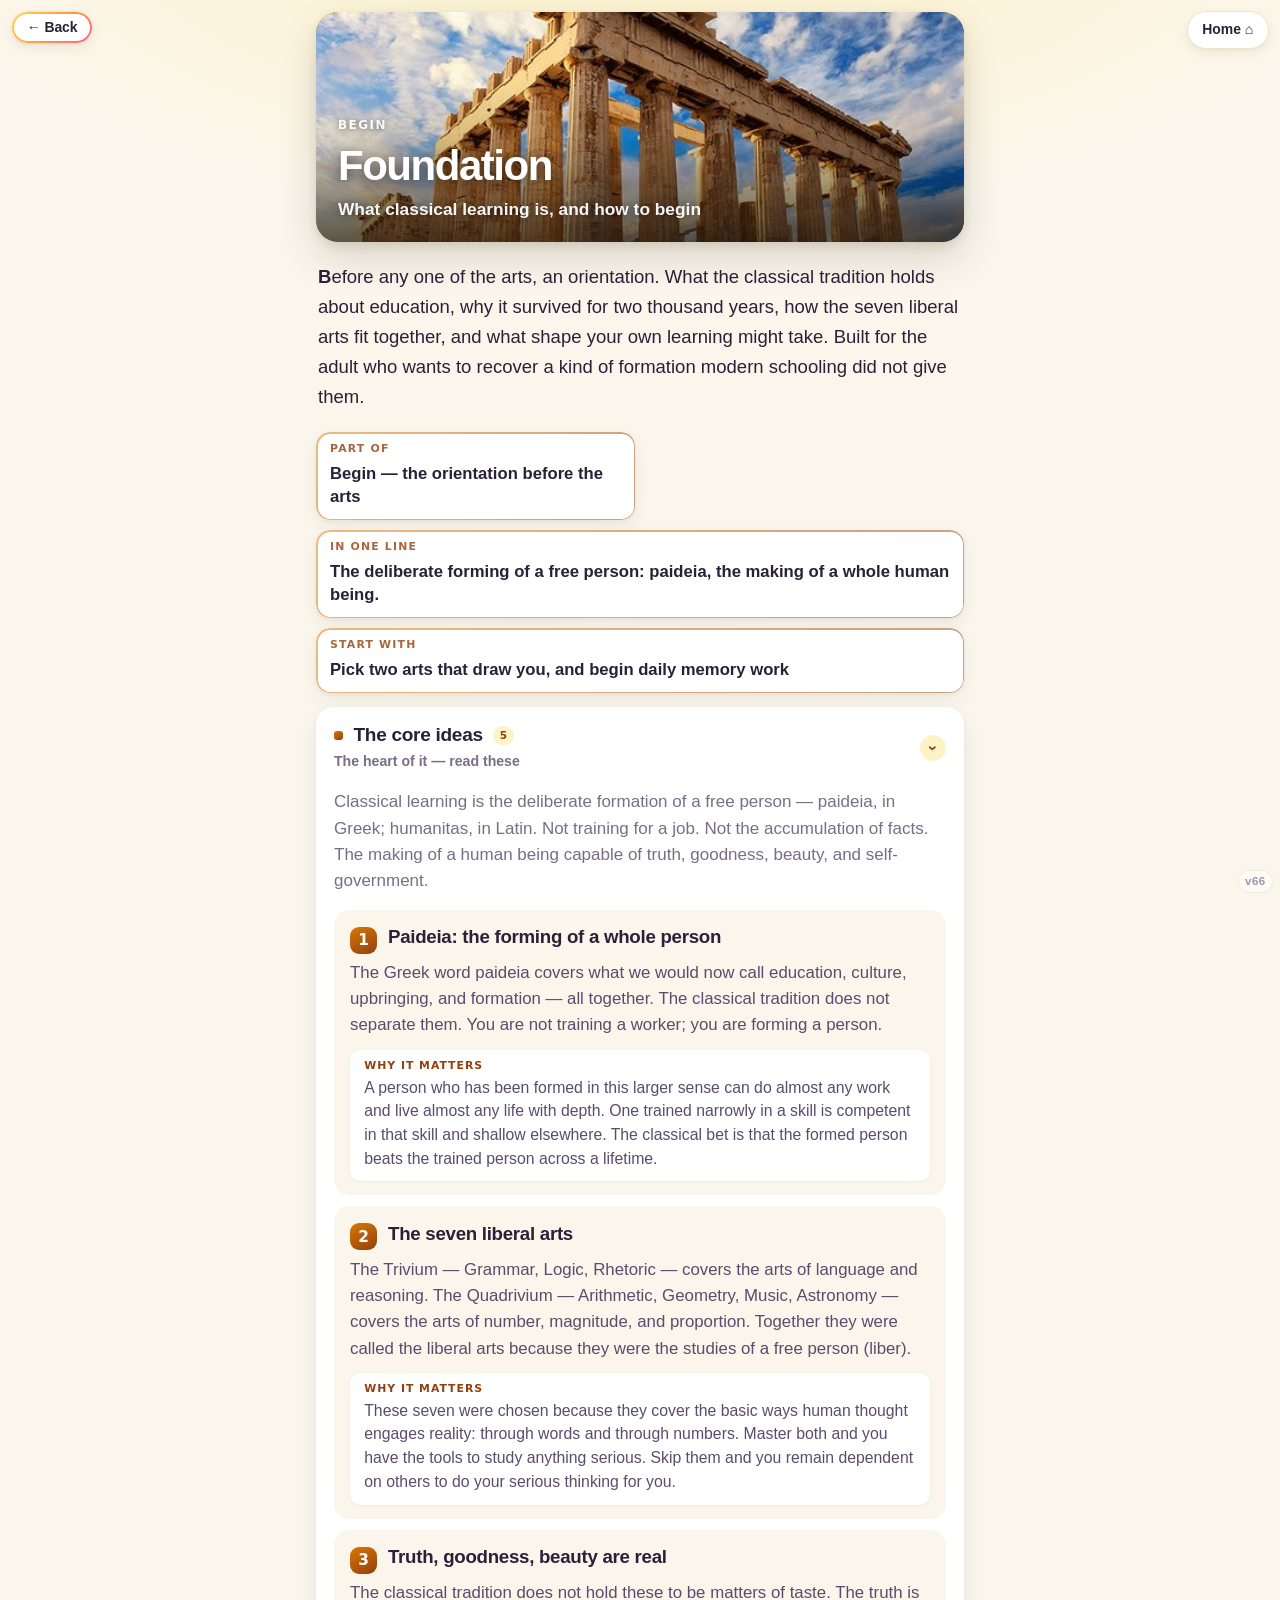
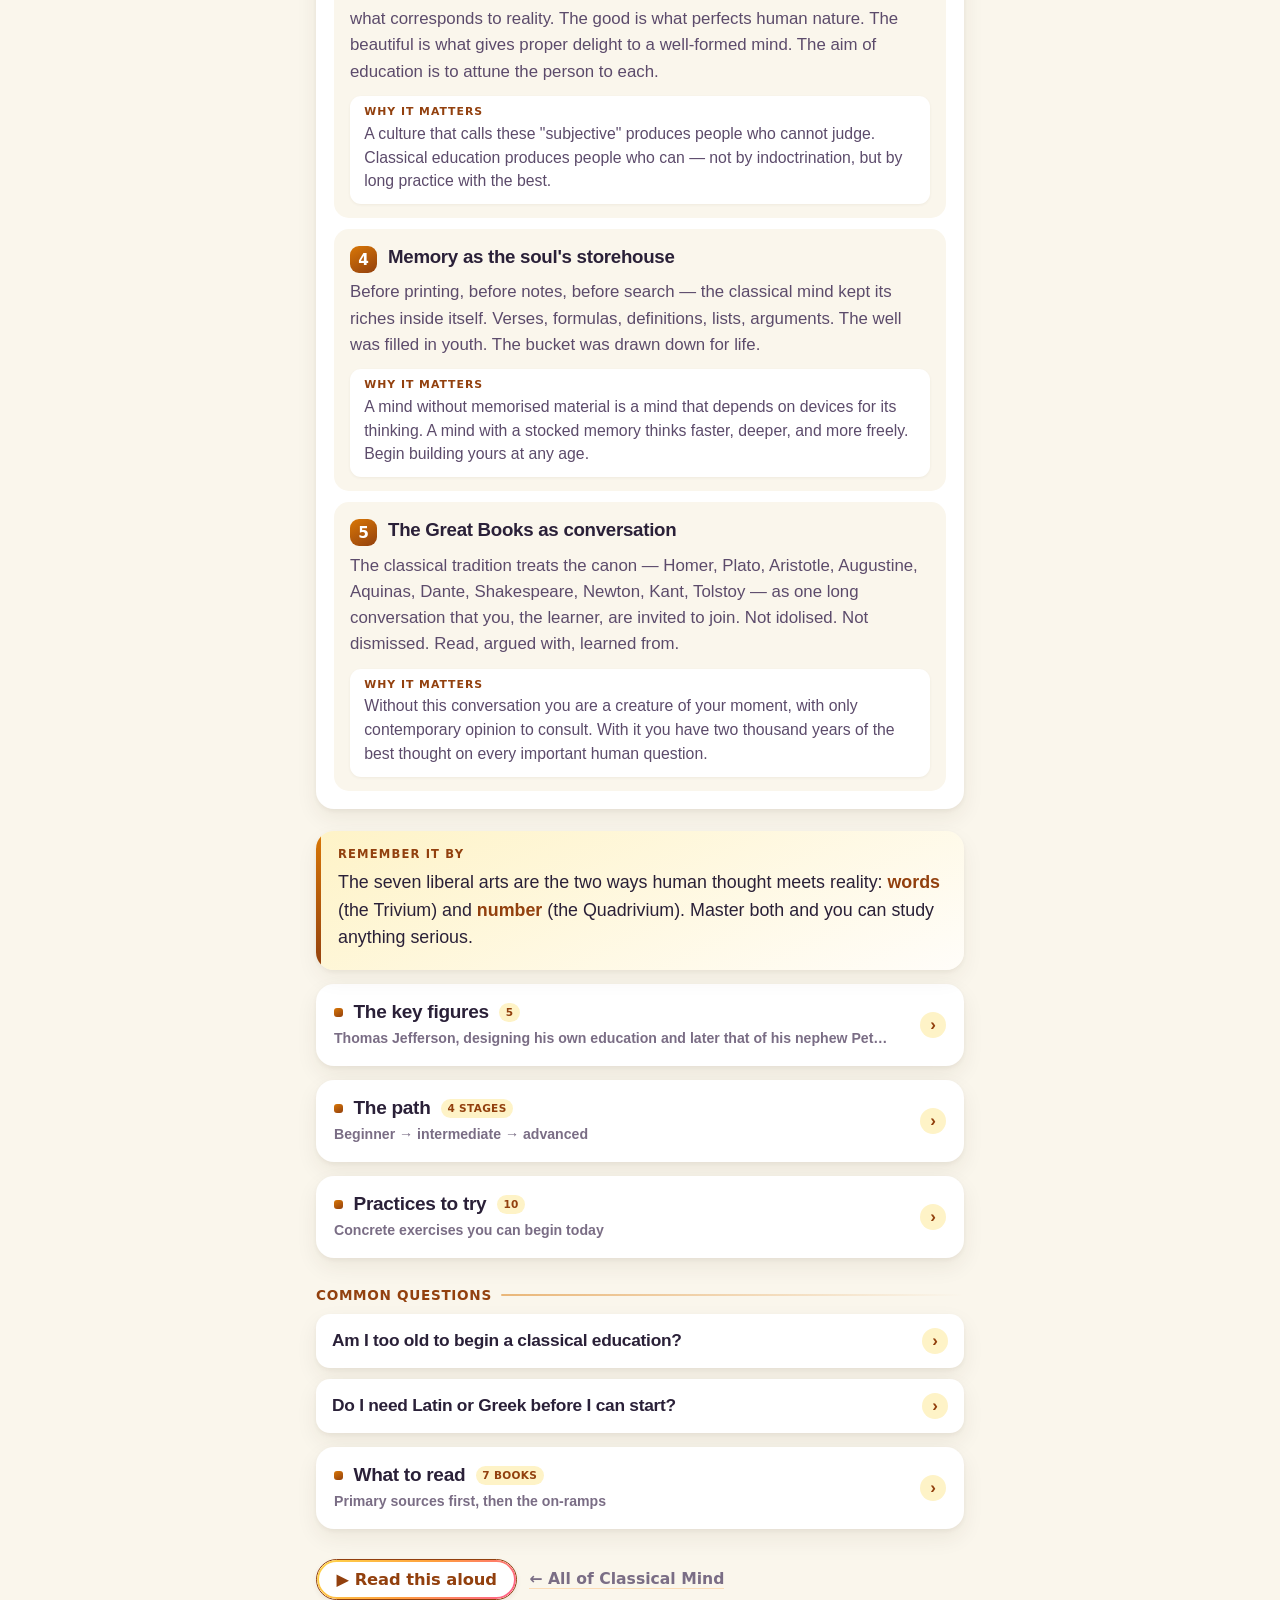
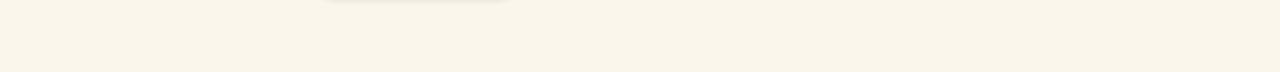
==== commit 58d1cc1f: "The status strip follows the theme — copied from Days Out NI The strip was never wired to the theme " ====
--- a/art.html
+++ b/art.html
@@ -1,26 +1,34 @@
 <!DOCTYPE html>
-<html lang="en">
+<html lang="en" data-chrome-light="#FAF6EC" data-chrome-dark="#17141F">
 <head>
   <meta charset="UTF-8">
   <meta name="viewport" content="width=device-width, initial-scale=1.0, viewport-fit=cover">
+  <meta name="apple-mobile-web-app-capable" content="yes">
+  <meta name="apple-mobile-web-app-status-bar-style" content="default">
+  <meta name="apple-mobile-web-app-title" content="Classical Mind">
   <meta name="theme-color" content="#FAF6EC">
   <title>Classical Mind</title>
   <link rel="manifest" href="manifest.json">
   <link rel="icon" type="image/png" href="icon-192.png">
   <link rel="apple-touch-icon" href="apple-touch-icon.png">
-  <link rel="stylesheet" href="assets/style.css?v65">
+  <link rel="stylesheet" href="assets/style.css?v66">
   <!-- Theme, applied before first paint so a dark-mode load never flashes
        white. The choice lives in localStorage and is set ONLY by the logo
        toggle in the top-left of the home page; the OS setting is deliberately
-       ignored so the toggle is the single source of truth. -->
+       ignored so the toggle is the single source of truth.
+
+       It also sets theme-color, which is what iOS fills the status bar with.
+       The value comes from data-chrome-light / data-chrome-dark on <html> —
+       the colour of whatever sits directly under the bar on THIS page — so the
+       strip is always the same colour as the top of the page it's sitting on.
+       Copied from Days Out NI, where this exact recipe works. -->
   <script>
     (function () {
-      try {
-        if (localStorage.getItem('classicalmind.theme') !== 'dark') return;
-        document.documentElement.setAttribute('data-theme', 'dark');
-        var m = document.querySelector('meta[name="theme-color"]');
-        if (m) m.setAttribute('content', '#17141F');
-      } catch (e) {}
+      var d = document.documentElement, dark = false;
+      try { dark = localStorage.getItem('classicalmind.theme') === 'dark'; } catch (e) {}
+      d.setAttribute('data-theme', dark ? 'dark' : 'light');
+      var m = document.querySelector('meta[name="theme-color"]');
+      if (m) m.setAttribute('content', d.getAttribute(dark ? 'data-chrome-dark' : 'data-chrome-light'));
     })();
   </script>
   <style>
@@ -267,7 +275,10 @@
       de.style.setProperty('--m-color', a.color);
       de.style.setProperty('--m-deep', a.colorDeep);
       de.style.setProperty('--m-soft', a.colorSoft);
-      const mt = document.querySelector('meta[name="theme-color"]'); if (mt) mt.setAttribute('content', a.colorDeep);
+      // The status-bar colour is owned by the boot script in <head> and holds
+      // two values only, light and dark. Pages used to repaint it with the
+      // topic's own accent here, which is why the strip was a different
+      // colour on every page and never followed the theme.
       render(a);
     }
 
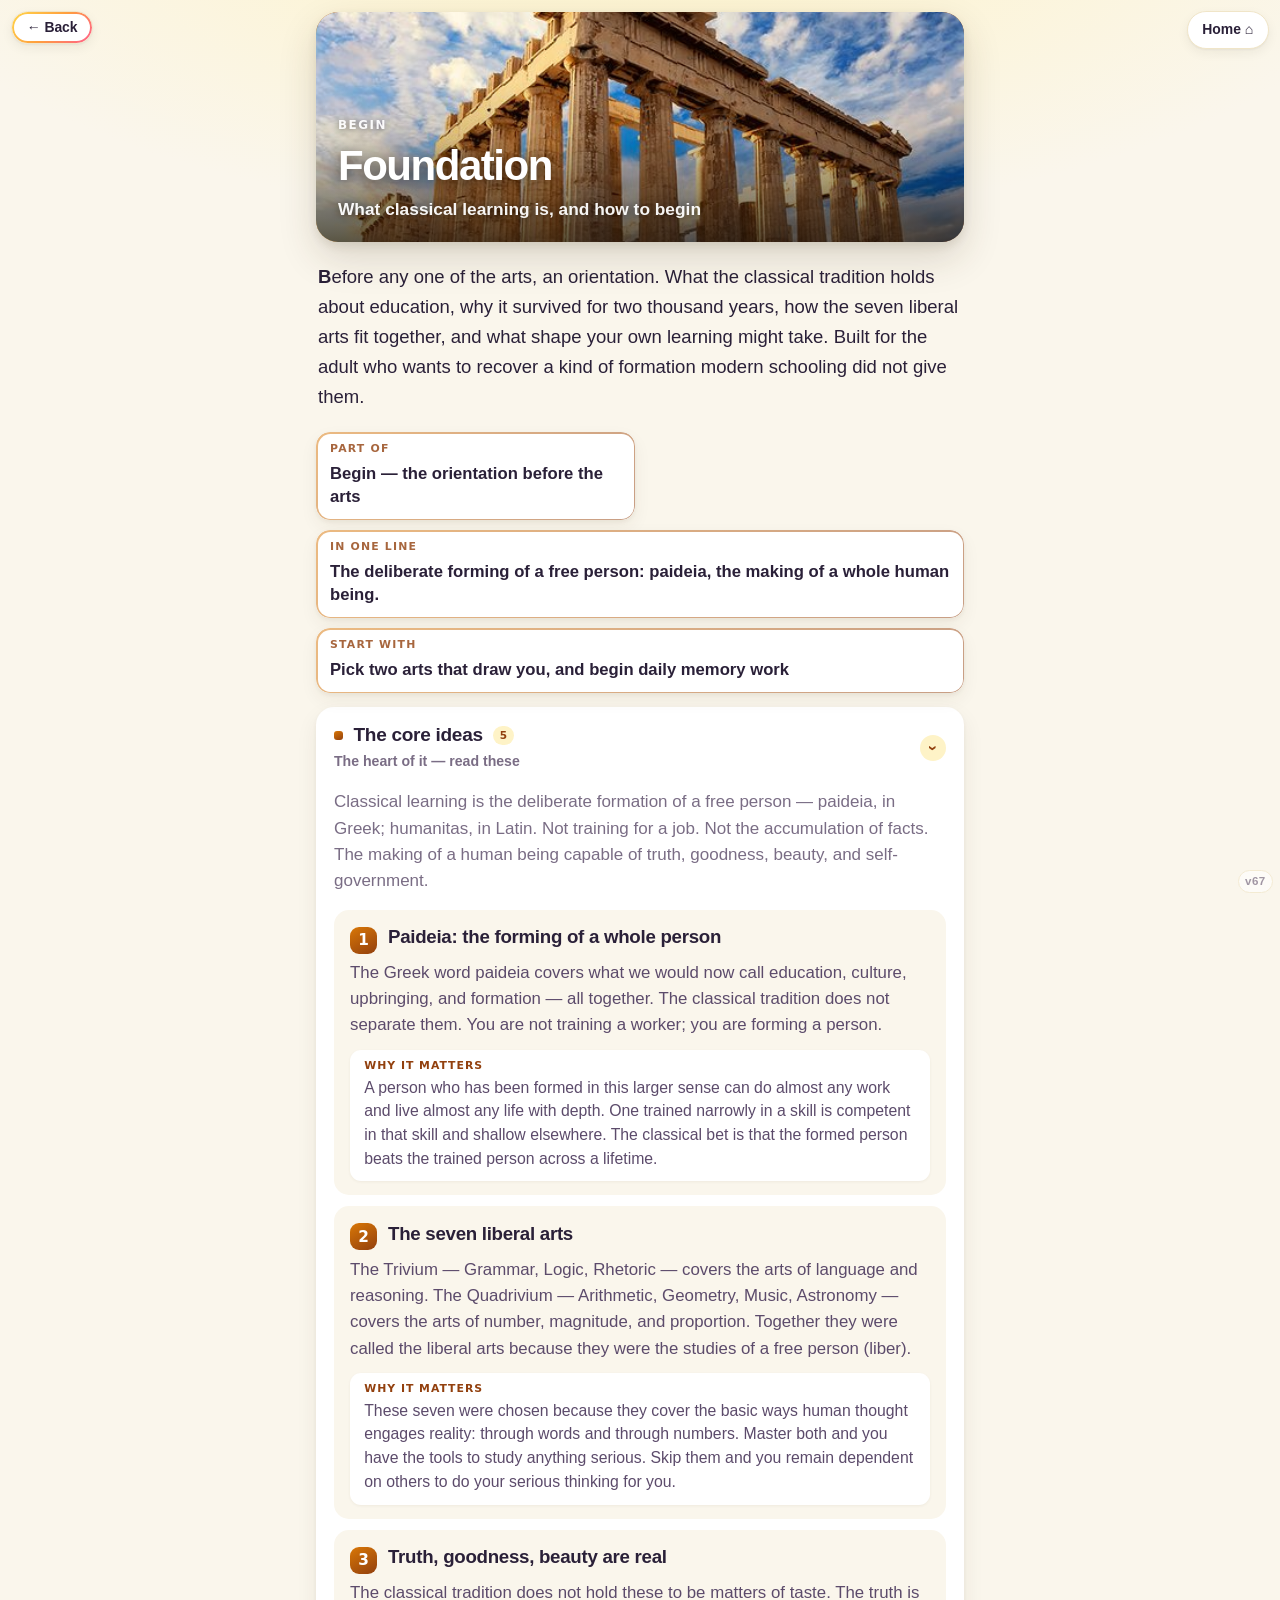
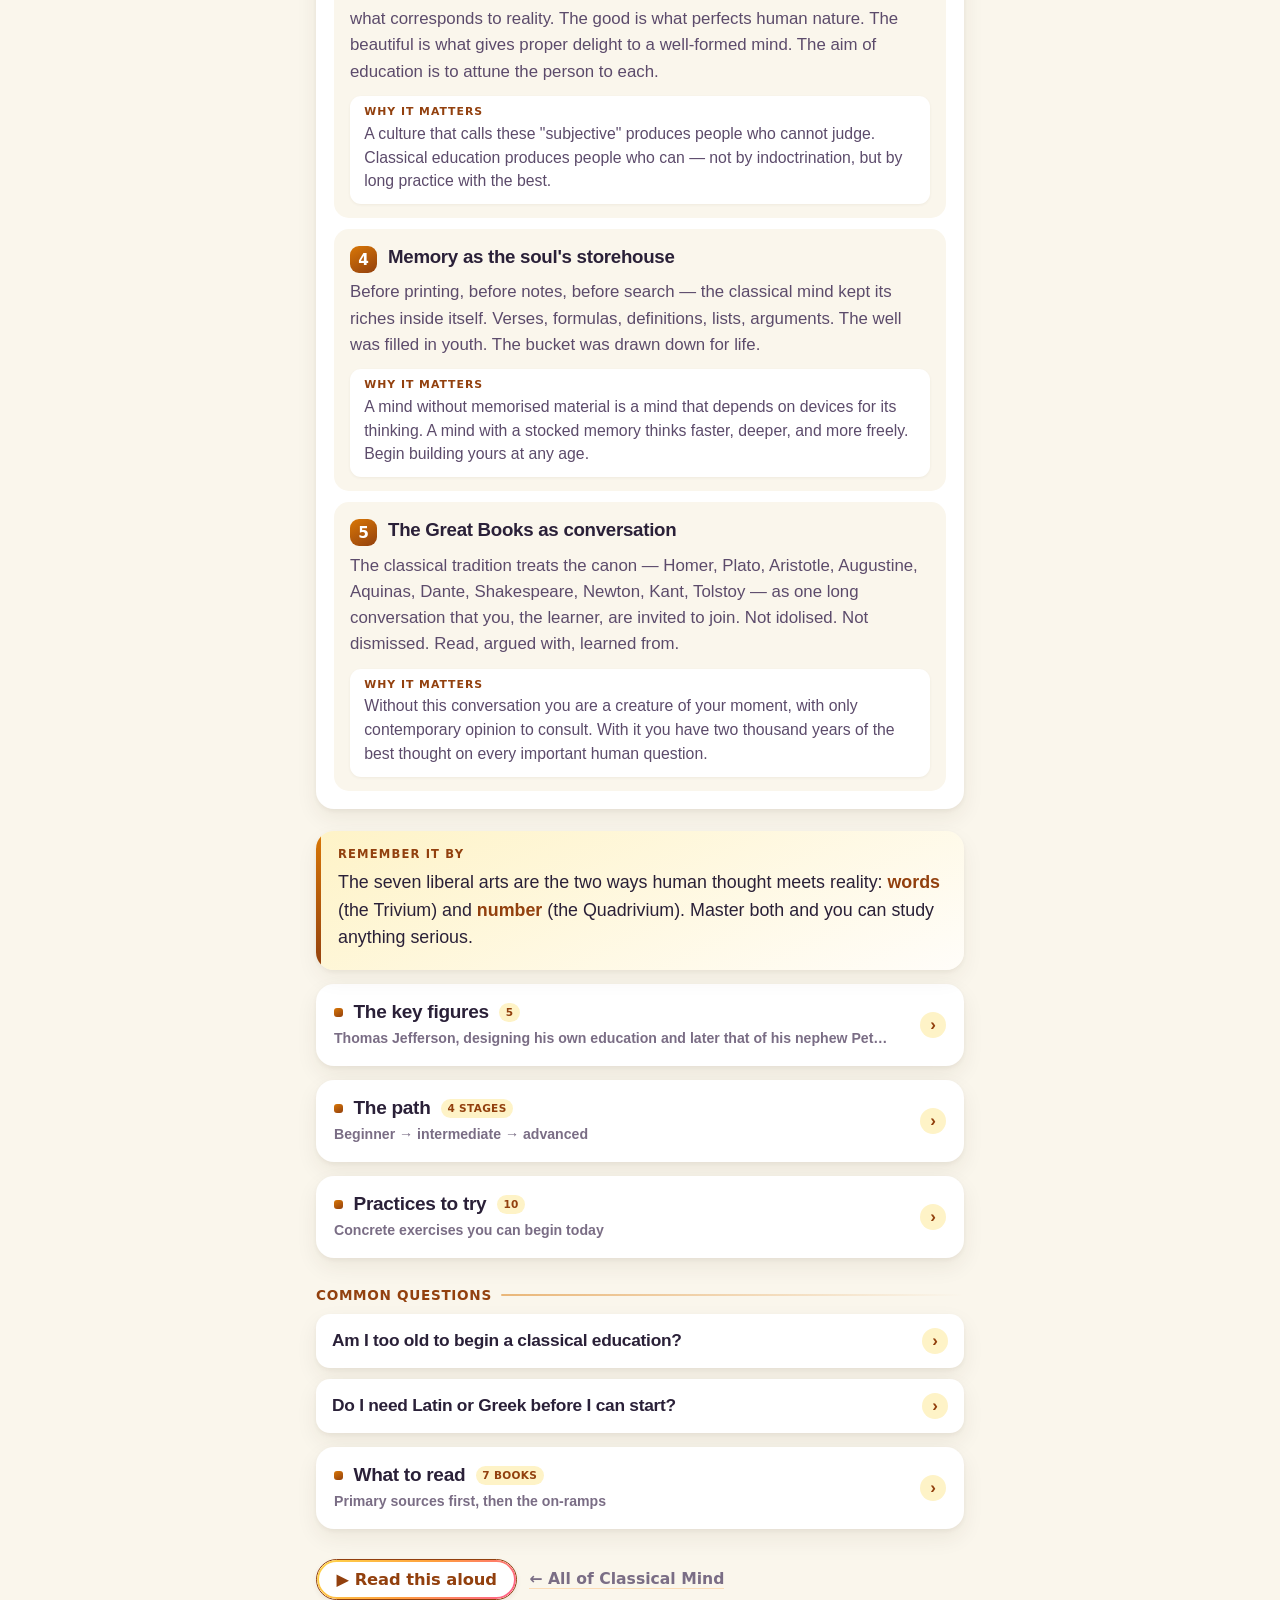
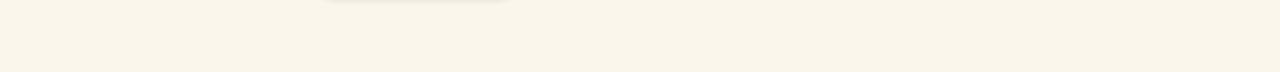
==== commit 7fa50180: "Take the status strip off iOS entirely and paint it ourselves "It stays the same no matter what you " ====
--- a/art.html
+++ b/art.html
@@ -1,17 +1,17 @@
 <!DOCTYPE html>
-<html lang="en" data-chrome-light="#FAF6EC" data-chrome-dark="#17141F">
+<html lang="en" data-chrome-light="#2E7FB6" data-chrome-dark="#17141F">
 <head>
   <meta charset="UTF-8">
   <meta name="viewport" content="width=device-width, initial-scale=1.0, viewport-fit=cover">
   <meta name="apple-mobile-web-app-capable" content="yes">
-  <meta name="apple-mobile-web-app-status-bar-style" content="default">
+  <meta name="apple-mobile-web-app-status-bar-style" content="black-translucent">
   <meta name="apple-mobile-web-app-title" content="Classical Mind">
-  <meta name="theme-color" content="#FAF6EC">
+  <meta name="theme-color" content="#2E7FB6">
   <title>Classical Mind</title>
   <link rel="manifest" href="manifest.json">
   <link rel="icon" type="image/png" href="icon-192.png">
   <link rel="apple-touch-icon" href="apple-touch-icon.png">
-  <link rel="stylesheet" href="assets/style.css?v66">
+  <link rel="stylesheet" href="assets/style.css?v67">
   <!-- Theme, applied before first paint so a dark-mode load never flashes
        white. The choice lives in localStorage and is set ONLY by the logo
        toggle in the top-left of the home page; the OS setting is deliberately
--- a/assets/style.css
+++ b/assets/style.css
@@ -188,7 +188,7 @@
   border-bottom: 1px solid var(--rule);
   padding: 0.7em 1.2em;
   position: sticky;
-  top: 0;
+  top: env(safe-area-inset-top, 0px);
   z-index: 50;
 }
 header.site .wrap {
@@ -776,7 +776,7 @@
   border-radius: var(--radius-pill);
   box-shadow: var(--shadow-sm);
   position: sticky;
-  top: 64px;
+  top: calc(64px + env(safe-area-inset-top, 0px));
   z-index: 20;
 }
 .tab-btn {
@@ -1867,3 +1867,46 @@
 [data-theme="dark"] .tryit-opt.correct { border-color: #3FBE86; background: #14352A; color: #7FE0B4; }
 [data-theme="dark"] .tryit-opt.wrong   { border-color: #E0706C; background: #38191B; color: #F0A19D; }
 [data-theme="dark"] .tryit-fb.ok       { background: #14352A; color: #7FE0B4; }
+
+/* =========================================================================
+   THE STATUS-BAR STRIP
+   With apple-mobile-web-app-status-bar-style: black-translucent the web view
+   runs UNDER the clock, so env(safe-area-inset-top) is a real number and the
+   PAGE paints that band. That takes iOS out of the loop entirely — no
+   theme-color meta, no manifest theme_color, nothing captured at install
+   time. It's an ordinary CSS variable, so it flips with data-theme the
+   instant you tap the logo, exactly like the rest of the app.
+
+   ONE mechanism on EVERY page: this band, and matching top padding so
+   nothing hides behind it. On anything that isn't a notched phone in
+   standalone the inset is 0px, the band has no height, and none of this is
+   visible — so desktop and Safari are untouched.
+
+   The light value is the app's own sky blue, not the cream paper, and that
+   is forced: black-translucent draws the clock, signal and battery WHITE
+   with no light variant, so a cream strip would make them disappear. Days
+   Out NI carries a blue strip in light mode for the same reason.
+   ========================================================================= */
+/* These two are chosen for the CLOCK, which black-translucent always draws
+   white. White on #2E7FB6 is 4.4:1 and on #17141F it's ~18:1, both readable.
+   The app's lighter sky #5FB1DD would only give the clock 2.4:1 — washed out.
+   The dark value is the page's own paper, so on inner pages the band is
+   seamless; in light it reads as a deep-sky bar above the cream, which is
+   what Days Out NI does and why its clock stays legible. */
+:root                  { --chrome: #2E7FB6; }
+[data-theme="dark"]    { --chrome: #17141F; }
+
+body::before {
+  content: "";
+  position: fixed;
+  top: 0; left: 0; right: 0;
+  height: env(safe-area-inset-top, 0px);
+  background: var(--chrome);
+  z-index: 100;
+  pointer-events: none;
+}
+body { padding-top: env(safe-area-inset-top, 0px); }
+
+/* The home page's app bar is sticky, so it has to stick BELOW the band
+   rather than scroll up underneath it. */
+.appbar { top: env(safe-area-inset-top, 0px); }
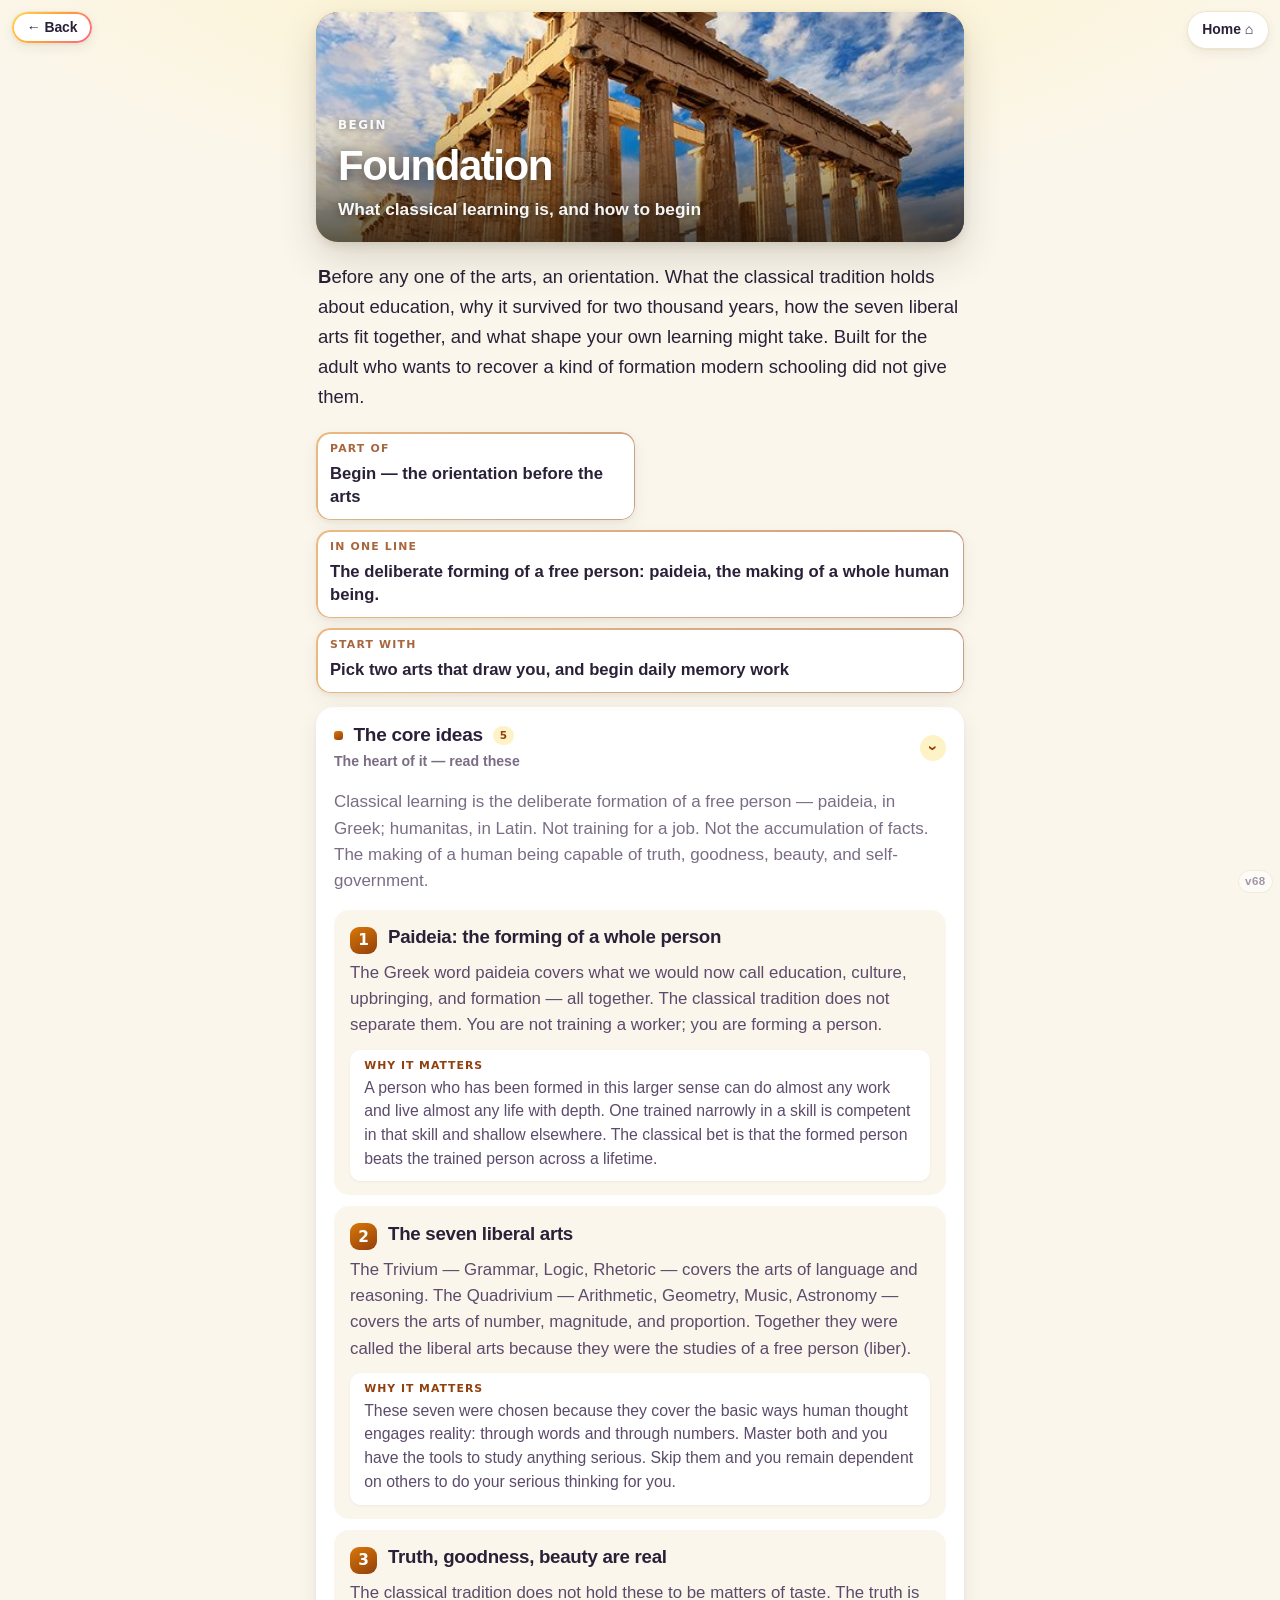
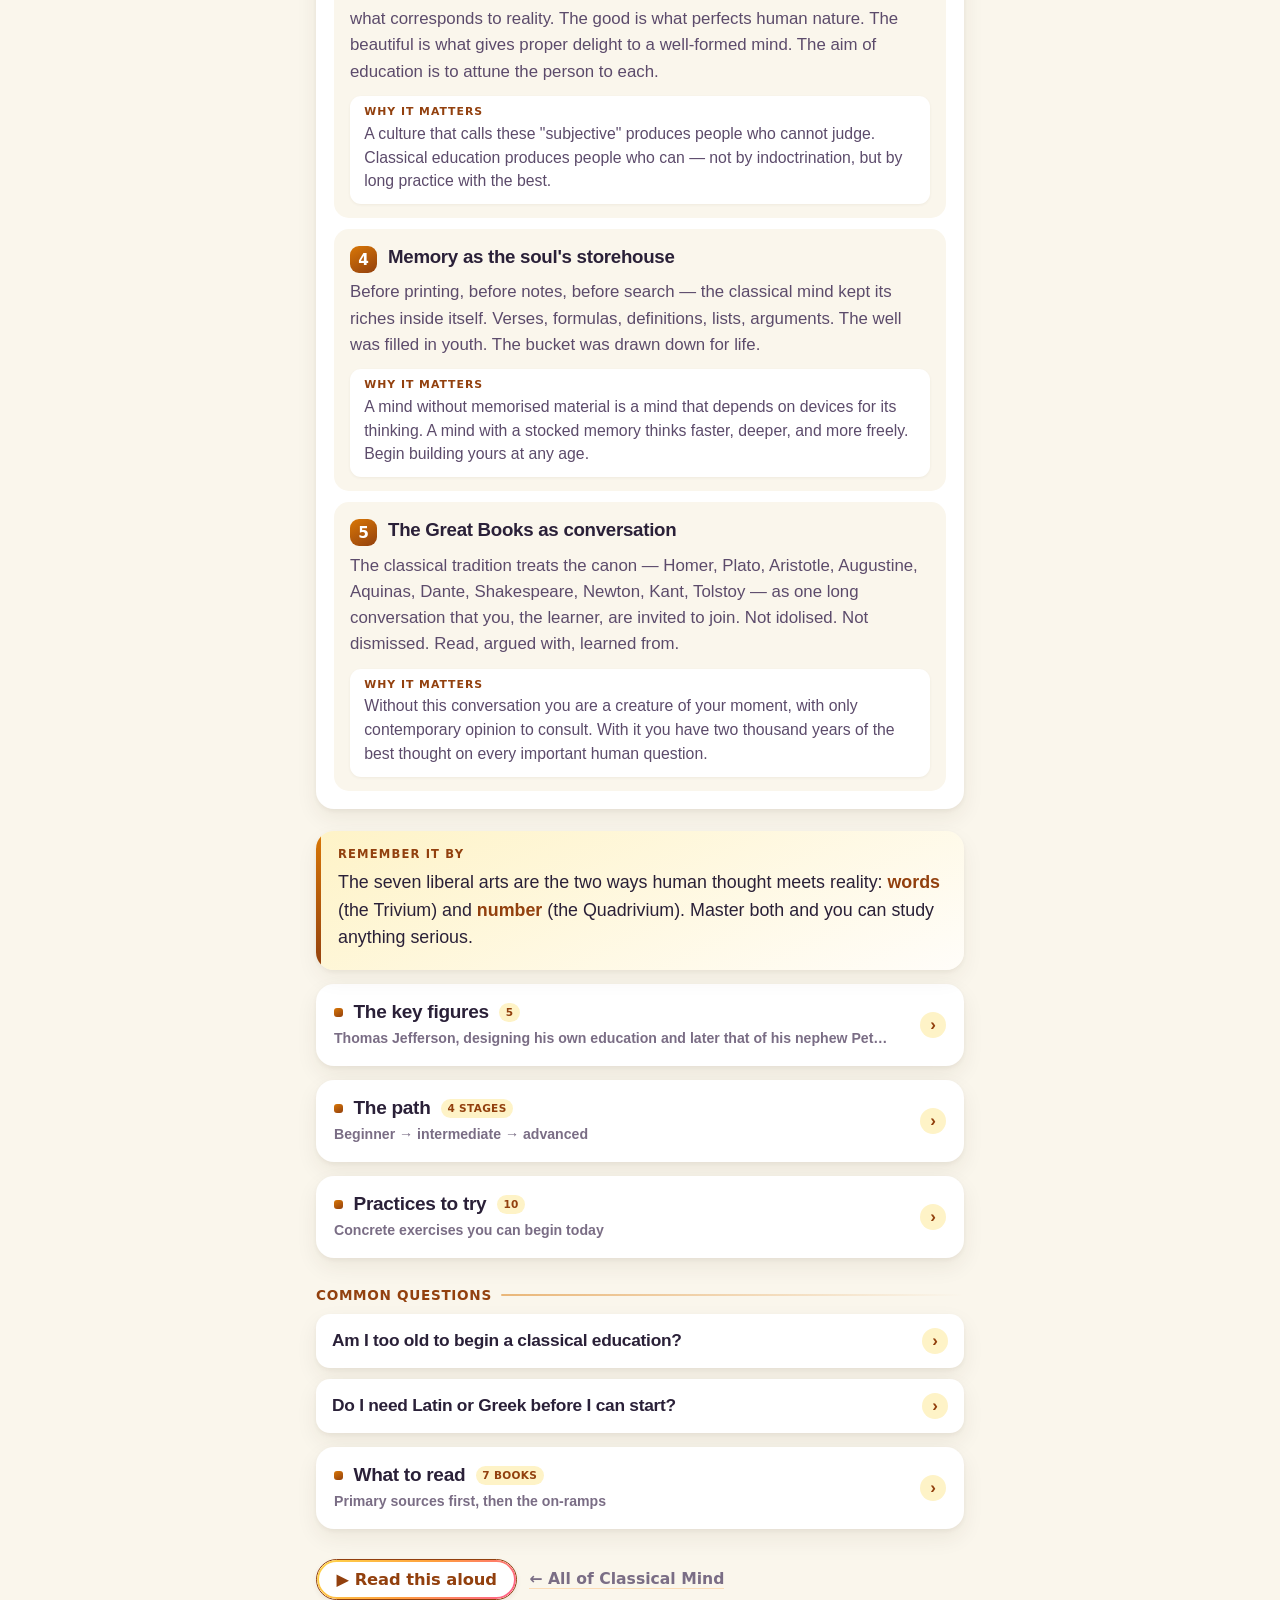
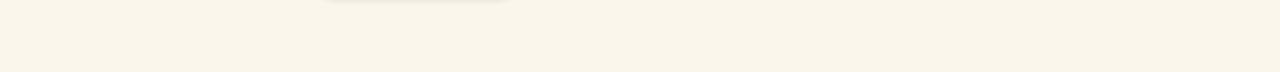
==== commit bb93398a: "Cream strip in light mode: hand the bar back to iOS when it's light The band works, but light mode w" ====
--- a/art.html
+++ b/art.html
@@ -1,34 +1,48 @@
 <!DOCTYPE html>
-<html lang="en" data-chrome-light="#2E7FB6" data-chrome-dark="#17141F">
+<html lang="en">
 <head>
   <meta charset="UTF-8">
   <meta name="viewport" content="width=device-width, initial-scale=1.0, viewport-fit=cover">
   <meta name="apple-mobile-web-app-capable" content="yes">
   <meta name="apple-mobile-web-app-status-bar-style" content="black-translucent">
   <meta name="apple-mobile-web-app-title" content="Classical Mind">
-  <meta name="theme-color" content="#2E7FB6">
+  <meta name="theme-color" content="#FAF6EC">
   <title>Classical Mind</title>
   <link rel="manifest" href="manifest.json">
   <link rel="icon" type="image/png" href="icon-192.png">
   <link rel="apple-touch-icon" href="apple-touch-icon.png">
-  <link rel="stylesheet" href="assets/style.css?v67">
+  <link rel="stylesheet" href="assets/style.css?v68">
   <!-- Theme, applied before first paint so a dark-mode load never flashes
        white. The choice lives in localStorage and is set ONLY by the logo
-       toggle in the top-left of the home page; the OS setting is deliberately
-       ignored so the toggle is the single source of truth.
-
-       It also sets theme-color, which is what iOS fills the status bar with.
-       The value comes from data-chrome-light / data-chrome-dark on <html> —
-       the colour of whatever sits directly under the bar on THIS page — so the
-       strip is always the same colour as the top of the page it's sitting on.
-       Copied from Days Out NI, where this exact recipe works. -->
+       toggle in the top-left of the home page.
+
+       The status strip is handled DIFFERENTLY per theme, and it has to be:
+
+       - DARK: black-translucent. The web view runs under the clock and the
+         page paints the band itself from var(--chrome). iOS draws the clock
+         white, which is right on a near-black strip.
+       - LIGHT: `default`. iOS draws the strip and, crucially, draws the clock
+         BLACK — which is the only way to get a cream strip you can still read
+         the time on. Under black-translucent the clock is white with no light
+         variant, so cream would make it vanish. That is why light mode was
+         blue until now.
+
+       The meta in the HTML stays black-translucent, so if iOS ever ignores
+       this script the DARK strip still works and light mode simply keeps the
+       blue band it has today. It cannot regress. And when `default` is in
+       force, env(safe-area-inset-top) is 0, so the painted band collapses to
+       no height on its own — the two mechanisms can never both be visible. -->
   <script>
     (function () {
       var d = document.documentElement, dark = false;
       try { dark = localStorage.getItem('classicalmind.theme') === 'dark'; } catch (e) {}
       d.setAttribute('data-theme', dark ? 'dark' : 'light');
-      var m = document.querySelector('meta[name="theme-color"]');
-      if (m) m.setAttribute('content', d.getAttribute(dark ? 'data-chrome-dark' : 'data-chrome-light'));
+
+      var tc = document.querySelector('meta[name="theme-color"]');
+      if (tc) tc.setAttribute('content', dark ? '#17141F' : '#FAF6EC');
+
+      var sb = document.querySelector('meta[name="apple-mobile-web-app-status-bar-style"]');
+      if (sb && !dark) sb.setAttribute('content', 'default');
     })();
   </script>
   <style>
--- a/assets/style.css
+++ b/assets/style.css
@@ -1887,12 +1887,15 @@
    with no light variant, so a cream strip would make them disappear. Days
    Out NI carries a blue strip in light mode for the same reason.
    ========================================================================= */
-/* These two are chosen for the CLOCK, which black-translucent always draws
-   white. White on #2E7FB6 is 4.4:1 and on #17141F it's ~18:1, both readable.
-   The app's lighter sky #5FB1DD would only give the clock 2.4:1 — washed out.
-   The dark value is the page's own paper, so on inner pages the band is
-   seamless; in light it reads as a deep-sky bar above the cream, which is
-   what Days Out NI does and why its clock stays legible. */
+/* DARK is the case that matters here: black-translucent is in force, the band
+   is ours, and #17141F is the page's own paper so the seam disappears. The
+   clock is drawn white over it at ~18:1.
+
+   LIGHT normally hands the strip back to iOS (see the boot script), which
+   collapses this band to no height because env(safe-area-inset-top) becomes
+   0. The blue below is only the fallback for if that hand-back is ignored —
+   and it has to be a deep blue, not the cream paper, because in that case the
+   clock is white and white on cream is invisible. */
 :root                  { --chrome: #2E7FB6; }
 [data-theme="dark"]    { --chrome: #17141F; }
 
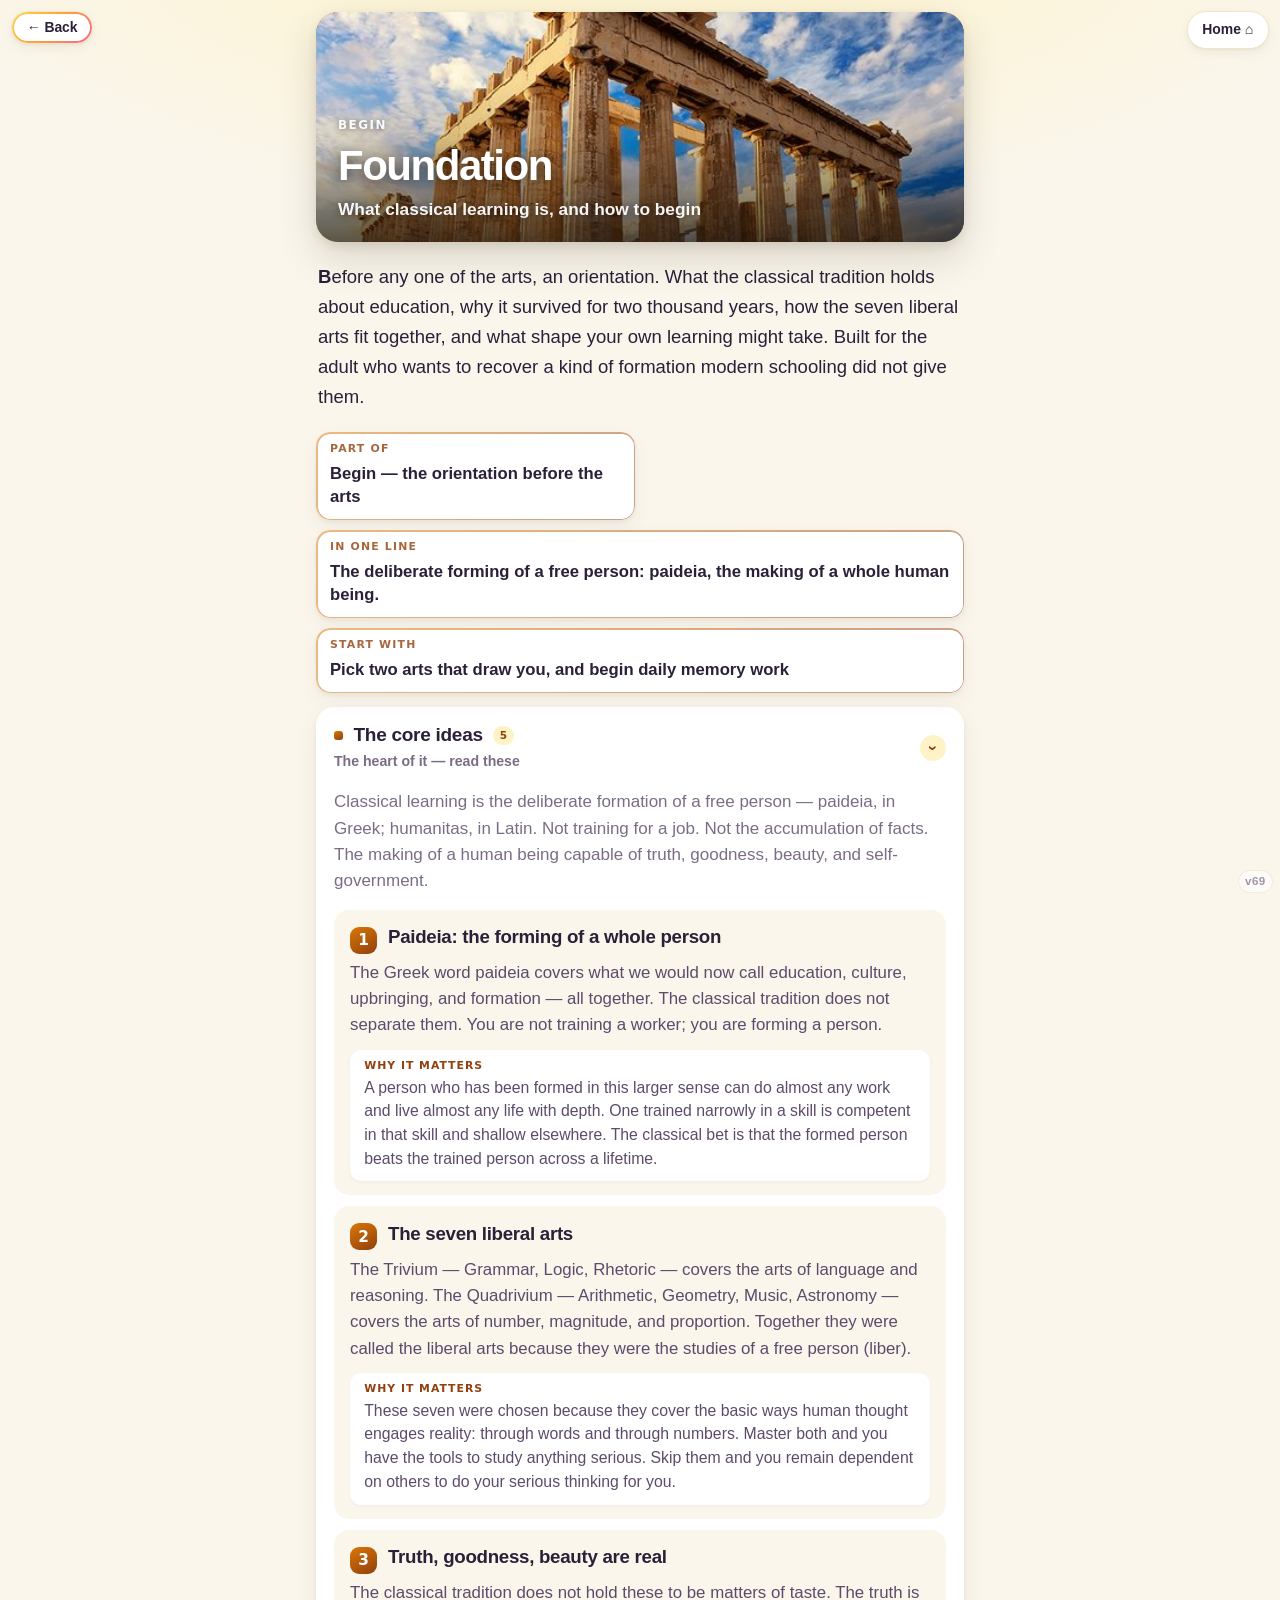
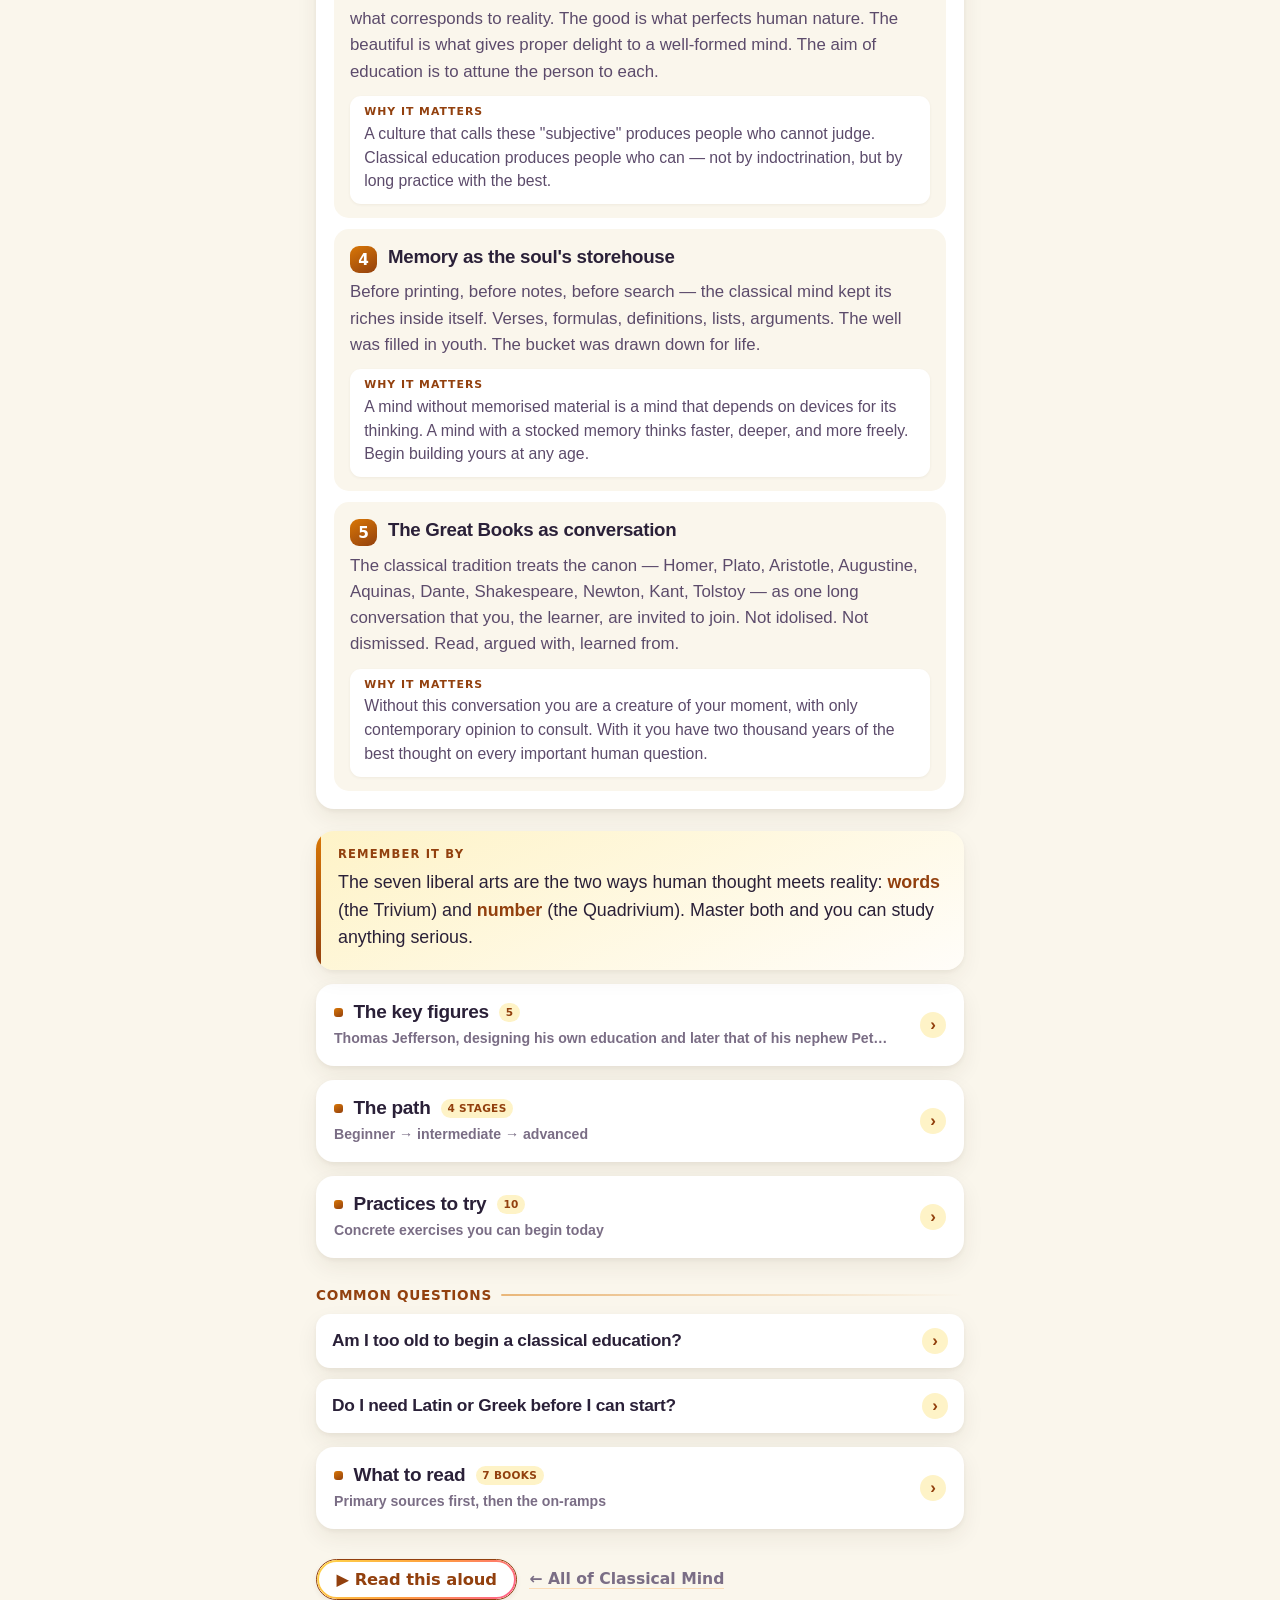
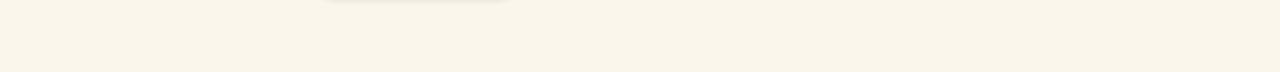
==== commit 014610ab: "Cream strip in light mode, as asked The strip is now the page's own paper in both themes: #FAF6EC in" ====
--- a/art.html
+++ b/art.html
@@ -11,38 +11,26 @@
   <link rel="manifest" href="manifest.json">
   <link rel="icon" type="image/png" href="icon-192.png">
   <link rel="apple-touch-icon" href="apple-touch-icon.png">
-  <link rel="stylesheet" href="assets/style.css?v68">
+  <link rel="stylesheet" href="assets/style.css?v69">
   <!-- Theme, applied before first paint so a dark-mode load never flashes
        white. The choice lives in localStorage and is set ONLY by the logo
        toggle in the top-left of the home page.
 
-       The status strip is handled DIFFERENTLY per theme, and it has to be:
-
-       - DARK: black-translucent. The web view runs under the clock and the
-         page paints the band itself from var(--chrome). iOS draws the clock
-         white, which is right on a near-black strip.
-       - LIGHT: `default`. iOS draws the strip and, crucially, draws the clock
-         BLACK — which is the only way to get a cream strip you can still read
-         the time on. Under black-translucent the clock is white with no light
-         variant, so cream would make it vanish. That is why light mode was
-         blue until now.
-
-       The meta in the HTML stays black-translucent, so if iOS ever ignores
-       this script the DARK strip still works and light mode simply keeps the
-       blue band it has today. It cannot regress. And when `default` is in
-       force, env(safe-area-inset-top) is 0, so the painted band collapses to
-       no height on its own — the two mechanisms can never both be visible. -->
+       The strip behind the clock is painted by the page itself — see "THE
+       STATUS-BAR STRIP" in style.css. iOS is not involved: it reads
+       status-bar-style and theme-color from the STATIC metas at load and
+       ignores any change made from script (tested — v66 changed theme-color
+       per theme and the strip never moved; v68 relaxed status-bar-style to
+       `default` for light and a fresh reinstall still showed our band). So the
+       only thing this script does for the strip is keep theme-color roughly
+       honest for Android and Safari. -->
   <script>
     (function () {
       var d = document.documentElement, dark = false;
       try { dark = localStorage.getItem('classicalmind.theme') === 'dark'; } catch (e) {}
       d.setAttribute('data-theme', dark ? 'dark' : 'light');
-
       var tc = document.querySelector('meta[name="theme-color"]');
       if (tc) tc.setAttribute('content', dark ? '#17141F' : '#FAF6EC');
-
-      var sb = document.querySelector('meta[name="apple-mobile-web-app-status-bar-style"]');
-      if (sb && !dark) sb.setAttribute('content', 'default');
     })();
   </script>
   <style>
--- a/assets/style.css
+++ b/assets/style.css
@@ -1887,16 +1887,20 @@
    with no light variant, so a cream strip would make them disappear. Days
    Out NI carries a blue strip in light mode for the same reason.
    ========================================================================= */
-/* DARK is the case that matters here: black-translucent is in force, the band
-   is ours, and #17141F is the page's own paper so the seam disappears. The
-   clock is drawn white over it at ~18:1.
-
-   LIGHT normally hands the strip back to iOS (see the boot script), which
-   collapses this band to no height because env(safe-area-inset-top) becomes
-   0. The blue below is only the fallback for if that hand-back is ignored —
-   and it has to be a deep blue, not the cream paper, because in that case the
-   clock is white and white on cream is invisible. */
-:root                  { --chrome: #2E7FB6; }
+/* The band is the page's own paper in both themes, so the strip simply reads
+   as more of the app: cream in light, near-black in dark.
+
+   KNOWN TRADE-OFF, and it is the user's explicit call (asked for three times,
+   2026-08-29): black-translucent draws the clock, signal and battery WHITE
+   with no light variant, so on the cream strip the clock is white-on-cream and
+   may be faint or invisible. The deep-sky #2E7FB6 that was here before gave it
+   4.4:1 but read as a blue bar, which is not what was wanted. There is no
+   third option — white needs a background at or below ~30% luminance and cream
+   is 91%. Reverting is one line: put #2E7FB6 back below.
+
+   `color-scheme: light` is declared explicitly on the off-chance WebKit uses
+   it to darken the status-bar glyphs; harmless either way. */
+:root                  { --chrome: #FAF6EC; color-scheme: light; }
 [data-theme="dark"]    { --chrome: #17141F; }
 
 body::before {
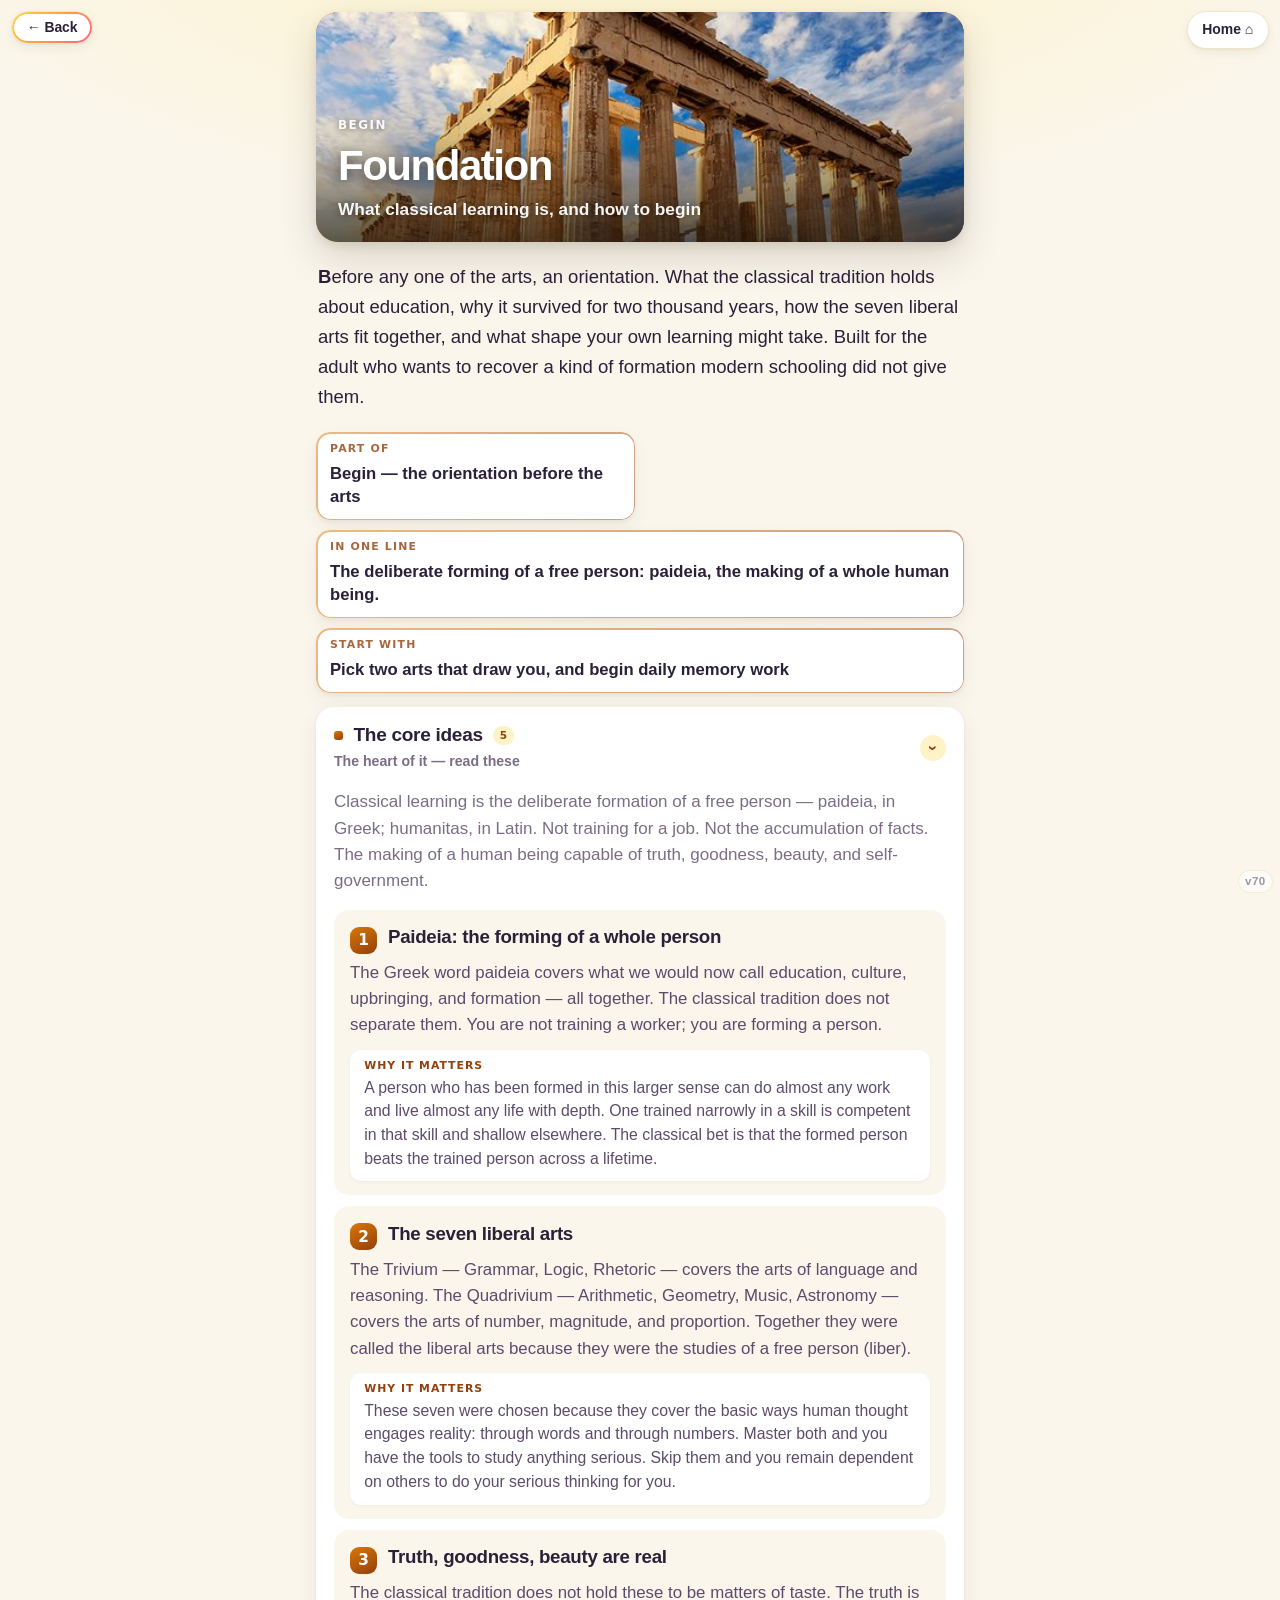
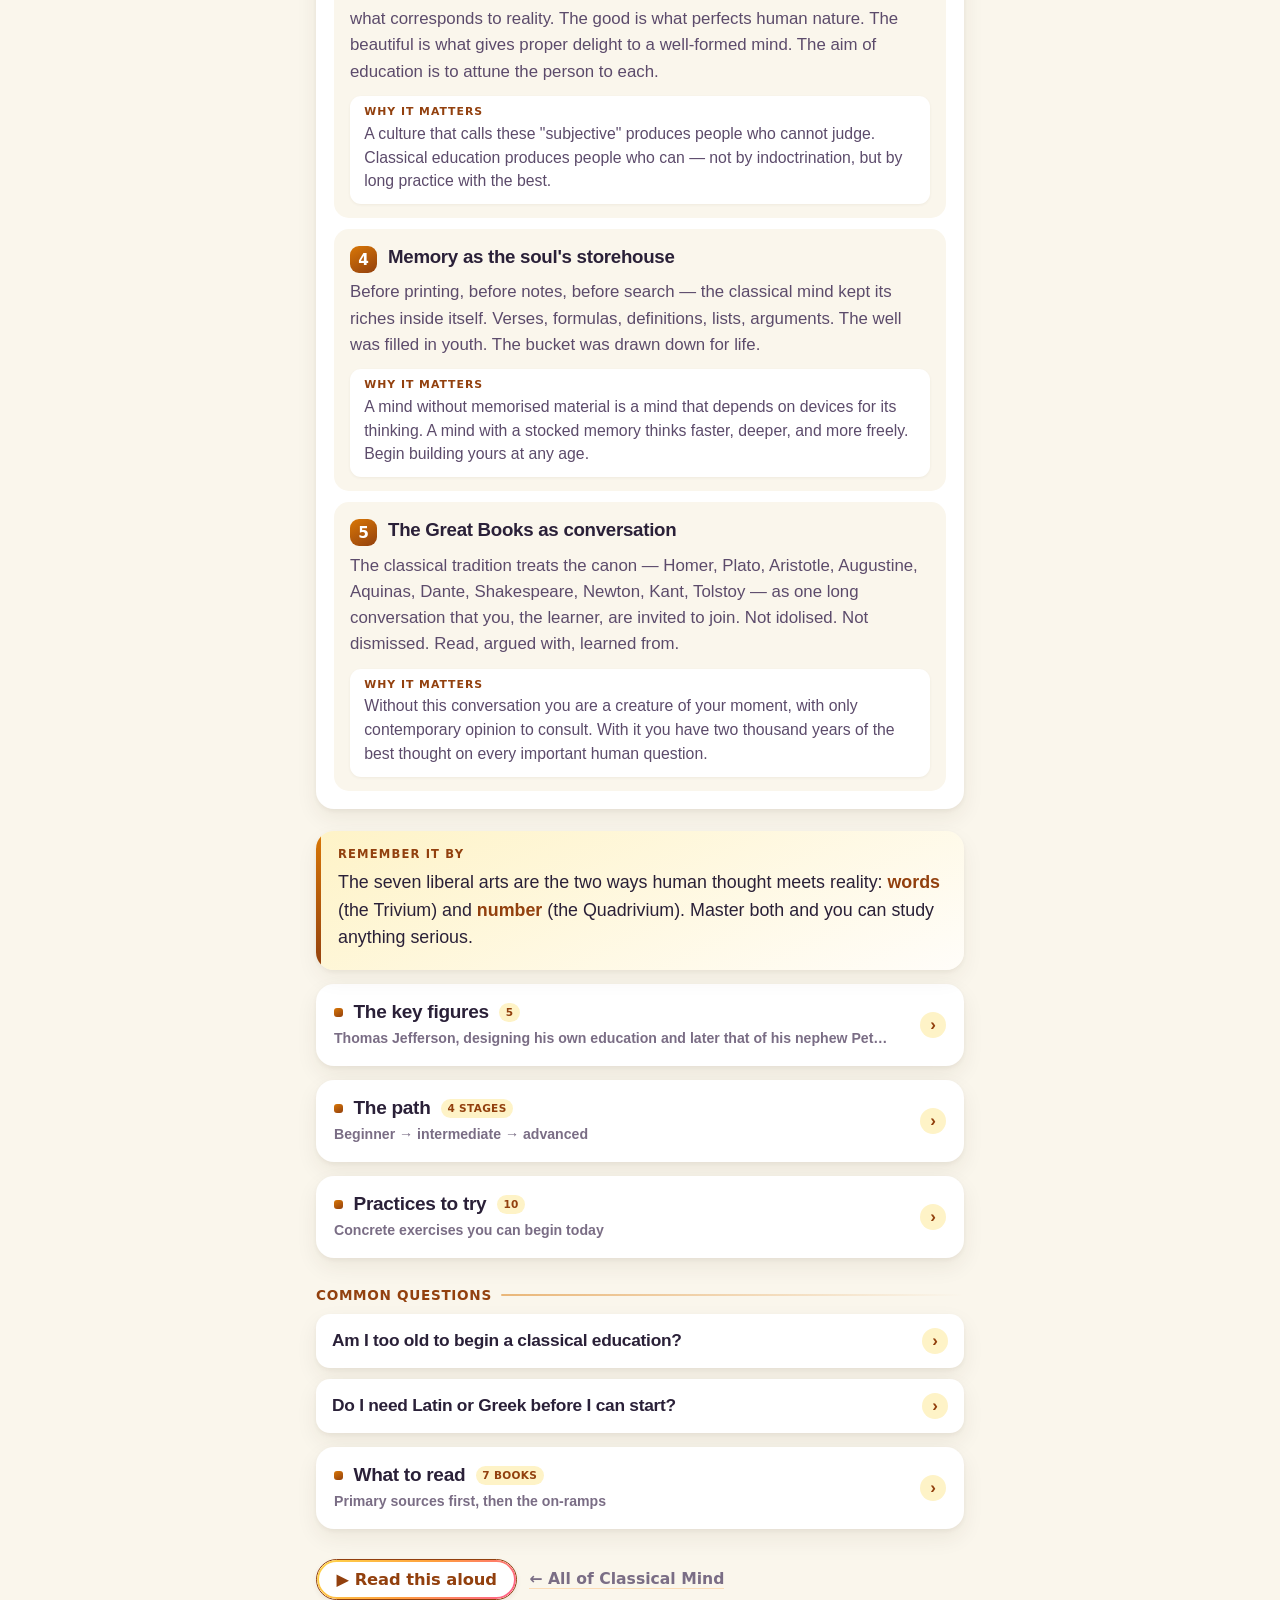
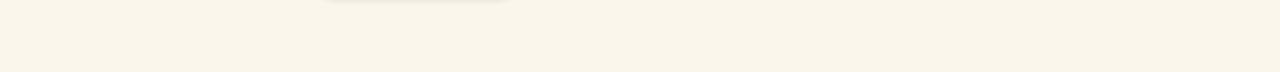
==== commit 56c9a52e: "Plain icon, chunkier title, and the strip test pages are gone - The moon/sun badge is off the app ic" ====
--- a/art.html
+++ b/art.html
@@ -11,7 +11,7 @@
   <link rel="manifest" href="manifest.json">
   <link rel="icon" type="image/png" href="icon-192.png">
   <link rel="apple-touch-icon" href="apple-touch-icon.png">
-  <link rel="stylesheet" href="assets/style.css?v69">
+  <link rel="stylesheet" href="assets/style.css?v70">
   <!-- Theme, applied before first paint so a dark-mode load never flashes
        white. The choice lives in localStorage and is set ONLY by the logo
        toggle in the top-left of the home page.
